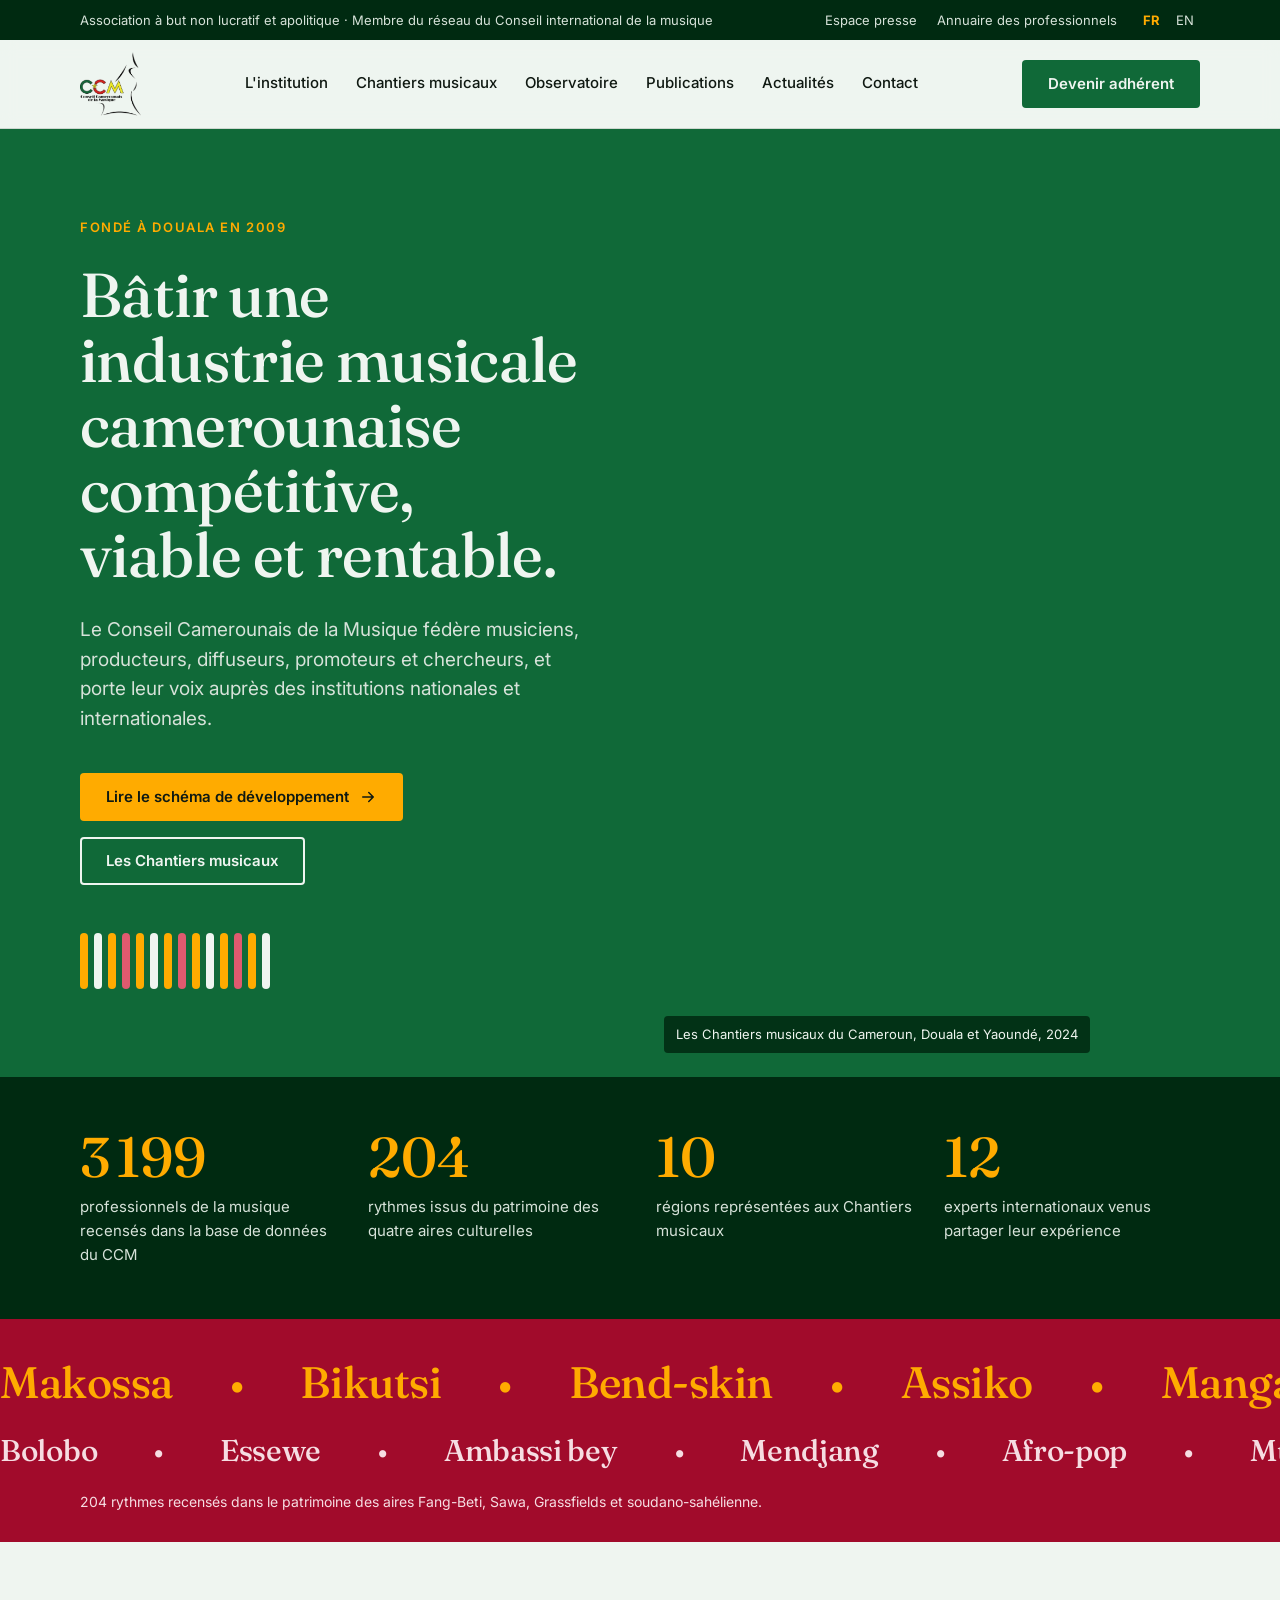
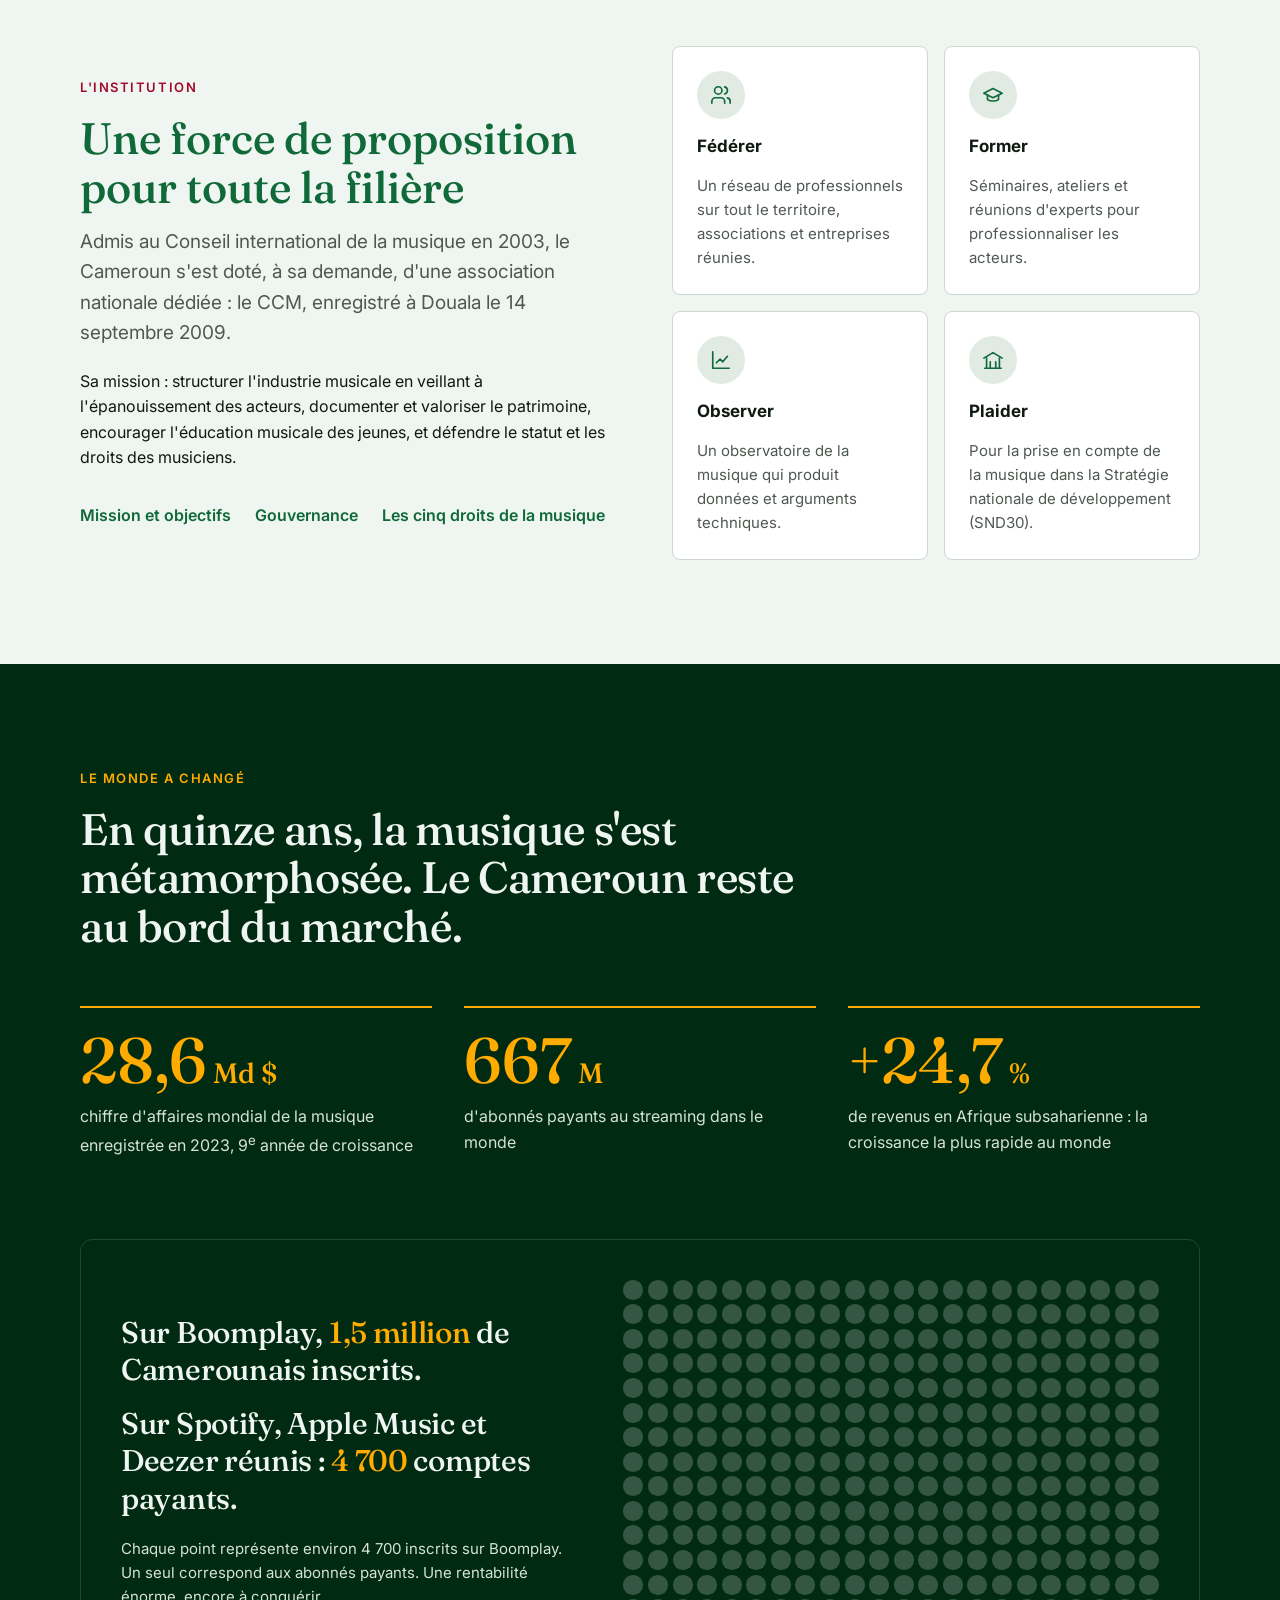
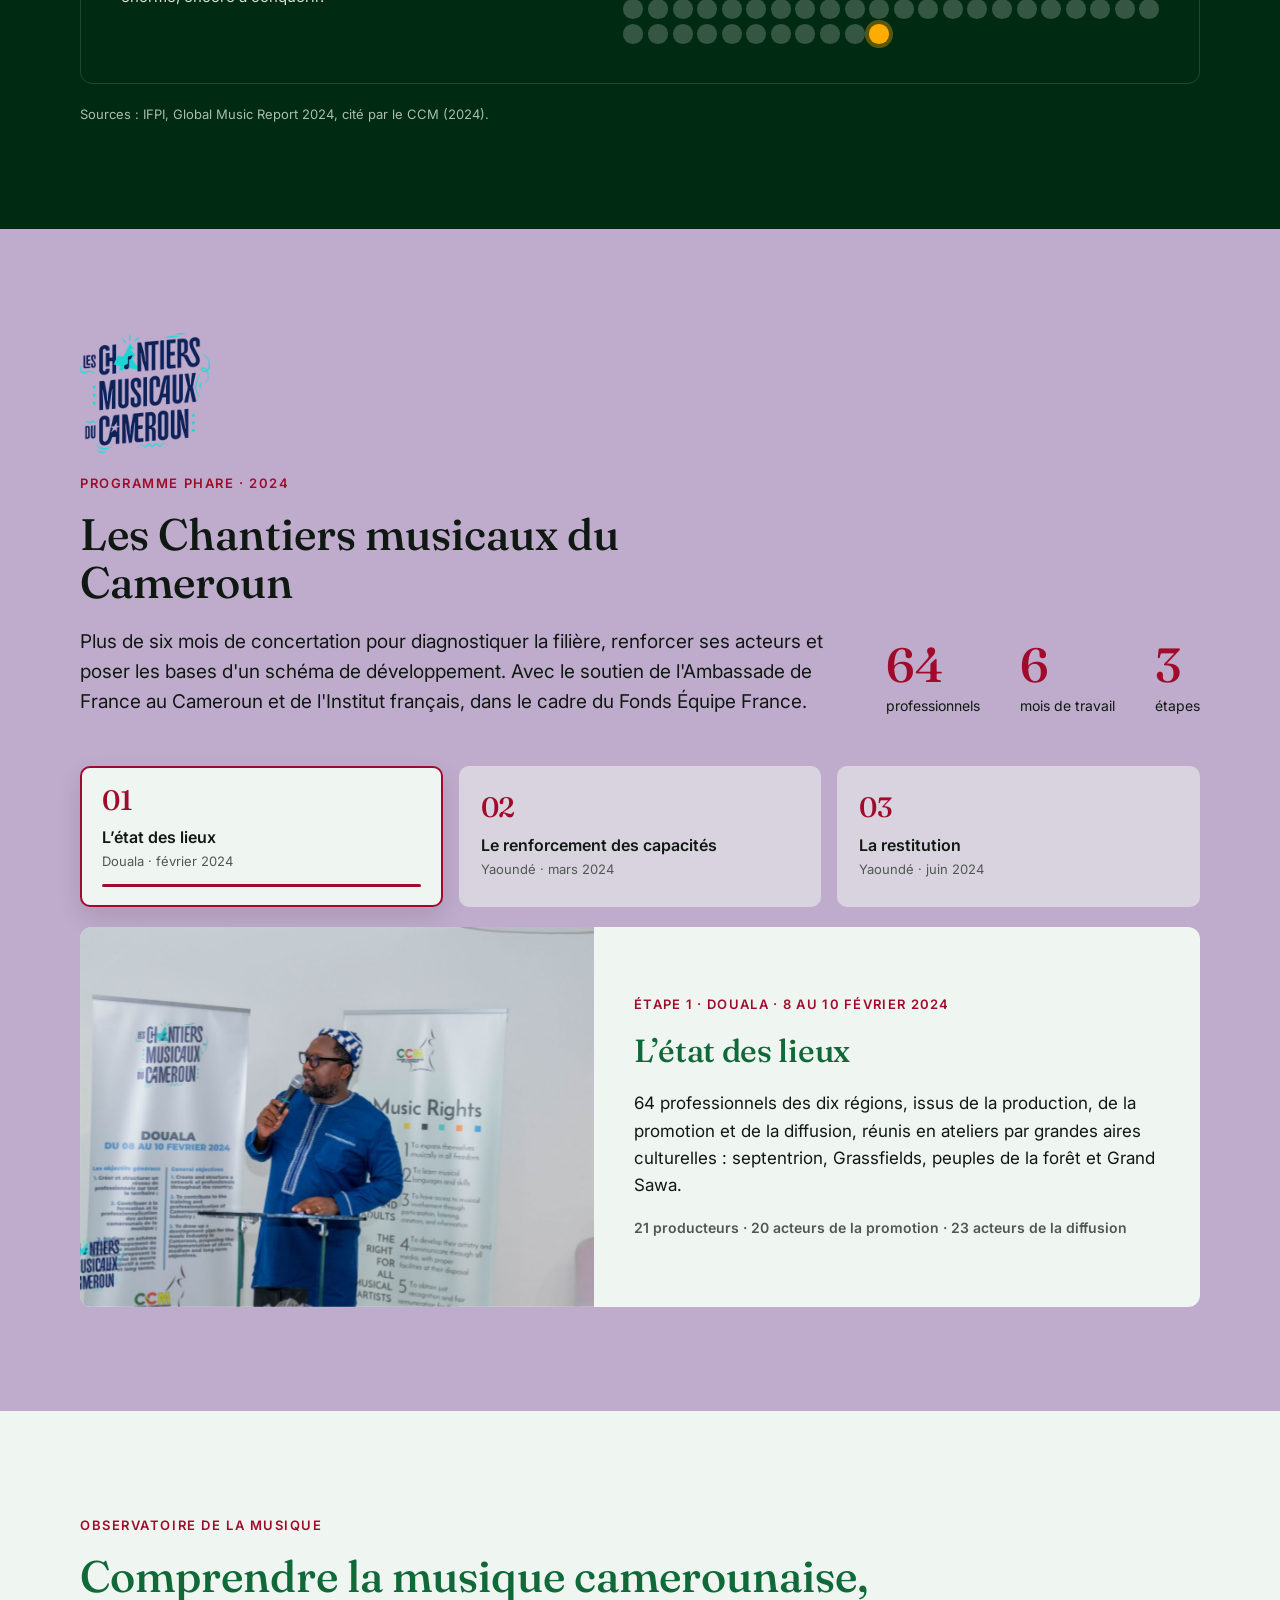
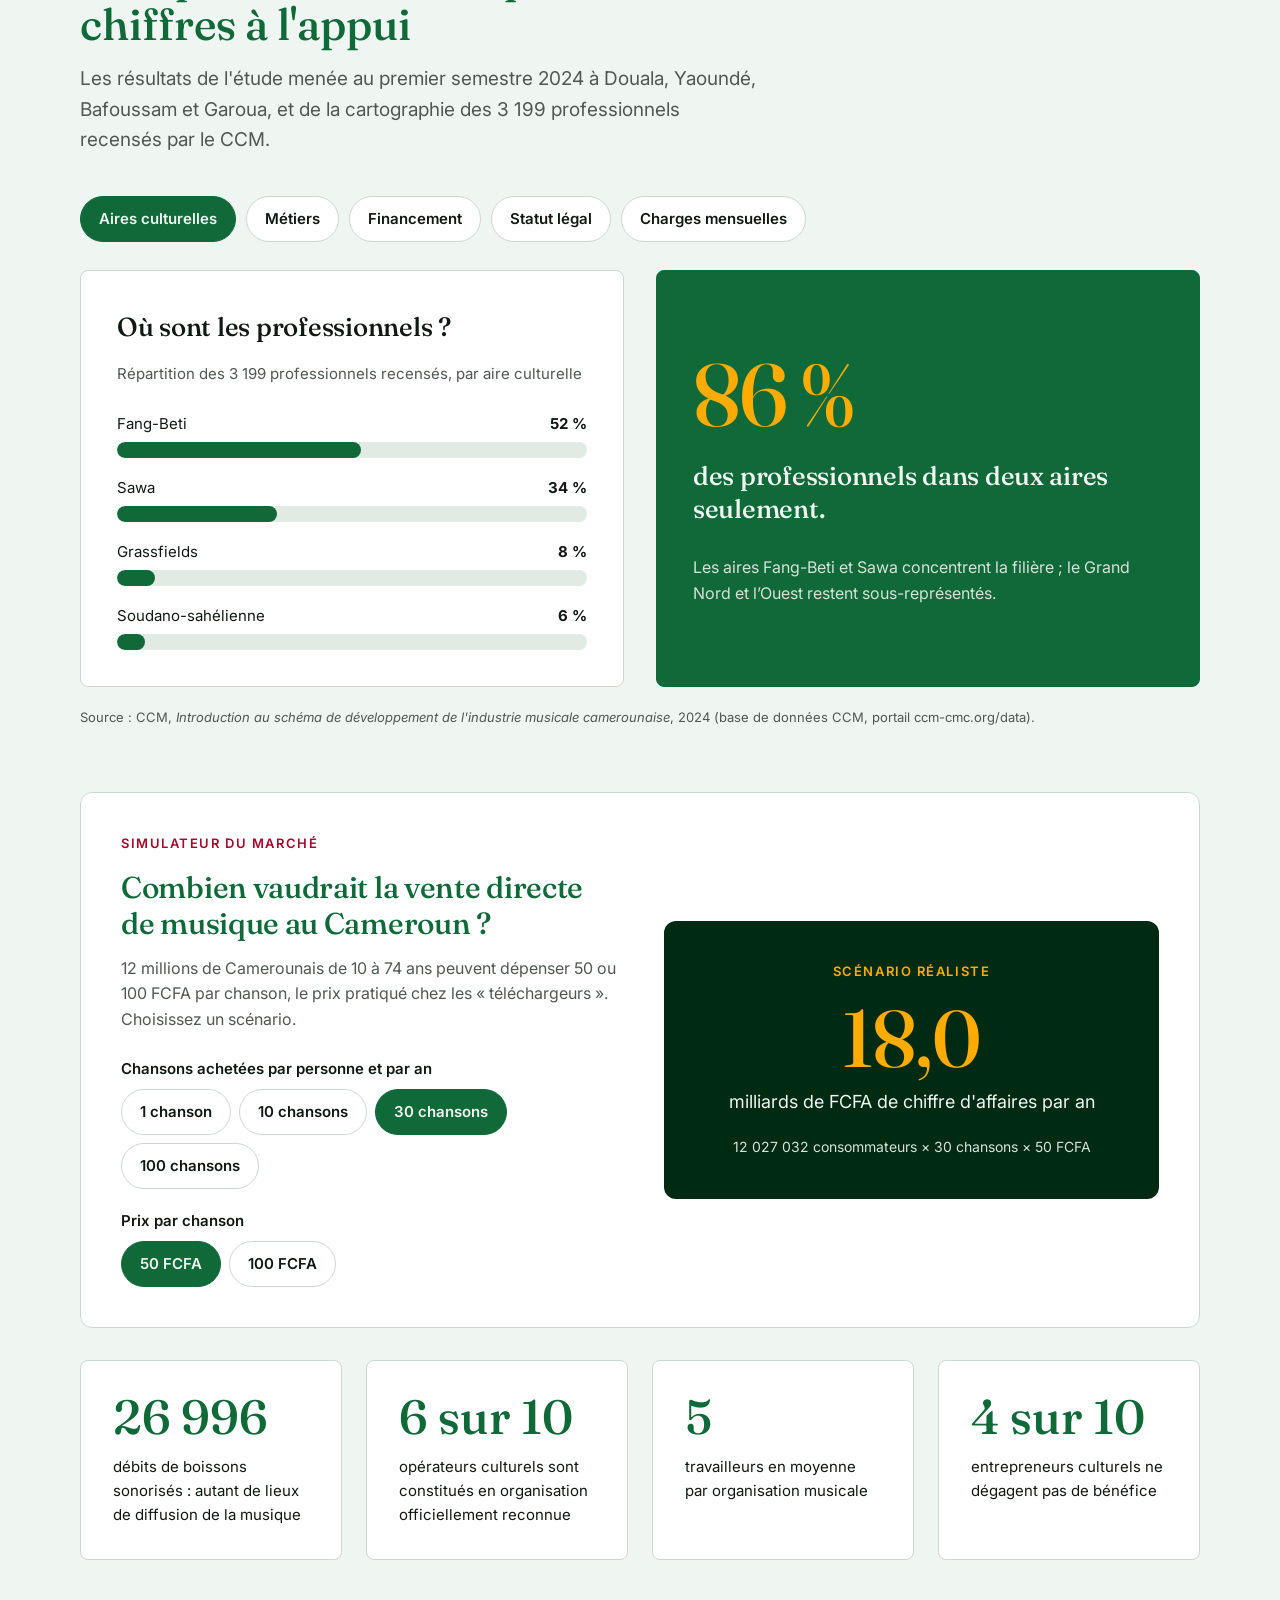
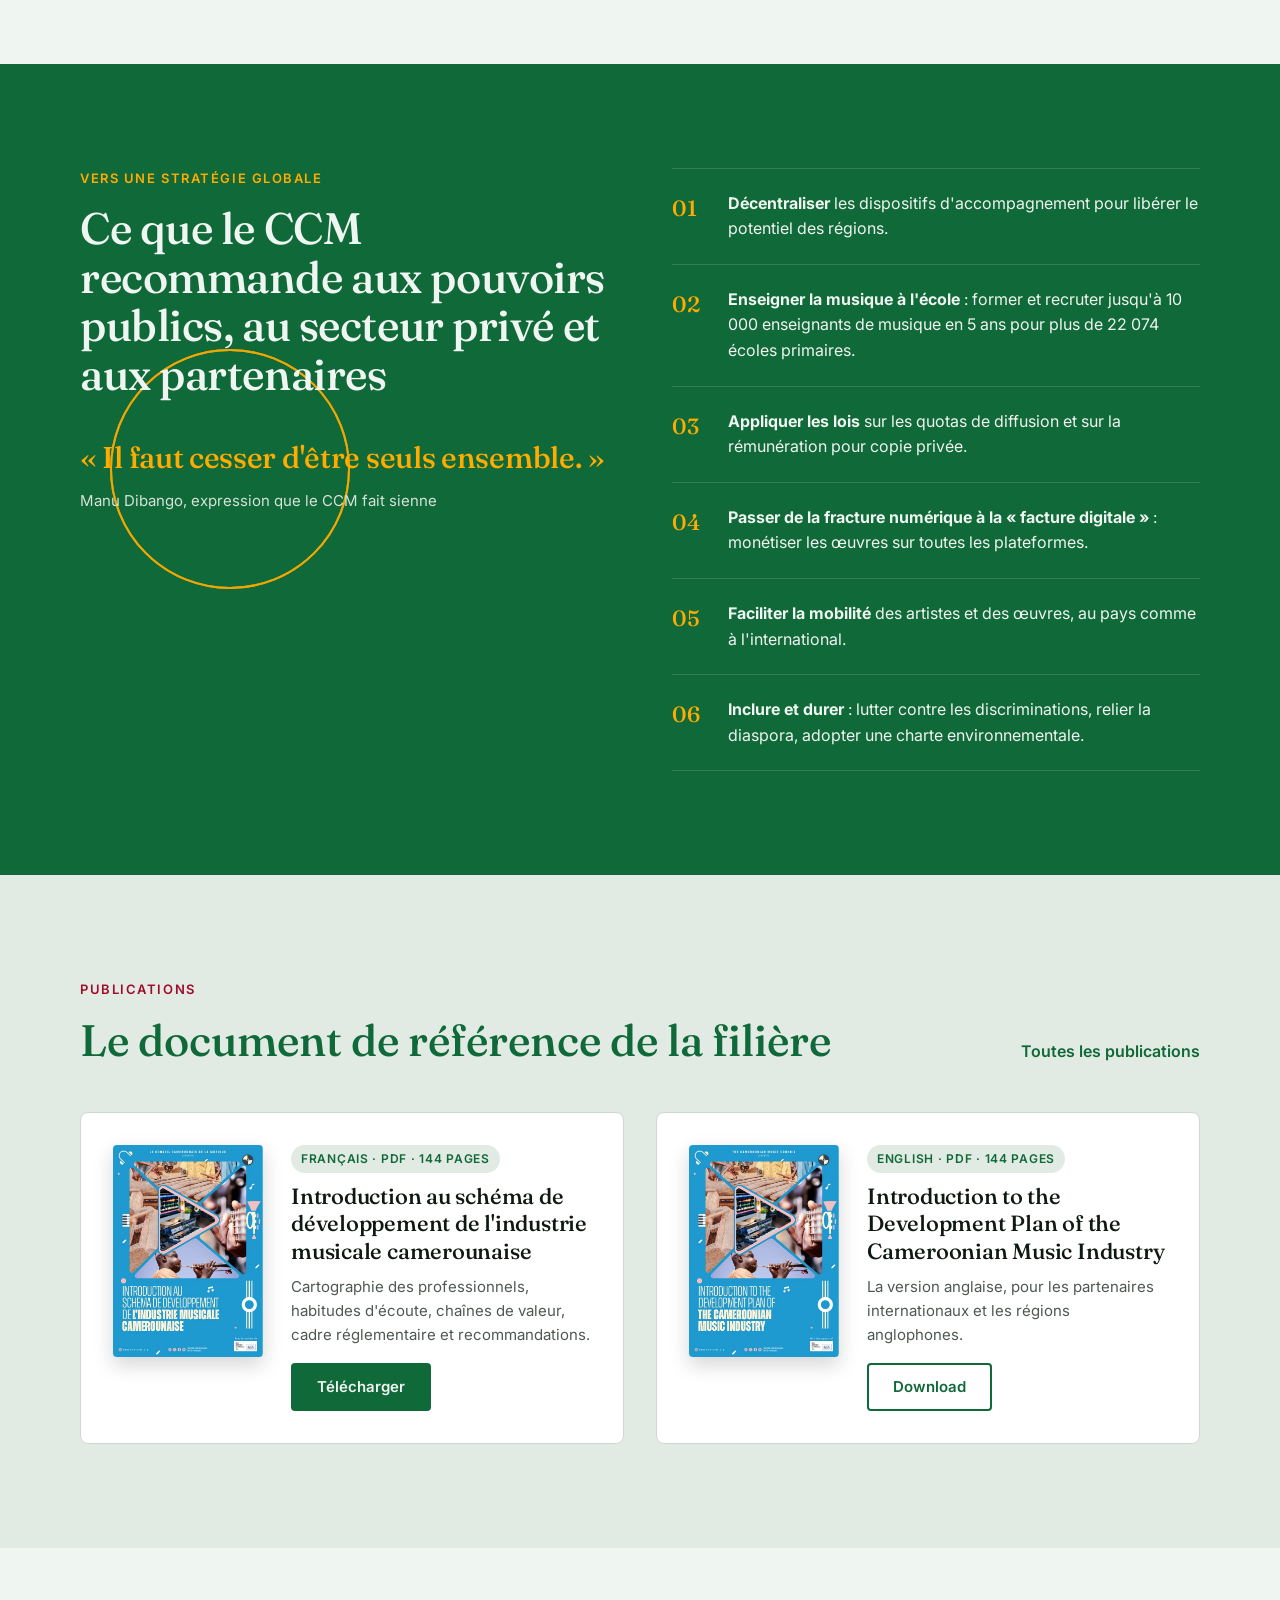
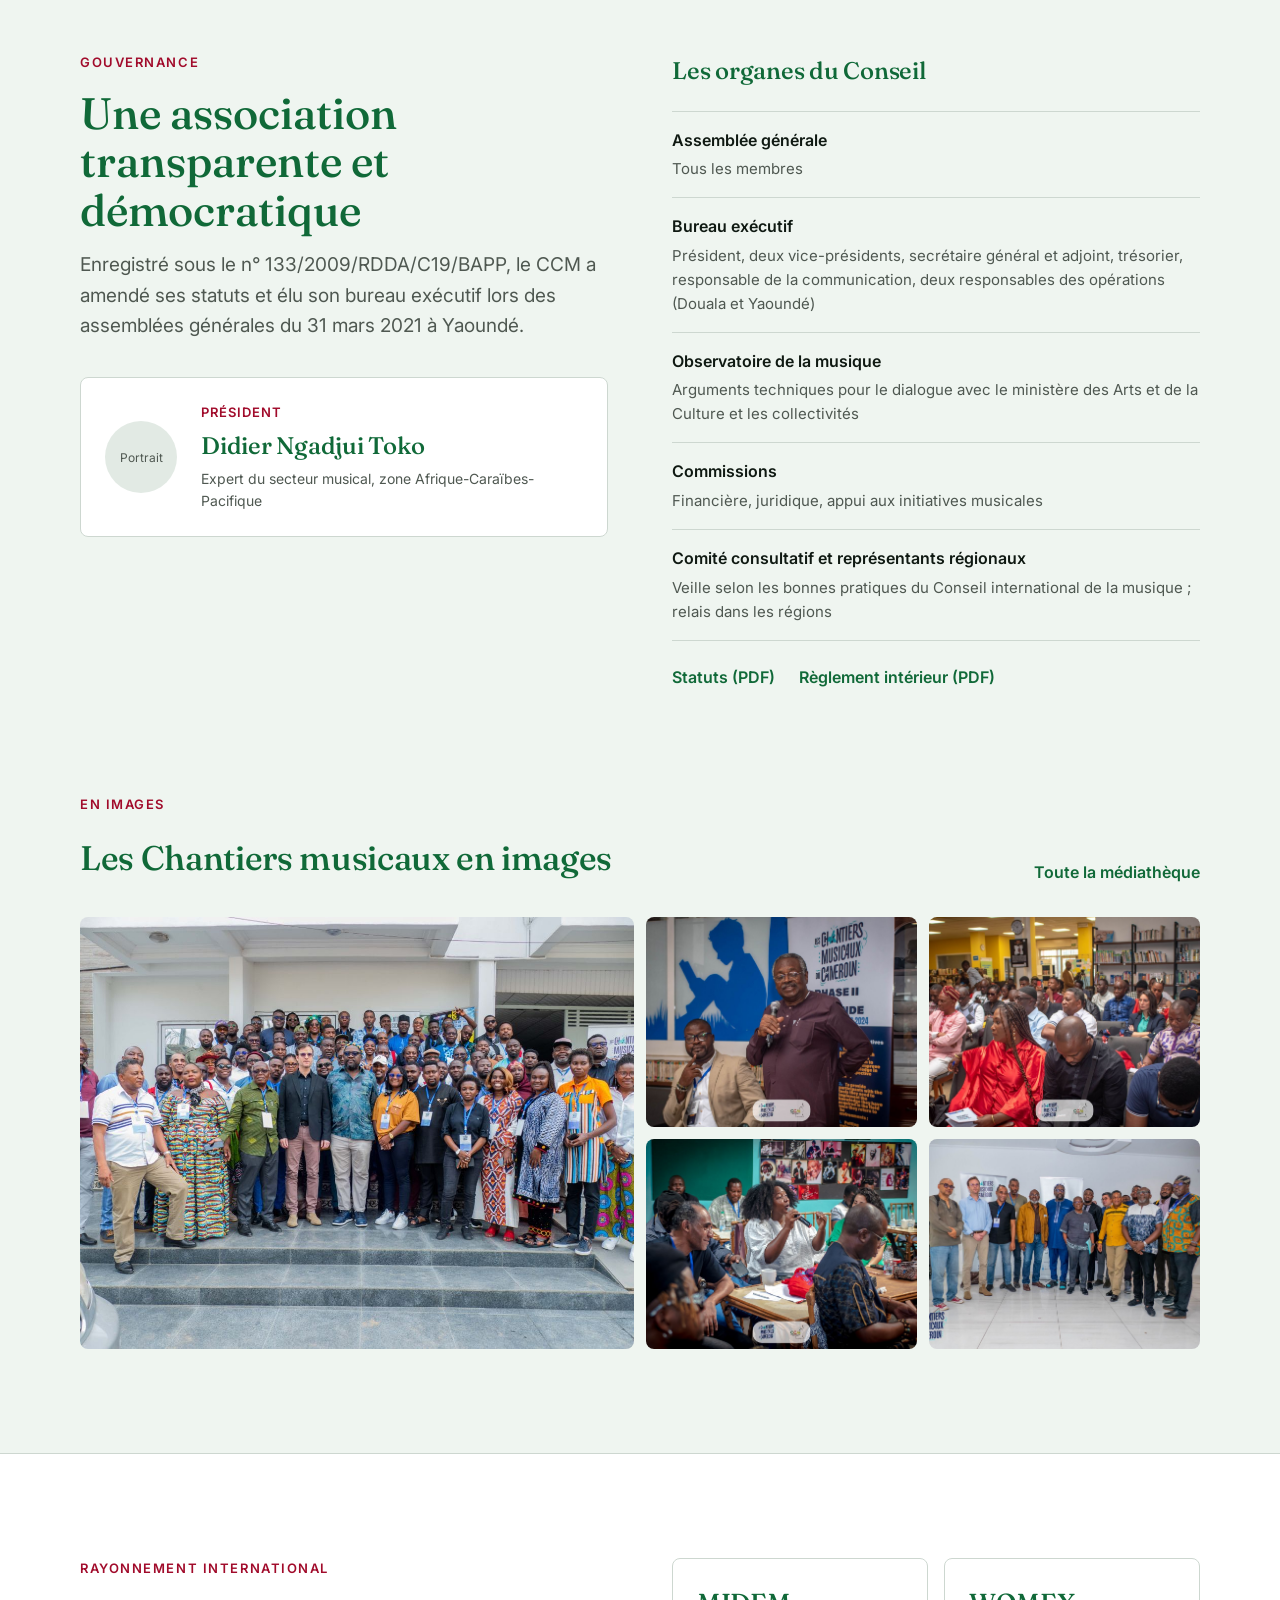
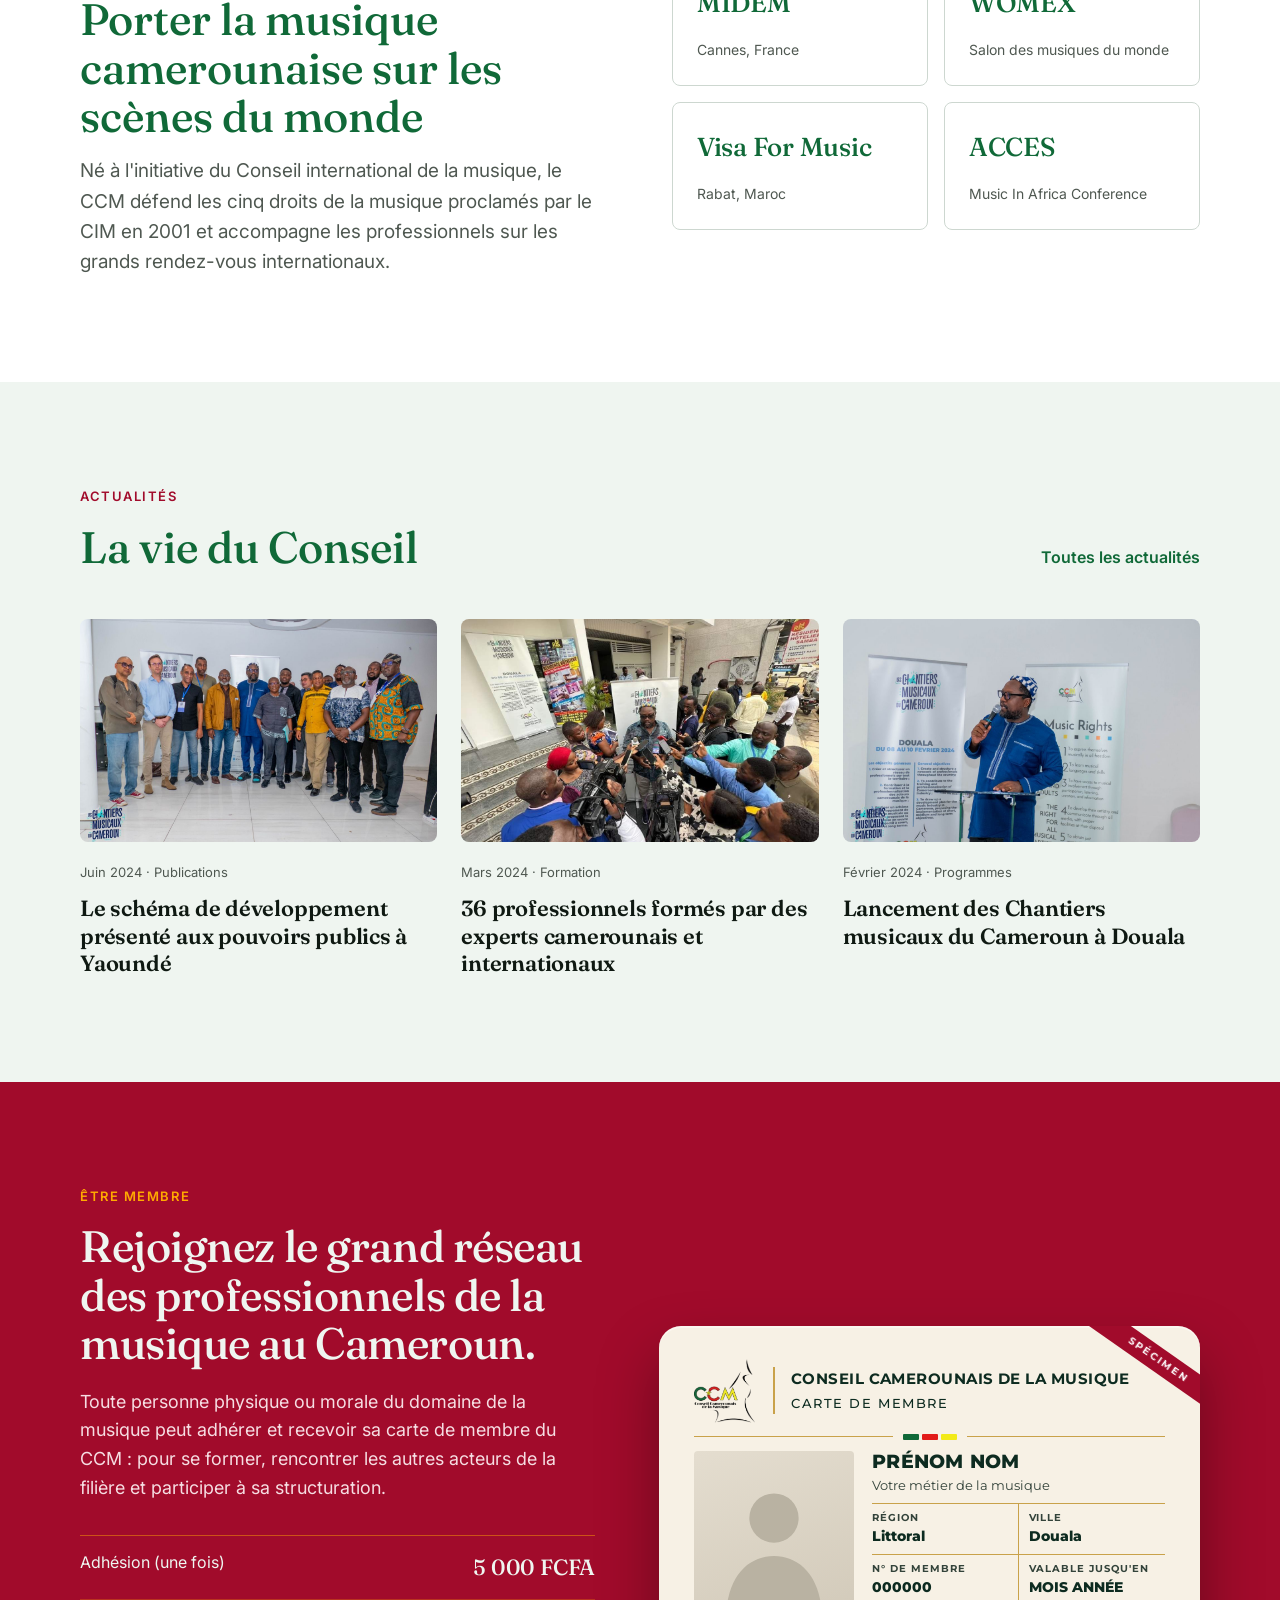
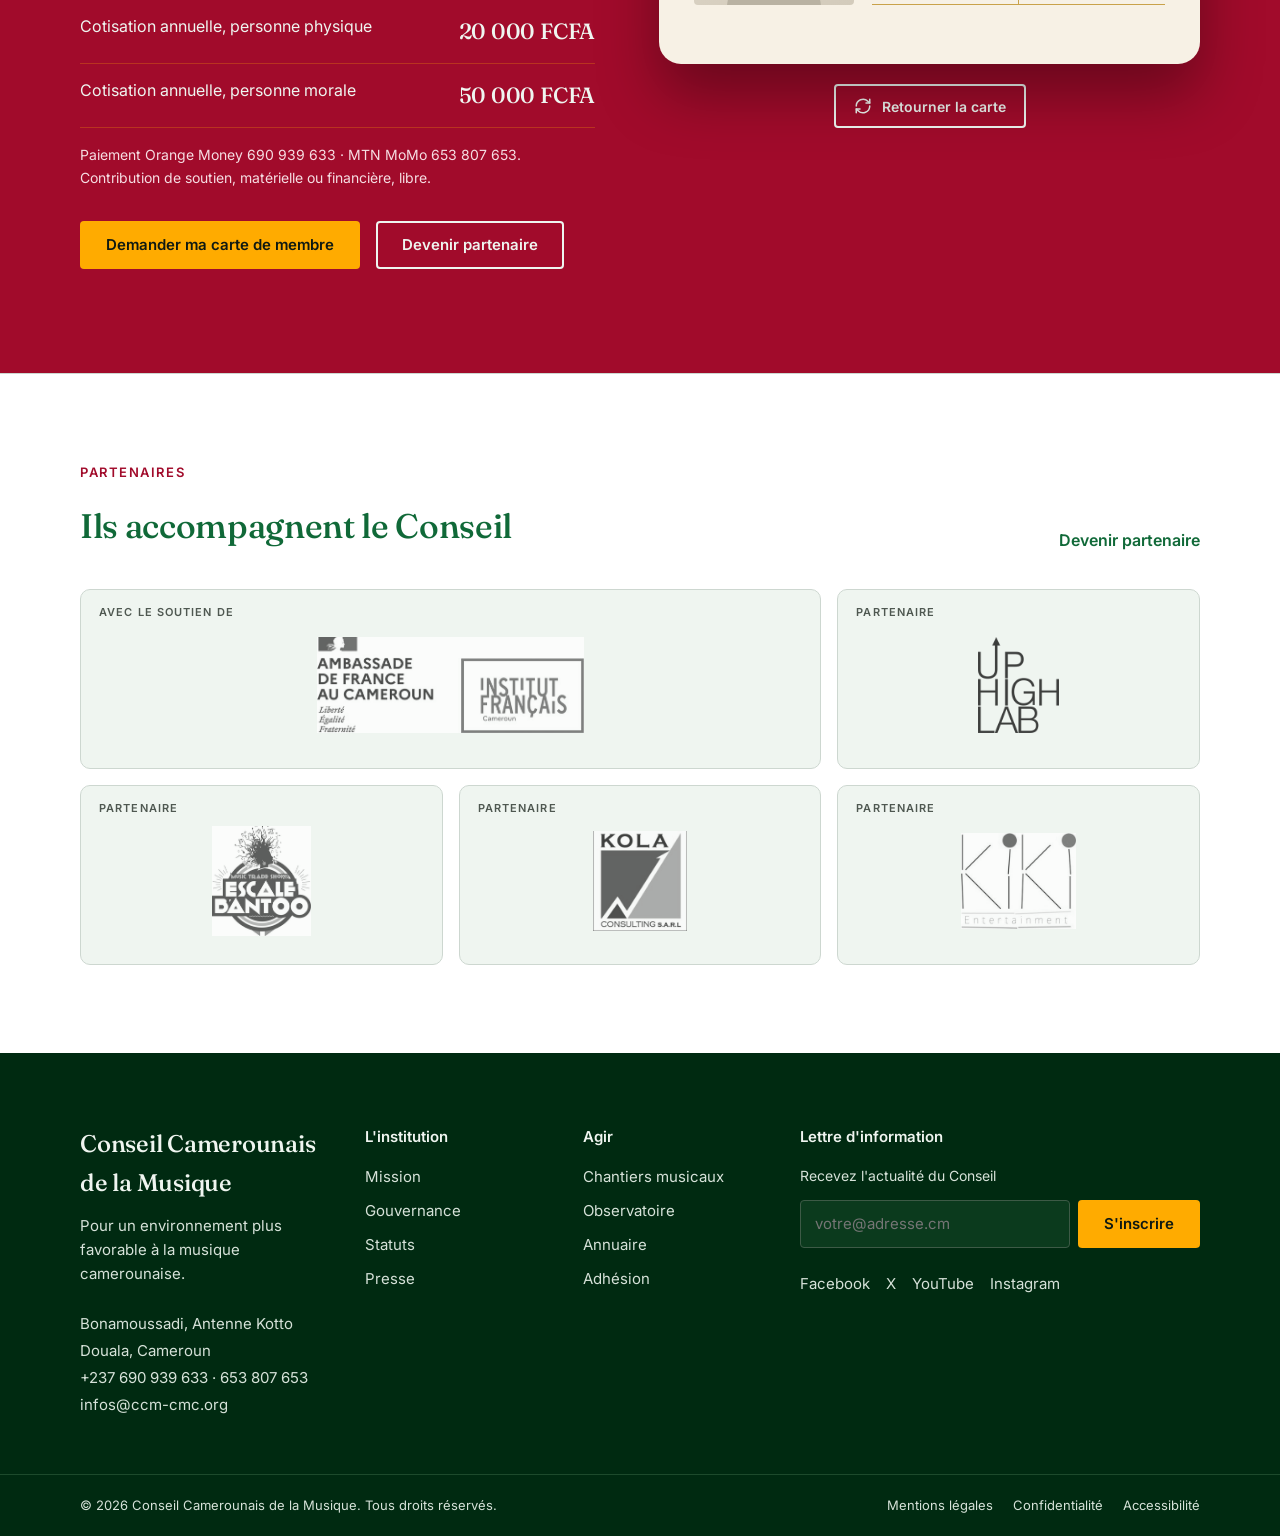
==== index.html @ 8220c744 "Site du Conseil Camerounais de la Musique Page d'accueil animée : Chantiers musicaux, observatoire, " ====
<!doctype html>
<html lang="fr">
<head>
<meta charset="utf-8">
<meta name="viewport" content="width=device-width, initial-scale=1">
<title>Conseil Camerounais de la Musique (CCM) — Structurer la filière musicale camerounaise</title>
<meta name="description" content="Le Conseil Camerounais de la Musique fédère les professionnels de la musique au Cameroun : Chantiers musicaux, observatoire, schéma de développement de l'industrie musicale, adhésion.">
<meta property="og:title" content="Conseil Camerounais de la Musique">
<meta property="og:description" content="Bâtir une industrie musicale camerounaise compétitive, viable et rentable.">
<meta property="og:image" content="assets/groupe-chantiers.jpg">
<meta property="og:type" content="website">
<meta property="og:locale" content="fr_FR">
<meta name="theme-color" content="#106938">
<link rel="icon" href="assets/logo-ccm.webp" type="image/webp">

<link rel="preconnect" href="https://fonts.googleapis.com">
<link href="https://fonts.googleapis.com/css2?family=Fraunces:opsz,wght@9..144,400;9..144,500;9..144,600&amp;family=Inter:wght@400;500;600;700&amp;family=Montserrat:ital,wght@0,500;0,700;0,800;1,500&amp;display=swap" rel="stylesheet">
<style>
body{margin:0;background:#eff5f0}
a{color:#106938}a:hover{color:#a10b2b}
.ccm{--vert:#106938;--vert-nuit:#002a11;--bordeaux:#a10b2b;--ambre:#ffab00;--ambre-texte:#a05f00;--lilas:#bfabcc;--papier:#eff5f0;--surface:#e2eae4;--filet:#cdd7d0;--encre:#0f1912;--gris:#4f5851;font-family:Inter,system-ui,sans-serif;color:var(--encre);background:var(--papier);font-size:16px;line-height:1.6}
.ccm *{box-sizing:border-box}
.wrap{max-width:1200px;margin:0 auto;padding:0 40px}
.serif{font-family:Fraunces,Georgia,serif;font-weight:500;letter-spacing:-0.01em}
.eyebrow{font-size:13px;font-weight:600;letter-spacing:.12em;text-transform:uppercase;color:var(--bordeaux);margin:0 0 16px}
.h2{font-family:Fraunces,Georgia,serif;font-weight:500;font-size:44px;line-height:1.1;margin:0;color:var(--vert)}
.lead{font-size:19px;color:var(--gris);max-width:680px;margin:16px 0 0}
.btn{display:inline-flex;align-items:center;gap:10px;min-height:48px;padding:0 24px;border-radius:4px;font-weight:600;font-size:15px;text-decoration:none;border:2px solid transparent;font-family:inherit;cursor:pointer;transition:transform .2s ease,background .2s ease,color .2s ease}
.btn:hover{transform:translateY(-2px)}
.btn svg{transition:transform .2s ease}.btn:hover svg{transform:translateX(4px)}
.btn-ambre{background:var(--ambre);color:var(--encre)}.btn-ambre:hover{background:#ffbe3d;color:var(--encre)}
.btn-ligne{border-color:var(--papier);color:var(--papier);background:transparent}.btn-ligne:hover{background:var(--papier);color:var(--vert)}
.btn-vert{background:var(--vert);color:var(--papier)}.btn-vert:hover{background:var(--vert-nuit);color:var(--papier)}
.btn-contour{border-color:var(--vert);color:var(--vert);background:transparent}.btn-contour:hover{background:var(--vert);color:var(--papier)}
.lien{font-weight:600;color:var(--vert);text-decoration:none;display:inline-flex;align-items:center;gap:8px;background-image:linear-gradient(var(--ambre),var(--ambre));background-size:0 2px;background-repeat:no-repeat;background-position:0 100%;transition:background-size .3s ease,color .2s}
.lien:hover{color:var(--bordeaux);background-size:100% 2px}
.section{padding:104px 0}
.grid4{display:grid;grid-template-columns:repeat(4,minmax(0,1fr));gap:24px}
.grid3{display:grid;grid-template-columns:repeat(3,minmax(0,1fr));gap:24px}
.grid2{display:grid;grid-template-columns:repeat(2,minmax(0,1fr));gap:64px;align-items:start}
.nav{display:flex;gap:28px;align-items:center}
.nav a{color:var(--encre);text-decoration:none;font-weight:500;font-size:15px;padding:10px 0;border-bottom:2px solid transparent;transition:color .2s,border-color .2s}
.nav a:hover{color:var(--vert);border-bottom-color:var(--ambre)}
.carte{background:#fff;border:1px solid var(--filet);border-radius:8px;padding:32px;display:flex;flex-direction:column;gap:14px;transition:transform .3s ease,box-shadow .3s ease,border-color .3s}
.carte:hover{transform:translateY(-4px);box-shadow:0 18px 40px rgba(0,42,17,.10);border-color:var(--vert)}
.icone{width:48px;height:48px;border-radius:50%;background:var(--surface);display:flex;align-items:center;justify-content:center;color:var(--vert);transition:background .3s,color .3s}
.carte:hover .icone{background:var(--vert);color:var(--papier)}
.chiffre{font-family:Fraunces,Georgia,serif;font-size:56px;line-height:1;color:var(--ambre);font-weight:500;margin:0;font-variant-numeric:tabular-nums}
.chiffre-vert{font-family:Fraunces,Georgia,serif;font-size:48px;line-height:1;color:var(--vert);font-weight:500;margin:0;font-variant-numeric:tabular-nums}
.tag{display:inline-block;font-size:12px;font-weight:600;letter-spacing:.06em;text-transform:uppercase;padding:4px 10px;border-radius:999px;background:var(--surface);color:var(--vert)}
.photo{width:100%;display:block;object-fit:cover;border-radius:8px}
.source{font-size:13px;color:var(--gris);margin:0}
.pied a{color:#d6e2d9;text-decoration:none}.pied a:hover{color:var(--ambre)}
input{font:inherit}

/* Apparition à l'arrivée */
@keyframes monte{from{opacity:0;transform:translateY(28px)}to{opacity:1;transform:none}}
.entree{animation:monte .9s cubic-bezier(.2,.7,.2,1) both}
.d1{animation-delay:.15s}.d2{animation-delay:.3s}.d3{animation-delay:.45s}.d4{animation-delay:.6s}

/* Apparition au défilement */
@supports (animation-timeline: view()){
.rv{animation:monte linear both;animation-timeline:view();animation-range:entry 0% cover 22%}
.rv-g{animation:glisse linear both;animation-timeline:view();animation-range:entry 0% cover 25%}
}
@keyframes glisse{from{opacity:0;transform:translateX(-40px)}to{opacity:1;transform:none}}

/* Diaporama du héros */
.diapo{position:absolute;inset:0;overflow:hidden}
.diapo img{position:absolute;inset:0;width:100%;height:100%;object-fit:cover;opacity:0;animation:fondu 18s infinite}
.diapo img:nth-child(1){animation-delay:0s}.diapo img:nth-child(2){animation-delay:6s}.diapo img:nth-child(3){animation-delay:12s}
@keyframes fondu{0%{opacity:0;transform:scale(1.08)}6%{opacity:1}33%{opacity:1}40%{opacity:0;transform:scale(1)}100%{opacity:0}}

/* Égaliseur */
.eq{display:flex;align-items:flex-end;gap:6px;height:56px}
.eq span{width:8px;height:100%;border-radius:4px;background:var(--ambre);transform-origin:bottom;animation:eq 1.2s ease-in-out infinite alternate}
.eq span:nth-child(2n){animation-duration:.9s;background:var(--papier)}
.eq span:nth-child(3n){animation-duration:1.5s}
.eq span:nth-child(4n){animation-duration:.7s;background:#e05a6f}
.eq span:nth-child(5n){animation-duration:1.1s}
@keyframes eq{0%{transform:scaleY(.15)}50%{transform:scaleY(.8)}100%{transform:scaleY(.35)}}

/* Défilé des rythmes */
.defile{overflow:hidden;white-space:nowrap}
.defile-piste{display:inline-flex;gap:56px;padding-right:56px;animation:defile 40s linear infinite}
.defile-lent .defile-piste{animation-duration:60s;animation-direction:reverse}
.defile:hover .defile-piste{animation-play-state:paused}
@keyframes defile{from{transform:translateX(0)}to{transform:translateX(-50%)}}

/* Barres animées */
.barre{height:16px;border-radius:8px;background:var(--surface);overflow:hidden}
.barre span{display:block;height:100%;border-radius:8px;animation:pousse 1.1s cubic-bezier(.2,.7,.2,1) both;transition:width .8s cubic-bezier(.2,.7,.2,1)}
@keyframes pousse{from{width:0}}

/* Onglets et pastilles */
.onglet{font:inherit;font-size:15px;font-weight:600;padding:10px 18px;min-height:44px;border-radius:999px;border:1px solid var(--filet);background:#fff;color:var(--encre);cursor:pointer;transition:all .2s}
.onglet:hover{border-color:var(--vert);color:var(--vert)}
.onglet-actif{background:var(--vert);border-color:var(--vert);color:var(--papier)}
.onglet-actif:hover{color:var(--papier)}

/* Points Boomplay */
.points{display:grid;grid-template-columns:repeat(22,minmax(0,1fr));gap:5px}
.points i{display:block;aspect-ratio:1;border-radius:50%;background:rgba(239,245,240,.22);animation:point .4s ease both;animation-delay:calc(var(--i) * 6ms)}
.points i.payant{background:var(--ambre);box-shadow:0 0 0 4px rgba(255,171,0,.35);animation:point .4s ease both,pulse 1.6s ease-in-out 2.5s infinite}
@keyframes point{from{transform:scale(0)}}
@keyframes pulse{50%{box-shadow:0 0 0 9px rgba(255,171,0,0)}}

/* Anneaux */
.anneaux{position:absolute;inset:0;overflow:hidden;pointer-events:none}
.anneaux i{position:absolute;left:18%;top:50%;width:240px;height:240px;margin:-120px 0 0 -120px;border-radius:50%;border:2px solid rgba(255,171,0,.5);animation:onde 6s linear infinite}
.anneaux i:nth-child(2){animation-delay:1.5s}.anneaux i:nth-child(3){animation-delay:3s}.anneaux i:nth-child(4){animation-delay:4.5s}
@keyframes onde{from{transform:scale(.3);opacity:.9}to{transform:scale(4.5);opacity:0}}

/* Étapes */
.etape-photo{animation:apparait .7s ease both}
@keyframes apparait{from{opacity:0;transform:scale(1.03)}to{opacity:1;transform:none}}
.progression{height:3px;background:rgba(15,25,18,.15);border-radius:2px;overflow:hidden}
.progression span{display:block;height:100%;background:var(--bordeaux);animation:remplit 7s linear both}
@keyframes remplit{from{width:0}to{width:100%}}

/* Galerie */
.galerie a{display:block;overflow:hidden;border-radius:8px}
.galerie img{transition:transform .6s ease}
.galerie a:hover img{transform:scale(1.06)}


/* Carte de membre */
.carte3d{width:100%;max-width:560px;aspect-ratio:1.6/1;perspective:1600px}
.carte3d-flotte{width:100%;height:100%;animation:flotte 6s ease-in-out infinite}
@keyframes flotte{0%,100%{transform:translateY(0) rotate(-1.5deg)}50%{transform:translateY(-10px) rotate(0.5deg)}}
.carte3d-inner{position:relative;width:100%;height:100%;transform-style:preserve-3d;transition:transform .9s cubic-bezier(.3,.7,.2,1)}
.carte3d.retournee .carte3d-inner{transform:rotateY(180deg)}
.carte-face{position:absolute;inset:0;border-radius:22px;backface-visibility:hidden;-webkit-backface-visibility:hidden;overflow:hidden;box-shadow:0 30px 60px rgba(0,0,0,.35),0 2px 0 rgba(255,255,255,.4) inset;font-family:Montserrat,Inter,sans-serif}
.carte-recto{background:#f7f1e5;color:#0d2b20;padding:6% 6.5%;display:flex;flex-direction:column;gap:4%}
.carte-recto::before{content:"";position:absolute;inset:0;background:linear-gradient(115deg,transparent 35%,rgba(255,255,255,.55) 48%,transparent 60%);transform:translateX(-120%);animation:reflet 7s ease-in-out 1.5s infinite;pointer-events:none}
@keyframes reflet{0%,70%{transform:translateX(-120%)}100%{transform:translateX(120%)}}
.carte-verso{background:#06392b;transform:rotateY(180deg);padding:9% 8% 8%;display:flex;flex-direction:column;align-items:center;gap:5%}
.carte-titre{font-weight:700;text-transform:uppercase;letter-spacing:.03em;color:#0d2b20}
.carte-sous{font-weight:500;text-transform:uppercase;letter-spacing:.12em;color:#0d2b20}
.carte-nom{font-weight:800;text-transform:uppercase;letter-spacing:.01em;color:#0d2b20;line-height:1.15}
.carte-filet{display:flex;align-items:center;gap:10px;width:100%}
.carte-filet i{flex:1;height:1.5px;background:#c9a24a}
.carte-filet .tri{display:flex;gap:3px}
.carte-filet .tri b{display:block;width:16px;height:6px;border-radius:1px}
.carte-photo{background:linear-gradient(160deg,#e4ddcf,#d3cbbb);border-radius:4px;display:flex;align-items:flex-end;justify-content:center;overflow:hidden;min-height:120px}
.carte-champs{display:grid;grid-template-columns:repeat(2,minmax(0,1fr));border-top:1.5px solid #c9a24a}
.carte-champs div{padding:6px 8px 6px 0;border-bottom:1.5px solid #c9a24a;display:flex;flex-direction:column}
.carte-champs div:nth-child(odd){border-right:1.5px solid #c9a24a}
.carte-champs div:nth-child(even){padding-left:10px}
.carte-champs span{font-size:9.5px;font-weight:700;letter-spacing:.1em;text-transform:uppercase;color:#33433a}
.carte-champs strong{font-size:14px;font-weight:800;color:#0d2b20;white-space:nowrap;overflow:hidden;text-overflow:ellipsis}
.carte-specimen{position:absolute;right:-38px;top:22px;transform:rotate(35deg);background:#a10b2b;color:#fff;font-size:10px;font-weight:700;letter-spacing:.2em;text-transform:uppercase;padding:4px 44px}

/* Logos partenaires */
.logo-carte{position:relative;display:flex;align-items:center;justify-content:center;min-height:180px;padding:40px 28px 28px;background:var(--papier);border:1px solid var(--filet);border-radius:10px;text-decoration:none;overflow:hidden;transition:transform .3s ease,box-shadow .3s ease,border-color .3s,background .3s}
.logo-carte img{max-width:100%;width:auto;height:auto;filter:grayscale(1);opacity:.75;transition:filter .4s ease,opacity .4s ease,transform .4s ease}
.logo-carte:hover{transform:translateY(-4px);background:#fff;border-color:var(--vert);box-shadow:0 18px 40px rgba(0,42,17,.10)}
.logo-carte:hover img{filter:none;opacity:1;transform:scale(1.04)}
.logo-carte::after{content:"";position:absolute;left:0;bottom:0;height:3px;width:0;background:var(--ambre);transition:width .4s ease}
.logo-carte:hover::after{width:100%}
.logo-type{position:absolute;top:14px;left:18px;font-size:11px;font-weight:600;letter-spacing:.1em;text-transform:uppercase;color:var(--gris)}
@media (hover: none){.logo-carte img{filter:none;opacity:1}}

@media (prefers-reduced-motion: reduce){
.ccm *,.ccm *::before{animation:none !important;transition:none !important}
.diapo img:first-child{opacity:1}
}
@media (max-width:900px){
.wrap{padding:0 20px}
.grid4{grid-template-columns:repeat(2,minmax(0,1fr))}
.grid3,.grid2{grid-template-columns:minmax(0,1fr);gap:32px}
.nav{display:none}
.hero-titre{font-size:42px !important}
.h2{font-size:34px}
.section{padding:64px 0}
.hero-grille,.phase-ligne,.monde-grille,.adhesion-grille{grid-template-columns:minmax(0,1fr) !important}
.bandeau,.pied-grille,.galerie,.logos{grid-template-columns:repeat(2,minmax(0,1fr)) !important}
.galerie a{grid-column:auto !important;grid-row:auto !important}
.points{grid-template-columns:repeat(16,minmax(0,1fr))}
}
@media (max-width:520px){.grid4,.bandeau,.pied-grille,.galerie,.logos{grid-template-columns:minmax(0,1fr) !important}}
</style>

<style>
html{scroll-behavior:smooth}
@media (prefers-reduced-motion: reduce){html{scroll-behavior:auto}}
[id]{scroll-margin-top:100px}
.etape-onglet{font:inherit;text-align:left;cursor:pointer;padding:18px 20px;border-radius:10px;min-height:44px;transition:all .25s;color:var(--encre);background:rgba(239,245,240,.55);border:2px solid transparent}
.etape-onglet:hover{background:rgba(239,245,240,.85)}
.etape-active{background:var(--papier);border-color:var(--bordeaux);box-shadow:0 10px 24px rgba(15,25,18,.12)}
.menu-btn{display:none;width:48px;height:48px;align-items:center;justify-content:center;border:1px solid var(--filet);border-radius:6px;background:#fff;color:var(--encre);cursor:pointer}
.points i{display:block}
@media (max-width:900px){
.menu-btn{display:inline-flex}
.entete-cta{display:none !important}
.nav.ouvert{display:flex !important;position:absolute;top:100%;left:0;right:0;flex-direction:column;align-items:stretch !important;gap:0 !important;background:var(--papier);border-bottom:1px solid var(--filet);box-shadow:0 18px 30px rgba(0,0,0,.08);padding:8px 20px 16px}
.nav.ouvert a{padding:14px 0;border-bottom:1px solid var(--filet)}
#etapes-onglets{grid-template-columns:minmax(0,1fr) !important}
.phase-ligne > div:last-child{padding:28px !important}
}
</style>
</head>
<body>

<div class="ccm">

<!-- Barre utilitaire -->
<div style="background: var(--vert-nuit); color: #d6e2d9; font-size: 13px">
<div class="wrap" style="display: flex; justify-content: space-between; align-items: center; min-height: 40px; gap: 16px; flex-wrap: wrap">
<span>Association à but non lucratif et apolitique · Membre du réseau du Conseil international de la musique</span>
<div style="display: flex; gap: 20px; align-items: center">
<a href="#presse" style="color: #d6e2d9; text-decoration: none">Espace presse</a>
<a href="#annuaire" style="color: #d6e2d9; text-decoration: none">Annuaire des professionnels</a>
<div role="group" aria-label="Langue" style="display: flex; gap: 4px">
<a href="#fr" aria-current="true" style="color: var(--ambre); font-weight: 700; text-decoration: none; padding: 4px 6px">FR</a>
<a href="#en" style="color: #d6e2d9; text-decoration: none; padding: 4px 6px">EN</a>
</div>
</div>
</div>
</div>

<!-- En-tête collant -->
<header style="position: sticky; top: 0; z-index: 20; background: rgba(239,245,240,.94); backdrop-filter: blur(8px); border-bottom: 1px solid var(--filet)">
<div class="wrap" style="display: flex; align-items: center; justify-content: space-between; min-height: 88px; gap: 32px">
<a href="#accueil" aria-label="Conseil Camerounais de la Musique, accueil" style="display: flex; align-items: center">
<img src="assets/logo-ccm.webp" alt="Logo du Conseil Camerounais de la Musique" style="height: 64px; width: auto; display: block">
</a>
<nav class="nav" id="nav-principale" aria-label="Navigation principale">
<a href="#institution">L'institution</a>
<a href="#programmes">Chantiers musicaux</a>
<a href="#observatoire">Observatoire</a>
<a href="#ressources">Publications</a>
<a href="#actualites">Actualités</a>
<a href="#contact">Contact</a>
</nav>
<div style="display: flex; gap: 12px; align-items: center">
<a class="btn btn-vert entete-cta" href="#adhesion">Devenir adhérent</a>
<button type="button" id="menu-btn" class="menu-btn" aria-expanded="false" aria-controls="nav-principale" aria-label="Ouvrir le menu"><svg aria-hidden="true" width="24" height="24" viewBox="0 0 24 24" fill="none" stroke="currentColor" stroke-width="2" stroke-linecap="round"><path d="M4 7h16M4 12h16M4 17h16"></path></svg></button>
</div>
</div>
</header>

<!-- Héros -->
<section id="accueil" style="background: var(--vert); color: var(--papier)">
<div class="hero-grille" style="display: grid; grid-template-columns: repeat(2, minmax(0, 1fr)); min-height: 660px">
<div style="display: flex; align-items: center; padding: 88px 56px 88px max(40px, calc((100vw - 1200px) / 2 + 40px))">
<div style="max-width: 600px">
<p class="entree" style="margin: 0 0 24px; font-size: 13px; font-weight: 600; letter-spacing: .12em; text-transform: uppercase; color: var(--ambre)">Fondé à Douala en 2009</p>
<h1 class="serif hero-titre entree d1" style="margin: 0; font-size: 62px; line-height: 1.05; font-weight: 500">Bâtir une industrie musicale camerounaise compétitive, viable et rentable.</h1>
<p class="entree d2" style="margin: 28px 0 0; font-size: 19px; line-height: 1.55; color: #d6e2d9">Le Conseil Camerounais de la Musique fédère musiciens, producteurs, diffuseurs, promoteurs et chercheurs, et porte leur voix auprès des institutions nationales et internationales.</p>
<div class="entree d3" style="display: flex; gap: 16px; margin-top: 40px; flex-wrap: wrap">
<a class="btn btn-ambre" href="#ressources">Lire le schéma de développement
<svg aria-hidden="true" width="18" height="18" viewBox="0 0 24 24" fill="none" stroke="currentColor" stroke-width="2" stroke-linecap="round" stroke-linejoin="round"><path d="M5 12h14M13 6l6 6-6 6"></path></svg>
</a>
<a class="btn btn-ligne" href="#programmes">Les Chantiers musicaux</a>
</div>
<div class="eq entree d4" aria-hidden="true" style="margin-top: 48px">
<span></span><span></span><span></span><span></span><span></span><span></span><span></span><span></span><span></span><span></span><span></span><span></span><span></span><span></span>
</div>
</div>
</div>
<div style="position: relative; min-height: 420px">
<div class="diapo">
<img src="assets/groupe-chantiers.jpg" alt="Photo de groupe des professionnels réunis lors des Chantiers musicaux du Cameroun">
<img src="assets/salle-pleniere.jpg" alt="" aria-hidden="true">
<img src="assets/yaounde-panel.jpg" alt="" aria-hidden="true">
</div>
<p style="position: absolute; left: 24px; bottom: 24px; margin: 0; background: rgba(0,42,17,.85); color: var(--papier); font-size: 13px; padding: 8px 12px; border-radius: 4px">Les Chantiers musicaux du Cameroun, Douala et Yaoundé, 2024</p>
</div>
</div>
</section>

<!-- Bandeau chiffres animés -->
<section aria-label="Repères" style="background: var(--vert-nuit); color: var(--papier)">
<div class="wrap bandeau" style="display: grid; grid-template-columns: repeat(4, minmax(0, 1fr)); gap: 32px; padding-top: 52px; padding-bottom: 52px">
<div><p class="chiffre"><span data-compte="3199" data-dec="0">3 199</span></p><p style="margin: 10px 0 0; color: #d6e2d9; font-size: 15px">professionnels de la musique recensés dans la base de données du CCM</p></div>
<div><p class="chiffre"><span data-compte="204" data-dec="0">204</span></p><p style="margin: 10px 0 0; color: #d6e2d9; font-size: 15px">rythmes issus du patrimoine des quatre aires culturelles</p></div>
<div><p class="chiffre"><span data-compte="10" data-dec="0">10</span></p><p style="margin: 10px 0 0; color: #d6e2d9; font-size: 15px">régions représentées aux Chantiers musicaux</p></div>
<div><p class="chiffre"><span data-compte="12" data-dec="0">12</span></p><p style="margin: 10px 0 0; color: #d6e2d9; font-size: 15px">experts internationaux venus partager leur expérience</p></div>
</div>
</section>

<!-- Défilé des rythmes -->
<section aria-label="Rythmes du Cameroun" style="background: var(--bordeaux); color: var(--papier); padding: 28px 0; display: flex; flex-direction: column; gap: 10px">
<div class="defile" aria-hidden="true">
<div class="defile-piste serif" style="font-size: 44px; color: var(--ambre)">
<span>Makossa</span><span>•</span><span>Bikutsi</span><span>•</span><span>Bend-skin</span><span>•</span><span>Assiko</span><span>•</span><span>Mangambeu</span><span>•</span><span>Ganjal</span><span>•</span><span>Mbolé</span><span>•</span>
<span>Makossa</span><span>•</span><span>Bikutsi</span><span>•</span><span>Bend-skin</span><span>•</span><span>Assiko</span><span>•</span><span>Mangambeu</span><span>•</span><span>Ganjal</span><span>•</span><span>Mbolé</span><span>•</span>
</div>
</div>
<div class="defile defile-lent" aria-hidden="true">
<div class="defile-piste serif" style="font-size: 30px; color: #f6dde2">
<span>Bolobo</span><span>•</span><span>Essewe</span><span>•</span><span>Ambassi bey</span><span>•</span><span>Mendjang</span><span>•</span><span>Afro-pop</span><span>•</span><span>Musiques urbaines</span><span>•</span>
<span>Bolobo</span><span>•</span><span>Essewe</span><span>•</span><span>Ambassi bey</span><span>•</span><span>Mendjang</span><span>•</span><span>Afro-pop</span><span>•</span><span>Musiques urbaines</span><span>•</span>
</div>
</div>
<p class="wrap" style="margin: 6px auto 0; width: 100%; font-size: 14px; color: #f6dde2">204 rythmes recensés dans le patrimoine des aires Fang-Beti, Sawa, Grassfields et soudano-sahélienne.</p>
</section>

<!-- L'institution -->
<section id="institution" class="section">
<div class="wrap grid2" style="align-items: center">
<div class="rv">
<p class="eyebrow">L'institution</p>
<h2 class="h2">Une force de proposition pour toute la filière</h2>
<p class="lead">Admis au Conseil international de la musique en 2003, le Cameroun s'est doté, à sa demande, d'une association nationale dédiée : le CCM, enregistré à Douala le 14 septembre 2009.</p>
<p style="margin: 20px 0 0; font-size: 16px; max-width: 560px">Sa mission : structurer l'industrie musicale en veillant à l'épanouissement des acteurs, documenter et valoriser le patrimoine, encourager l'éducation musicale des jeunes, et défendre le statut et les droits des musiciens.</p>
<div style="display: flex; gap: 24px; margin-top: 32px; flex-wrap: wrap">
<a class="lien" href="#mission">Mission et objectifs</a>
<a class="lien" href="#gouvernance">Gouvernance</a>
<a class="lien" href="#cinq-droits">Les cinq droits de la musique</a>
</div>
</div>
<div class="grid2 rv" style="gap: 16px">
<article class="carte" style="padding: 24px">
<div class="icone"><svg aria-hidden="true" width="22" height="22" viewBox="0 0 24 24" fill="none" stroke="currentColor" stroke-width="1.8" stroke-linecap="round" stroke-linejoin="round"><path d="M16 21v-2a4 4 0 0 0-4-4H6a4 4 0 0 0-4 4v2"></path><circle cx="9" cy="7" r="4"></circle><path d="M22 21v-2a4 4 0 0 0-3-3.87M16 3.13a4 4 0 0 1 0 7.75"></path></svg></div>
<h3 style="margin: 0; font-size: 17px">Fédérer</h3>
<p style="margin: 0; font-size: 15px; color: var(--gris)">Un réseau de professionnels sur tout le territoire, associations et entreprises réunies.</p>
</article>
<article class="carte" style="padding: 24px">
<div class="icone"><svg aria-hidden="true" width="22" height="22" viewBox="0 0 24 24" fill="none" stroke="currentColor" stroke-width="1.8" stroke-linecap="round" stroke-linejoin="round"><path d="M22 10 12 5 2 10l10 5 10-5z"></path><path d="M6 12v5c3 2 9 2 12 0v-5"></path></svg></div>
<h3 style="margin: 0; font-size: 17px">Former</h3>
<p style="margin: 0; font-size: 15px; color: var(--gris)">Séminaires, ateliers et réunions d'experts pour professionnaliser les acteurs.</p>
</article>
<article class="carte" style="padding: 24px">
<div class="icone"><svg aria-hidden="true" width="22" height="22" viewBox="0 0 24 24" fill="none" stroke="currentColor" stroke-width="1.8" stroke-linecap="round" stroke-linejoin="round"><path d="M3 3v18h18"></path><path d="M7 15l4-4 3 3 5-6"></path></svg></div>
<h3 style="margin: 0; font-size: 17px">Observer</h3>
<p style="margin: 0; font-size: 15px; color: var(--gris)">Un observatoire de la musique qui produit données et arguments techniques.</p>
</article>
<article class="carte" style="padding: 24px">
<div class="icone"><svg aria-hidden="true" width="22" height="22" viewBox="0 0 24 24" fill="none" stroke="currentColor" stroke-width="1.8" stroke-linecap="round" stroke-linejoin="round"><path d="M3 21h18M5 21V10M19 21V10M9 21v-7M15 21v-7M2 10l10-6 10 6"></path></svg></div>
<h3 style="margin: 0; font-size: 17px">Plaider</h3>
<p style="margin: 0; font-size: 15px; color: var(--gris)">Pour la prise en compte de la musique dans la Stratégie nationale de développement (SND30).</p>
</article>
</div>
</div>
</section>

<!-- Le monde a changé -->
<section aria-labelledby="monde-titre" style="background: var(--vert-nuit); color: var(--papier); padding: 104px 0">
<div class="wrap">
<p class="rv" style="margin: 0 0 16px; font-size: 13px; font-weight: 600; letter-spacing: .12em; text-transform: uppercase; color: var(--ambre)">Le monde a changé</p>
<h2 id="monde-titre" class="serif rv" style="margin: 0; font-size: 44px; line-height: 1.1; max-width: 760px">En quinze ans, la musique s'est métamorphosée. Le Cameroun reste au bord du marché.</h2>
<div class="monde-grille" style="display: grid; grid-template-columns: repeat(3, minmax(0, 1fr)); gap: 32px; margin-top: 56px">
<div class="rv" style="border-top: 2px solid var(--ambre); padding-top: 20px"><p class="chiffre" style="font-size: 64px"><span data-compte="28.6" data-dec="1">28,6</span><span style="font-size: 28px"> Md $</span></p><p style="margin: 12px 0 0; color: #d6e2d9">chiffre d'affaires mondial de la musique enregistrée en 2023, 9<sup>e</sup> année de croissance</p></div>
<div class="rv" style="border-top: 2px solid var(--ambre); padding-top: 20px"><p class="chiffre" style="font-size: 64px"><span data-compte="667" data-dec="0">667</span><span style="font-size: 28px"> M</span></p><p style="margin: 12px 0 0; color: #d6e2d9">d'abonnés payants au streaming dans le monde</p></div>
<div class="rv" style="border-top: 2px solid var(--ambre); padding-top: 20px"><p class="chiffre" style="font-size: 64px">+<span data-compte="24.7" data-dec="1">24,7</span><span style="font-size: 28px"> %</span></p><p style="margin: 12px 0 0; color: #d6e2d9">de revenus en Afrique subsaharienne : la croissance la plus rapide au monde</p></div>
</div>

<div class="monde-grille rv" style="display: grid; grid-template-columns: minmax(0, 1fr) minmax(0, 1.2fr); gap: 56px; align-items: center; margin-top: 80px; padding: 40px; border: 1px solid #1d4a2c; border-radius: 12px">
<div>
<p class="serif" style="margin: 0; font-size: 30px; line-height: 1.25">Sur Boomplay, <span style="color: var(--ambre)">1,5 million</span> de Camerounais inscrits.</p>
<p class="serif" style="margin: 16px 0 0; font-size: 30px; line-height: 1.25">Sur Spotify, Apple Music et Deezer réunis : <span style="color: var(--ambre)">4 700</span> comptes payants.</p>
<p style="margin: 20px 0 0; color: #d6e2d9; font-size: 15px">Chaque point représente environ 4 700 inscrits sur Boomplay. Un seul correspond aux abonnés payants. Une rentabilité énorme, encore à conquérir.</p>
</div>
<div class="points" id="points" role="img" aria-label="319 points, dont un seul en couleur, pour comparer 1,5 million d'inscrits à 4 700 comptes payants">

</div>
</div>
<p class="source" style="margin-top: 20px; color: #a9bdb0">Sources : IFPI, Global Music Report 2024, cité par le CCM (2024).</p>
</div>
</section>

<!-- Chantiers musicaux : étapes interactives -->
<section id="programmes" class="section" style="background: var(--lilas)">
<div class="wrap">
<div class="rv" style="display: flex; justify-content: space-between; align-items: end; gap: 32px; flex-wrap: wrap">
<div style="max-width: 760px">
<img src="assets/chantiers.png" alt="Logo des Chantiers musicaux du Cameroun" style="display: block; height: 120px; width: auto; margin: 0 0 20px">
<p class="eyebrow">Programme phare · 2024</p>
<h2 class="h2" style="color: var(--encre)">Les Chantiers musicaux du Cameroun</h2>
<p style="font-size: 19px; margin: 20px 0 0">Plus de six mois de concertation pour diagnostiquer la filière, renforcer ses acteurs et poser les bases d'un schéma de développement. Avec le soutien de l'Ambassade de France au Cameroun et de l'Institut français, dans le cadre du Fonds Équipe France.</p>
</div>
<div style="display: flex; gap: 40px">
<div><p class="serif" style="margin: 0; font-size: 48px; line-height: 1; color: var(--bordeaux)"><span data-compte="64" data-dec="0">64</span></p><p style="margin: 6px 0 0; font-size: 14px">professionnels</p></div>
<div><p class="serif" style="margin: 0; font-size: 48px; line-height: 1; color: var(--bordeaux)"><span data-compte="6" data-dec="0">6</span></p><p style="margin: 6px 0 0; font-size: 14px">mois de travail</p></div>
<div><p class="serif" style="margin: 0; font-size: 48px; line-height: 1; color: var(--bordeaux)"><span data-compte="3" data-dec="0">3</span></p><p style="margin: 6px 0 0; font-size: 14px">étapes</p></div>
</div>
</div>

<div role="tablist" aria-label="Étapes des Chantiers musicaux" id="etapes-onglets" style="display: grid; grid-template-columns: repeat(3, minmax(0, 1fr)); gap: 16px; margin-top: 48px">

</div>

<article class="phase-ligne" style="display: grid; grid-template-columns: minmax(0, 1fr) minmax(0, 1.1fr); gap: 40px; align-items: stretch; background: var(--papier); border-radius: 12px; overflow: hidden; margin-top: 20px; min-height: 380px">
<div style="position: relative; min-height: 300px; overflow: hidden">
<img id="etape-photo" class="etape-photo" src="assets/douala-phase1.jpg" alt="Prise de parole lors de la première étape à Douala" style="position: absolute; inset: 0; width: 100%; height: 100%; object-fit: cover">
</div>
<div id="etape-texte-bloc" class="etape-photo" style="padding: 40px 40px 40px 0; display: flex; flex-direction: column; justify-content: center">
<p id="etape-date" style="margin: 0; font-size: 13px; font-weight: 600; letter-spacing: .1em; text-transform: uppercase; color: var(--bordeaux)"></p>
<h3 id="etape-titre" class="serif" style="margin: 10px 0 14px; font-size: 32px; color: var(--vert)"></h3>
<p id="etape-texte" style="margin: 0; font-size: 17px"></p>
<p id="etape-chiffres" style="margin: 18px 0 0; font-size: 14px; font-weight: 600; color: var(--gris)"></p>
</div>
</article>
</div>
</section>

<!-- Observatoire interactif -->
<section id="observatoire" class="section">
<div class="wrap">
<div class="rv">
<p class="eyebrow">Observatoire de la musique</p>
<h2 class="h2" style="max-width: 820px">Comprendre la musique camerounaise, chiffres à l'appui</h2>
<p class="lead">Les résultats de l'étude menée au premier semestre 2024 à Douala, Yaoundé, Bafoussam et Garoua, et de la cartographie des 3 199 professionnels recensés par le CCM.</p>
</div>

<div role="tablist" aria-label="Thèmes de l'observatoire" id="themes-onglets" style="display: flex; gap: 10px; flex-wrap: wrap; margin-top: 40px">

</div>

<div class="grid2" style="margin-top: 28px; gap: 32px; align-items: stretch">
<article class="carte" style="padding: 36px">
<h3 id="theme-titre" class="serif" style="margin: 0; font-size: 26px"></h3>
<p id="theme-sous" style="margin: 0; font-size: 15px; color: var(--gris)"></p>
<div id="theme-lignes" style="display: grid; gap: 18px; margin-top: 12px">
</div>
</article>
<article class="carte" style="padding: 36px; background: var(--vert); border-color: var(--vert); color: var(--papier); justify-content: center">
<p class="serif" style="margin: 0; font-size: 88px; line-height: 1; color: var(--ambre)" id="theme-cle"></p>
<p class="serif" style="margin: 8px 0 0; font-size: 26px; line-height: 1.25" id="theme-cletexte"></p>
<p style="margin: 16px 0 0; font-size: 16px; color: #d6e2d9" id="theme-lecture"></p>
</article>
</div>
<p class="source" style="margin-top: 20px">Source : CCM, <em>Introduction au schéma de développement de l'industrie musicale camerounaise</em>, 2024 (base de données CCM, portail ccm-cmc.org/data).</p>

<!-- Simulateur -->
<div class="rv" style="margin-top: 64px; background: #fff; border: 1px solid var(--filet); border-radius: 12px; padding: 40px">
<div class="grid2" style="gap: 48px; align-items: center">
<div>
<p class="eyebrow">Simulateur du marché</p>
<h3 class="serif" style="margin: 0; font-size: 30px; line-height: 1.2; color: var(--vert)">Combien vaudrait la vente directe de musique au Cameroun ?</h3>
<p style="margin: 14px 0 0; color: var(--gris)">12 millions de Camerounais de 10 à 74 ans peuvent dépenser 50 ou 100 FCFA par chanson, le prix pratiqué chez les « téléchargeurs ». Choisissez un scénario.</p>
<p style="margin: 24px 0 8px; font-weight: 600; font-size: 15px">Chansons achetées par personne et par an</p>
<div role="radiogroup" aria-label="Chansons par an" id="scen-onglets" style="display: flex; gap: 8px; flex-wrap: wrap">

</div>
<p style="margin: 20px 0 8px; font-weight: 600; font-size: 15px">Prix par chanson</p>
<div role="radiogroup" aria-label="Prix par chanson" id="prix-onglets" style="display: flex; gap: 8px">

</div>
</div>
<div style="background: var(--vert-nuit); color: var(--papier); border-radius: 12px; padding: 40px; text-align: center">
<p style="margin: 0; font-size: 13px; font-weight: 600; letter-spacing: .12em; text-transform: uppercase; color: var(--ambre)">Scénario <span id="simu-nom"></span></p>
<p class="serif" style="margin: 16px 0 0; font-size: 80px; line-height: 1; color: var(--ambre); font-variant-numeric: tabular-nums" id="simu-montant"></p>
<p style="margin: 10px 0 0; font-size: 18px"><span id="simu-unite"></span> de chiffre d'affaires par an</p>
<p style="margin: 20px 0 0; font-size: 14px; color: #d6e2d9">12 027 032 consommateurs × <span id="simu-chansons"></span> × <span id="simu-prix"></span> FCFA</p>
</div>
</div>
</div>

<div class="grid4" style="margin-top: 32px">
<div class="carte rv"><p class="chiffre-vert">26 996</p><p style="margin: 0; font-size: 15px">débits de boissons sonorisés : autant de lieux de diffusion de la musique</p></div>
<div class="carte rv"><p class="chiffre-vert">6 sur 10</p><p style="margin: 0; font-size: 15px">opérateurs culturels sont constitués en organisation officiellement reconnue</p></div>
<div class="carte rv"><p class="chiffre-vert">5</p><p style="margin: 0; font-size: 15px">travailleurs en moyenne par organisation musicale</p></div>
<div class="carte rv"><p class="chiffre-vert">4 sur 10</p><p style="margin: 0; font-size: 15px">entrepreneurs culturels ne dégagent pas de bénéfice</p></div>
</div>
</div>
</section>

<!-- Recommandations -->
<section aria-labelledby="reco-titre" style="position: relative; overflow: hidden; background: var(--vert); color: var(--papier); padding: 104px 0">
<div class="anneaux" aria-hidden="true"><i></i><i></i><i></i><i></i></div>
<div class="wrap grid2" style="position: relative">
<div class="rv">
<p style="margin: 0 0 16px; font-size: 13px; font-weight: 600; letter-spacing: .12em; text-transform: uppercase; color: var(--ambre)">Vers une stratégie globale</p>
<h2 id="reco-titre" class="serif" style="margin: 0; font-size: 44px; line-height: 1.1">Ce que le CCM recommande aux pouvoirs publics, au secteur privé et aux partenaires</h2>
<blockquote style="margin: 40px 0 0; padding: 0; border: 0">
<p class="serif" style="margin: 0; font-size: 30px; line-height: 1.3; color: var(--ambre)">« Il faut cesser d'être seuls ensemble. »</p>
<footer style="margin-top: 12px; font-size: 15px; color: #d6e2d9">Manu Dibango, expression que le CCM fait sienne</footer>
</blockquote>
</div>
<ol style="list-style: none; margin: 0; padding: 0">
<li class="rv-g" style="display: grid; grid-template-columns: 40px minmax(0, 1fr); gap: 16px; padding: 22px 0; border-top: 1px solid #3d7a52"><span class="serif" style="font-size: 22px; color: var(--ambre)">01</span><div><strong>Décentraliser</strong> les dispositifs d'accompagnement pour libérer le potentiel des régions.</div></li>
<li class="rv-g" style="display: grid; grid-template-columns: 40px minmax(0, 1fr); gap: 16px; padding: 22px 0; border-top: 1px solid #3d7a52"><span class="serif" style="font-size: 22px; color: var(--ambre)">02</span><div><strong>Enseigner la musique à l'école</strong> : former et recruter jusqu'à 10 000 enseignants de musique en 5 ans pour plus de 22 074 écoles primaires.</div></li>
<li class="rv-g" style="display: grid; grid-template-columns: 40px minmax(0, 1fr); gap: 16px; padding: 22px 0; border-top: 1px solid #3d7a52"><span class="serif" style="font-size: 22px; color: var(--ambre)">03</span><div><strong>Appliquer les lois</strong> sur les quotas de diffusion et sur la rémunération pour copie privée.</div></li>
<li class="rv-g" style="display: grid; grid-template-columns: 40px minmax(0, 1fr); gap: 16px; padding: 22px 0; border-top: 1px solid #3d7a52"><span class="serif" style="font-size: 22px; color: var(--ambre)">04</span><div><strong>Passer de la fracture numérique à la « facture digitale »</strong> : monétiser les œuvres sur toutes les plateformes.</div></li>
<li class="rv-g" style="display: grid; grid-template-columns: 40px minmax(0, 1fr); gap: 16px; padding: 22px 0; border-top: 1px solid #3d7a52"><span class="serif" style="font-size: 22px; color: var(--ambre)">05</span><div><strong>Faciliter la mobilité</strong> des artistes et des œuvres, au pays comme à l'international.</div></li>
<li class="rv-g" style="display: grid; grid-template-columns: 40px minmax(0, 1fr); gap: 16px; padding: 22px 0; border-top: 1px solid #3d7a52; border-bottom: 1px solid #3d7a52"><span class="serif" style="font-size: 22px; color: var(--ambre)">06</span><div><strong>Inclure et durer</strong> : lutter contre les discriminations, relier la diaspora, adopter une charte environnementale.</div></li>
</ol>
</div>
</section>

<!-- Publications -->
<section id="ressources" class="section" style="background: var(--surface)">
<div class="wrap">
<div class="rv" style="display: flex; justify-content: space-between; align-items: end; gap: 24px; flex-wrap: wrap">
<div>
<p class="eyebrow">Publications</p>
<h2 class="h2">Le document de référence de la filière</h2>
</div>
<a class="lien" href="#ressources-toutes">Toutes les publications</a>
</div>
<div class="grid2" style="margin-top: 48px; gap: 32px">
<article class="carte rv" style="flex-direction: row; gap: 28px; align-items: flex-start">
<img src="assets/couv-fr.jpg" alt="Couverture du rapport en français" style="width: 150px; height: auto; border-radius: 4px; box-shadow: 0 8px 20px rgba(15,25,18,.18); flex-shrink: 0">
<div style="display: flex; flex-direction: column; gap: 10px">
<span class="tag" style="align-self: flex-start">Français · PDF · 144 pages</span>
<h3 class="serif" style="margin: 0; font-size: 22px; line-height: 1.25">Introduction au schéma de développement de l'industrie musicale camerounaise</h3>
<p style="margin: 0; font-size: 15px; color: var(--gris)">Cartographie des professionnels, habitudes d'écoute, chaînes de valeur, cadre réglementaire et recommandations.</p>
<a class="btn btn-vert" href="docs/introduction-schema-developpement-industrie-musicale-camerounaise.pdf" download style="align-self: flex-start; margin-top: 6px">Télécharger</a>
</div>
</article>
<article class="carte rv" style="flex-direction: row; gap: 28px; align-items: flex-start">
<img src="assets/couv-en.jpg" alt="Couverture du rapport en anglais" style="width: 150px; height: auto; border-radius: 4px; box-shadow: 0 8px 20px rgba(15,25,18,.18); flex-shrink: 0">
<div style="display: flex; flex-direction: column; gap: 10px">
<span class="tag" style="align-self: flex-start">English · PDF · 144 pages</span>
<h3 class="serif" style="margin: 0; font-size: 22px; line-height: 1.25" lang="en">Introduction to the Development Plan of the Cameroonian Music Industry</h3>
<p style="margin: 0; font-size: 15px; color: var(--gris)">La version anglaise, pour les partenaires internationaux et les régions anglophones.</p>
<a class="btn btn-contour" href="docs/introduction-development-plan-cameroonian-music-industry.pdf" download style="align-self: flex-start; margin-top: 6px">Download</a>
</div>
</article>
</div>
</div>
</section>

<!-- Gouvernance -->
<section id="gouvernance" class="section">
<div class="wrap grid2">
<div class="rv">
<p class="eyebrow">Gouvernance</p>
<h2 class="h2">Une association transparente et démocratique</h2>
<p class="lead">Enregistré sous le n° 133/2009/RDDA/C19/BAPP, le CCM a amendé ses statuts et élu son bureau exécutif lors des assemblées générales du 31 mars 2021 à Yaoundé.</p>
<div style="display: flex; gap: 24px; align-items: center; margin-top: 36px; padding: 24px; background: #fff; border: 1px solid var(--filet); border-radius: 8px">
<div aria-hidden="true" style="width: 72px; height: 72px; border-radius: 50%; background: var(--surface); display: flex; align-items: center; justify-content: center; color: var(--gris); font-size: 12px; text-align: center; flex-shrink: 0">Portrait</div>
<div>
<p style="margin: 0; font-size: 13px; font-weight: 600; letter-spacing: .08em; text-transform: uppercase; color: var(--bordeaux)">Président</p>
<p class="serif" style="margin: 4px 0 0; font-size: 24px; color: var(--vert)">Didier Ngadjui Toko</p>
<p style="margin: 2px 0 0; font-size: 14px; color: var(--gris)">Expert du secteur musical, zone Afrique-Caraïbes-Pacifique</p>
</div>
</div>
</div>
<div class="rv">
<h3 class="serif" style="margin: 0 0 20px; font-size: 24px; color: var(--vert)">Les organes du Conseil</h3>
<dl style="margin: 0; border-top: 1px solid var(--filet)">
<div style="padding: 16px 0; border-bottom: 1px solid var(--filet)"><dt style="font-weight: 600">Assemblée générale</dt><dd style="margin: 4px 0 0; font-size: 15px; color: var(--gris)">Tous les membres</dd></div>
<div style="padding: 16px 0; border-bottom: 1px solid var(--filet)"><dt style="font-weight: 600">Bureau exécutif</dt><dd style="margin: 4px 0 0; font-size: 15px; color: var(--gris)">Président, deux vice-présidents, secrétaire général et adjoint, trésorier, responsable de la communication, deux responsables des opérations (Douala et Yaoundé)</dd></div>
<div style="padding: 16px 0; border-bottom: 1px solid var(--filet)"><dt style="font-weight: 600">Observatoire de la musique</dt><dd style="margin: 4px 0 0; font-size: 15px; color: var(--gris)">Arguments techniques pour le dialogue avec le ministère des Arts et de la Culture et les collectivités</dd></div>
<div style="padding: 16px 0; border-bottom: 1px solid var(--filet)"><dt style="font-weight: 600">Commissions</dt><dd style="margin: 4px 0 0; font-size: 15px; color: var(--gris)">Financière, juridique, appui aux initiatives musicales</dd></div>
<div style="padding: 16px 0; border-bottom: 1px solid var(--filet)"><dt style="font-weight: 600">Comité consultatif et représentants régionaux</dt><dd style="margin: 4px 0 0; font-size: 15px; color: var(--gris)">Veille selon les bonnes pratiques du Conseil international de la musique ; relais dans les régions</dd></div>
</dl>
<div style="display: flex; gap: 24px; margin-top: 24px; flex-wrap: wrap">
<a class="lien" href="#statuts">Statuts (PDF)</a>
<a class="lien" href="#reglement">Règlement intérieur (PDF)</a>
</div>
</div>
</div>
</section>

<!-- Galerie -->
<section aria-labelledby="galerie-titre" style="padding: 0 0 104px">
<div class="wrap">
<div class="rv" style="display: flex; justify-content: space-between; align-items: end; gap: 24px; flex-wrap: wrap; margin-bottom: 32px">
<div>
<p class="eyebrow">En images</p>
<h2 id="galerie-titre" class="serif" style="margin: 0; font-size: 34px; color: var(--vert)">Les Chantiers musicaux en images</h2>
</div>
<a class="lien" href="#mediatheque">Toute la médiathèque</a>
</div>
<div class="galerie rv" style="display: grid; grid-template-columns: repeat(4, minmax(0, 1fr)); grid-auto-rows: 210px; gap: 12px">
<a href="#photo-1" style="grid-column: span 2; grid-row: span 2"><img class="photo" src="assets/groupe-chantiers.jpg" alt="Photo de groupe des participants" style="height: 100%; border-radius: 0"></a>
<a href="#photo-2"><img class="photo" src="assets/yaounde-intervention.jpg" alt="Intervention devant les participants à Yaoundé" style="height: 100%; border-radius: 0"></a>
<a href="#photo-3"><img class="photo" src="assets/yaounde-public.jpg" alt="Participants attentifs lors d'un atelier" style="height: 100%; border-radius: 0"></a>
<a href="#photo-4"><img class="photo" src="assets/atelier-echanges.jpg" alt="Échanges entre professionnels pendant un atelier" style="height: 100%; border-radius: 0"></a>
<a href="#photo-5"><img class="photo" src="assets/experts.jpg" alt="Experts et formateurs réunis" style="height: 100%; border-radius: 0"></a>
</div>
</div>
</section>

<!-- International -->
<section id="international" class="section" style="background: #fff; border-top: 1px solid var(--filet)">
<div class="wrap grid2">
<div class="rv">
<p class="eyebrow">Rayonnement international</p>
<h2 class="h2">Porter la musique camerounaise sur les scènes du monde</h2>
<p class="lead">Né à l'initiative du Conseil international de la musique, le CCM défend les cinq droits de la musique proclamés par le CIM en 2001 et accompagne les professionnels sur les grands rendez-vous internationaux.</p>
</div>
<div class="rv" style="display: grid; grid-template-columns: repeat(2, minmax(0, 1fr)); gap: 16px">
<div class="carte" style="padding: 24px"><p class="serif" style="margin: 0; font-size: 26px; color: var(--vert)">MIDEM</p><p style="margin: 0; font-size: 14px; color: var(--gris)">Cannes, France</p></div>
<div class="carte" style="padding: 24px"><p class="serif" style="margin: 0; font-size: 26px; color: var(--vert)">WOMEX</p><p style="margin: 0; font-size: 14px; color: var(--gris)">Salon des musiques du monde</p></div>
<div class="carte" style="padding: 24px"><p class="serif" style="margin: 0; font-size: 26px; color: var(--vert)">Visa For Music</p><p style="margin: 0; font-size: 14px; color: var(--gris)">Rabat, Maroc</p></div>
<div class="carte" style="padding: 24px"><p class="serif" style="margin: 0; font-size: 26px; color: var(--vert)">ACCES</p><p style="margin: 0; font-size: 14px; color: var(--gris)">Music In Africa Conference</p></div>
</div>
</div>
</section>

<!-- Actualités -->
<section id="actualites" class="section">
<div class="wrap">
<div class="rv" style="display: flex; justify-content: space-between; align-items: end; gap: 24px; flex-wrap: wrap">
<div>
<p class="eyebrow">Actualités</p>
<h2 class="h2">La vie du Conseil</h2>
</div>
<a class="lien" href="#actualites-toutes">Toutes les actualités</a>
</div>
<div class="grid3 galerie" style="margin-top: 48px">
<article class="rv" style="display: flex; flex-direction: column; gap: 12px">
<a href="#actu-1"><img class="photo" src="assets/experts.jpg" alt="Experts réunis pour la restitution" style="aspect-ratio: 16 / 10; border-radius: 0"></a>
<p style="margin: 8px 0 0; font-size: 13px; color: var(--gris)">Juin 2024 · Publications</p>
<h3 class="serif" style="margin: 0; font-size: 22px; line-height: 1.25"><a class="lien" href="#actu-1" style="color: var(--encre); display: inline">Le schéma de développement présenté aux pouvoirs publics à Yaoundé</a></h3>
</article>
<article class="rv" style="display: flex; flex-direction: column; gap: 12px">
<a href="#actu-2"><img class="photo" src="assets/presse.jpg" alt="Interview presse lors des Chantiers musicaux" style="aspect-ratio: 16 / 10; border-radius: 0"></a>
<p style="margin: 8px 0 0; font-size: 13px; color: var(--gris)">Mars 2024 · Formation</p>
<h3 class="serif" style="margin: 0; font-size: 22px; line-height: 1.25"><a class="lien" href="#actu-2" style="color: var(--encre); display: inline">36 professionnels formés par des experts camerounais et internationaux</a></h3>
</article>
<article class="rv" style="display: flex; flex-direction: column; gap: 12px">
<a href="#actu-3"><img class="photo" src="assets/douala-phase1.jpg" alt="Ouverture des Chantiers musicaux à Douala" style="aspect-ratio: 16 / 10; border-radius: 0"></a>
<p style="margin: 8px 0 0; font-size: 13px; color: var(--gris)">Février 2024 · Programmes</p>
<h3 class="serif" style="margin: 0; font-size: 22px; line-height: 1.25"><a class="lien" href="#actu-3" style="color: var(--encre); display: inline">Lancement des Chantiers musicaux du Cameroun à Douala</a></h3>
</article>
</div>
</div>
</section>

<!-- Adhésion : carte de membre -->
<section id="adhesion" style="position: relative; overflow: hidden; background: var(--bordeaux); color: var(--papier)">
<div class="wrap adhesion-grille" style="display: grid; grid-template-columns: minmax(0, 1fr) minmax(0, 1.05fr); gap: 64px; align-items: center; padding-top: 104px; padding-bottom: 104px">
<div class="rv">
<p style="margin: 0 0 16px; font-size: 13px; font-weight: 600; letter-spacing: .12em; text-transform: uppercase; color: var(--ambre)">Être membre</p>
<h2 class="serif" style="margin: 0; font-size: 44px; line-height: 1.1">Rejoignez le grand réseau des professionnels de la musique au Cameroun.</h2>
<p style="margin: 20px 0 0; font-size: 18px; color: #f6dde2; max-width: 520px">Toute personne physique ou morale du domaine de la musique peut adhérer et recevoir sa carte de membre du CCM : pour se former, rencontrer les autres acteurs de la filière et participer à sa structuration.</p>
<dl style="margin: 32px 0 0; display: grid; grid-template-columns: minmax(0, 1fr) auto; gap: 0; font-size: 16px; border-top: 1px solid rgba(255,171,0,.45)">
<dt style="padding: 14px 0; border-bottom: 1px solid rgba(255,171,0,.25)">Adhésion (une fois)</dt><dd class="serif" style="margin: 0; padding: 14px 0; border-bottom: 1px solid rgba(255,171,0,.25); font-size: 22px; text-align: right">5 000 FCFA</dd>
<dt style="padding: 14px 0; border-bottom: 1px solid rgba(255,171,0,.25)">Cotisation annuelle, personne physique</dt><dd class="serif" style="margin: 0; padding: 14px 0; border-bottom: 1px solid rgba(255,171,0,.25); font-size: 22px; text-align: right">20 000 FCFA</dd>
<dt style="padding: 14px 0; border-bottom: 1px solid rgba(255,171,0,.25)">Cotisation annuelle, personne morale</dt><dd class="serif" style="margin: 0; padding: 14px 0; border-bottom: 1px solid rgba(255,171,0,.25); font-size: 22px; text-align: right">50 000 FCFA</dd>
</dl>
<p style="margin: 16px 0 0; font-size: 14px; color: #f6dde2">Paiement Orange Money 690 939 633 · MTN MoMo 653 807 653. Contribution de soutien, matérielle ou financière, libre.</p>
<div style="display: flex; gap: 16px; margin-top: 32px; flex-wrap: wrap">
<a class="btn btn-ambre" href="#formulaire-adhesion">Demander ma carte de membre</a>
<a class="btn btn-ligne" href="#partenariat">Devenir partenaire</a>
</div>
</div>

<div class="rv" style="display: flex; flex-direction: column; align-items: center; gap: 20px">
<div class="carte3d" id="carte" role="img" aria-label="Modèle de la carte de membre du CCM, recto">
<div class="carte3d-flotte">
<div class="carte3d-inner">

<!-- Recto -->
<div class="carte-face carte-recto">
<div style="display: flex; align-items: center; gap: 18px">
<img src="assets/logo-ccm.webp" alt="" aria-hidden="true" style="height: 64px; width: auto">
<div style="border-left: 2px solid #c9a24a; padding-left: 16px">
<p class="carte-titre" style="margin: 0; font-size: 15px">Conseil Camerounais de la Musique</p>
<p class="carte-sous" style="margin: 2px 0 0; font-size: 13px">Carte de membre</p>
</div>
</div>
<div class="carte-filet" aria-hidden="true"><i></i><span class="tri"><b style="background: #106938"></b><b style="background: #e21b19"></b><b style="background: #f2ea18"></b></span><i></i></div>
<div style="display: grid; grid-template-columns: 34% minmax(0, 1fr); gap: 18px; align-items: stretch">
<div class="carte-photo" aria-hidden="true">
<svg viewBox="0 0 100 120" width="70%" fill="#b9b2a2"><circle cx="50" cy="42" r="22"></circle><path d="M8 120c4-30 22-44 42-44s38 14 42 44z"></path></svg>
</div>
<div style="min-width: 0">
<p class="carte-nom" style="margin: 0; font-size: 19px">Prénom NOM</p>
<p style="margin: 2px 0 8px; font-size: 13px; color: #33433a">Votre métier de la musique</p>
<div class="carte-champs">
<div><span>Région</span><strong>Littoral</strong></div>
<div><span>Ville</span><strong>Douala</strong></div>
<div><span>N° de membre</span><strong>000000</strong></div>
<div><span>Valable jusqu'en</span><strong>MOIS ANNÉE</strong></div>
</div>
</div>
</div>
<span class="carte-specimen" aria-hidden="true">Spécimen</span>
</div>

<!-- Verso -->
<div class="carte-face carte-verso">
<svg aria-hidden="true" viewBox="0 0 600 340" preserveAspectRatio="none" style="position: absolute; inset: 0; width: 100%; height: 100%">
<g fill="none" stroke="rgba(239,245,240,.16)" stroke-width="1.2">
<path d="M0 300 C 150 250, 300 230, 600 150"></path>
<path d="M0 312 C 160 262, 320 240, 600 166"></path>
<path d="M0 324 C 170 274, 340 252, 600 182"></path>
<path d="M0 336 C 180 286, 360 264, 600 198"></path>
</g>
</svg>
<p class="carte-titre" style="position: relative; margin: 0; font-size: 24px; color: var(--papier); text-align: center; line-height: 1.25">Conseil Camerounais<br>de la Musique</p>
<div class="carte-filet" aria-hidden="true" style="position: relative; width: 78%"><i></i><span class="tri"><b style="background: #106938"></b><b style="background: #e21b19"></b><b style="background: #f2ea18"></b></span><i></i></div>
<p style="position: relative; margin: 0; font-style: italic; font-size: 18px; letter-spacing: .04em; color: var(--papier)">www.ccm-cmc.org</p>
<div style="position: relative; margin-top: auto; text-align: center; width: 60%">
<p style="margin: 0 0 22px; font-size: 13px; color: #d6e2d9">Signature du président du CCM</p>
<div style="border-top: 1.5px solid rgba(239,245,240,.8)"></div>
</div>
</div>

</div>
</div>
</div>
<button type="button" class="btn btn-ligne" id="carte-btn" aria-pressed="false" style="min-height: 44px; padding: 0 18px; font-size: 14px">
<svg aria-hidden="true" width="18" height="18" viewBox="0 0 24 24" fill="none" stroke="currentColor" stroke-width="2" stroke-linecap="round" stroke-linejoin="round"><path d="M3 12a9 9 0 0 1 15.5-6.2L21 8"></path><path d="M21 3v5h-5"></path><path d="M21 12a9 9 0 0 1-15.5 6.2L3 16"></path><path d="M3 21v-5h5"></path></svg>
<span id="carte-libelle">Retourner la carte</span>
</button>
</div>
</div>
</section>

<!-- Partenaires -->
<section aria-labelledby="partenaires-titre" style="padding: 88px 0; background: #fff; border-top: 1px solid var(--filet)">
<div class="wrap">
<div class="rv" style="display: flex; justify-content: space-between; align-items: end; gap: 24px; flex-wrap: wrap; margin-bottom: 36px">
<div>
<p class="eyebrow">Partenaires</p>
<h2 id="partenaires-titre" class="serif" style="margin: 0; font-size: 34px; color: var(--vert)">Ils accompagnent le Conseil</h2>
</div>
<a class="lien" href="#partenariat">Devenir partenaire</a>
</div>
<div class="logos" style="display: grid; grid-template-columns: repeat(3, minmax(0, 1fr)); gap: 16px">
<a class="logo-carte rv" href="#partenaire-france" style="grid-column: span 2">
<span class="logo-type">Avec le soutien de</span>
<img src="assets/france.png" alt="Ambassade de France au Cameroun et Institut français du Cameroun" style="max-height: 96px">
</a>
<a class="logo-carte rv" href="#partenaire-uphighlab">
<span class="logo-type">Partenaire</span>
<img src="assets/uphighlab.png" alt="Up High Lab" style="max-height: 96px">
</a>
<a class="logo-carte rv" href="#partenaire-escale-bantoo">
<span class="logo-type">Partenaire</span>
<img src="assets/escale-bantoo.png" alt="Escale Bantoo, Music Trade Shows" style="max-height: 110px">
</a>
<a class="logo-carte rv" href="#partenaire-kola">
<span class="logo-type">Partenaire</span>
<img src="assets/kola.png" alt="Kola Consulting SARL" style="max-height: 100px">
</a>
<a class="logo-carte rv" href="#partenaire-kiki">
<span class="logo-type">Partenaire</span>
<img src="assets/kiki.png" alt="KiKi Entertainment" style="max-height: 96px">
</a>
</div>
</div>
</section>

<!-- Pied de page -->
<footer id="contact" class="pied" style="background: var(--vert-nuit); color: #d6e2d9; font-size: 15px">
<div class="wrap pied-grille" style="display: grid; grid-template-columns: 1.4fr 1fr 1fr 1.4fr; gap: 48px; padding-top: 72px; padding-bottom: 56px">
<div>
<p class="serif" style="margin: 0 0 12px; font-size: 24px; color: var(--papier)">Conseil Camerounais de la Musique</p>
<p style="margin: 0">Pour un environnement plus favorable à la musique camerounaise.</p>
<address style="font-style: normal; margin-top: 24px; line-height: 1.8">
Bonamoussadi, Antenne Kotto<br>Douala, Cameroun<br>
<a href="tel:+237690939633">+237 690 939 633</a> · <a href="tel:+237653807653">653 807 653</a><br>
<a href="mailto:infos@ccm-cmc.org">infos@ccm-cmc.org</a>
</address>
</div>
<nav aria-label="L'institution">
<p style="margin: 0 0 16px; color: var(--papier); font-weight: 600">L'institution</p>
<ul style="list-style: none; margin: 0; padding: 0; display: grid; gap: 10px">
<li><a href="#mission">Mission</a></li><li><a href="#gouvernance">Gouvernance</a></li><li><a href="#statuts">Statuts</a></li><li><a href="#presse">Presse</a></li>
</ul>
</nav>
<nav aria-label="Agir">
<p style="margin: 0 0 16px; color: var(--papier); font-weight: 600">Agir</p>
<ul style="list-style: none; margin: 0; padding: 0; display: grid; gap: 10px">
<li><a href="#programmes">Chantiers musicaux</a></li><li><a href="#observatoire">Observatoire</a></li><li><a href="#annuaire">Annuaire</a></li><li><a href="#adhesion">Adhésion</a></li>
</ul>
</nav>
<form aria-label="Lettre d'information" style="display: flex; flex-direction: column; gap: 12px">
<p style="margin: 0 0 4px; color: var(--papier); font-weight: 600">Lettre d'information</p>
<label for="courriel" style="font-size: 14px">Recevez l'actualité du Conseil</label>
<div style="display: flex; gap: 8px">
<input id="courriel" type="email" placeholder="votre@adresse.cm" style="flex: 1; min-width: 0; min-height: 48px; padding: 0 14px; border-radius: 4px; border: 1px solid #3d5a46; background: #0b3a1d; color: var(--papier)">
<button type="submit" class="btn btn-ambre">S'inscrire</button>
</div>
<div style="display: flex; gap: 16px; margin-top: 12px; flex-wrap: wrap">
<a href="#facebook">Facebook</a><a href="#x">X</a><a href="#youtube">YouTube</a><a href="#instagram">Instagram</a>
</div>
</form>
</div>
<div style="border-top: 1px solid #1d4a2c">
<div class="wrap" style="display: flex; justify-content: space-between; gap: 16px; flex-wrap: wrap; padding-top: 20px; padding-bottom: 20px; font-size: 13px">
<span>© 2026 Conseil Camerounais de la Musique. Tous droits réservés.</span>
<span style="display: flex; gap: 20px"><a href="#mentions">Mentions légales</a><a href="#confidentialite">Confidentialité</a><a href="#accessibilite">Accessibilité</a></span>
</div>
</div>
</footer>

</div>

<script>

var CCM_GROUPES = {
  bandeau: { pros: [3199, 0], rythmes: [204, 0], regions: [10, 0], experts: [12, 0] },
  monde: { mondial: [28.6, 1], abonnes: [667, 0], afrique: [24.7, 1] },
  chantiers: { c64: [64, 0], c6: [6, 0], c3: [3, 0] }
};
var CCM_THEMES = [
  { id: 'aires', label: 'Aires culturelles', titre: 'Où sont les professionnels ?', sous: 'Répartition des 3 199 professionnels recensés, par aire culturelle',
    couleur: '#106938', lignes: [['Fang-Beti', 52], ['Sawa', 34], ['Grassfields', 8], ['Soudano-sahélienne', 6]],
    cle: '86 %', cleTexte: 'des professionnels dans deux aires seulement.', lecture: 'Les aires Fang-Beti et Sawa concentrent la filière ; le Grand Nord et l’Ouest restent sous-représentés.' },
  { id: 'domaines', label: 'Métiers', titre: 'Un marché de « faiseurs » de musique', sous: 'Répartition des professionnels par domaine d’activité',
    couleur: '#a10b2b', lignes: [['Production', 89], ['Diffusion', 6], ['Promotion', 5]],
    cle: '89 %', cleTexte: 'des professionnels concentrés dans la production.', lecture: 'Un tissu de promotion très faible et des plateformes de diffusion réduites au strict minimum.' },
  { id: 'financement', label: 'Financement', titre: 'Comment se lancent les entrepreneurs ?', sous: 'Principales sources de financement au démarrage',
    couleur: '#a05f00', lignes: [['Économies personnelles', 59], ['Gains tirés de la musique', 19], ['Apports des membres', 7], ['Aides familiales et amicales', 5], ['Tontine', 2], ['Prêt bancaire', 2]],
    cle: '80 %', cleTexte: 'des entrepreneurs culturels s’autofinancent pour se lancer.', lecture: 'Le crédit bancaire ne pèse que 2 % : la filière se construit sur l’épargne de ses acteurs.' },
  { id: 'statut', label: 'Statut légal', titre: 'Quelles formes prennent les organisations ?', sous: 'Répartition des organisations légalement constituées',
    couleur: '#106938', lignes: [['Associations', 57], ['SARL', 26], ['Établissements', 11], ['Coopératives', 2]],
    cle: '57 %', cleTexte: 'des structures légales sont des associations.', lecture: 'Un environnement dominé par le mouvement associatif, encore peu tourné vers la logique d’entreprise.' },
  { id: 'charges', label: 'Charges mensuelles', titre: 'Combien coûte une structure musicale ?', sous: 'Charges mensuelles des organisations et indépendants',
    couleur: '#a10b2b', lignes: [['Moins de 100 000 FCFA', 23], ['100 000 à 300 000 FCFA', 44], ['300 000 à 500 000 FCFA', 21], ['Plus de 500 000 FCFA', 12]],
    cle: '44 %', cleTexte: 'dépensent entre 100 000 et 300 000 FCFA par mois.', lecture: 'Loyer, transport, personnel permanent : des charges incompressibles pour faire vivre l’activité.' }
];
var CCM_SCENARIOS = [
  { n: 1, label: '1 chanson', nom: 'ultra pessimiste' },
  { n: 10, label: '10 chansons', nom: 'pessimiste' },
  { n: 30, label: '30 chansons', nom: 'réaliste' },
  { n: 100, label: '100 chansons', nom: 'optimiste' }
];
var CCM_ETAPES = [
  { num: '01', titre: 'L’état des lieux', lieu: 'Douala · février 2024', date: 'Étape 1 · Douala · 8 au 10 février 2024',
    photo: 'assets/douala-phase1.jpg', alt: 'Prise de parole lors de la première étape à Douala',
    texte: '64 professionnels des dix régions, issus de la production, de la promotion et de la diffusion, réunis en ateliers par grandes aires culturelles : septentrion, Grassfields, peuples de la forêt et Grand Sawa.',
    chiffres: '21 producteurs · 20 acteurs de la promotion · 23 acteurs de la diffusion' },
  { num: '02', titre: 'Le renforcement des capacités', lieu: 'Yaoundé · mars 2024', date: 'Étape 2 · Yaoundé · mars 2024',
    photo: 'assets/yaounde-phase2.jpg', alt: 'Atelier de renforcement de capacités à Yaoundé',
    texte: 'Plus de 16 ateliers : gestion de projets musicaux, marketing digital, distribution, droits d’auteur et droits voisins, stratégies de diffusion. Des experts venus du Nigéria, du Ghana, de Côte d’Ivoire, du Sénégal, de France et de Martinique.',
    chiffres: '36 bénéficiaires · 12 experts internationaux · 25 formateurs camerounais' },
  { num: '03', titre: 'La restitution', lieu: 'Yaoundé · juin 2024', date: 'Étape 3 · Yaoundé · juin 2024',
    photo: 'assets/yaounde-panel.jpg', alt: 'Table ronde de restitution réunissant professionnels et institutions',
    texte: 'L’Introduction au schéma de développement présentée aux pouvoirs publics, aux institutions et aux organisations professionnelles, en marge de la Zone by DOMAF, pour contribuer à une politique culturelle nationale.',
    chiffres: 'Prochaine étape : un schéma de développement stratégique complet' }
];


</script>
<script>
(function () {
  'use strict';
  var reduit = window.matchMedia && window.matchMedia('(prefers-reduced-motion: reduce)').matches;
  function $(id) { return document.getElementById(id); }
  function fmt(v, d) { return d ? v.toFixed(d).replace('.', ',') : Math.round(v).toLocaleString('fr-FR'); }

  /* Compteurs animés */
  var compteurs = Array.prototype.slice.call(document.querySelectorAll('[data-compte]'));
  function animer(el) {
    var cible = parseFloat(el.dataset.compte), dec = parseInt(el.dataset.dec, 10) || 0, t0 = null;
    function pas(t) {
      if (t0 === null) t0 = t;
      var x = Math.min(1, (t - t0) / 1700), e = 1 - Math.pow(1 - x, 3);
      el.textContent = fmt(cible * e, dec);
      if (x < 1) requestAnimationFrame(pas);
    }
    requestAnimationFrame(pas);
  }
  if (!reduit && 'IntersectionObserver' in window) {
    compteurs.forEach(function (el) { el.textContent = fmt(0, parseInt(el.dataset.dec, 10) || 0); });
    var io = new IntersectionObserver(function (entrees) {
      entrees.forEach(function (en) { if (en.isIntersecting) { animer(en.target); io.unobserve(en.target); } });
    }, { threshold: 0.4 });
    compteurs.forEach(function (el) { io.observe(el); });
  }

  /* Points Boomplay */
  var points = $('points');
  if (points) {
    var html = '';
    for (var i = 0; i < 319; i++) html += '<i class="' + (i === 318 ? 'payant' : '') + '" style="--i:' + i + '"></i>';
    points.innerHTML = html;
  }

  /* Étapes des Chantiers */
  var etape = 0, auto = true;
  function rendreEtapes() {
    var o = $('etapes-onglets'); if (!o) return;
    o.innerHTML = CCM_ETAPES.map(function (e, i) {
      var actif = i === etape;
      return '<button type="button" role="tab" aria-selected="' + actif + '" data-i="' + i + '" class="etape-onglet' + (actif ? ' etape-active' : '') + '">' +
        '<span class="serif" style="font-size:28px;line-height:1;color:var(--bordeaux)">' + e.num + '</span>' +
        '<span style="display:block;font-weight:600;margin-top:8px">' + e.titre + '</span>' +
        '<span style="display:block;font-size:13px;color:var(--gris)">' + e.lieu + '</span>' +
        (actif && auto ? '<span class="progression" style="display:block;margin-top:12px"><span></span></span>' : '') + '</button>';
    }).join('');
    var a = CCM_ETAPES[etape], ph = $('etape-photo'), tx = $('etape-texte-bloc');
    ph.src = a.photo; ph.alt = a.alt;
    $('etape-date').textContent = a.date; $('etape-titre').textContent = a.titre;
    $('etape-texte').textContent = a.texte; $('etape-chiffres').textContent = a.chiffres;
    [ph, tx].forEach(function (el) { el.style.animation = 'none'; void el.offsetWidth; el.style.animation = ''; });
  }
  $('etapes-onglets').addEventListener('click', function (ev) {
    var b = ev.target.closest('button'); if (!b) return;
    etape = +b.dataset.i; auto = false; rendreEtapes();
  });
  rendreEtapes();
  if (!reduit) setInterval(function () { if (auto) { etape = (etape + 1) % CCM_ETAPES.length; rendreEtapes(); } }, 7000);

  /* Observatoire */
  var theme = 0;
  function rendreTheme() {
    $('themes-onglets').innerHTML = CCM_THEMES.map(function (t, i) {
      return '<button type="button" role="tab" aria-selected="' + (i === theme) + '" data-i="' + i + '" class="onglet' + (i === theme ? ' onglet-actif' : '') + '">' + t.label + '</button>';
    }).join('');
    var t = CCM_THEMES[theme];
    $('theme-titre').textContent = t.titre; $('theme-sous').textContent = t.sous;
    $('theme-cle').textContent = t.cle; $('theme-cletexte').textContent = t.cleTexte; $('theme-lecture').textContent = t.lecture;
    $('theme-lignes').innerHTML = t.lignes.map(function (l) {
      return '<div><div style="display:flex;justify-content:space-between;font-size:15px;margin-bottom:6px"><span>' + l[0] + '</span><strong>' + l[1] + ' %</strong></div>' +
        '<div class="barre"><span style="width:' + l[1] + '%;background:' + t.couleur + '"></span></div></div>';
    }).join('');
  }
  $('themes-onglets').addEventListener('click', function (ev) {
    var b = ev.target.closest('button'); if (!b) return; theme = +b.dataset.i; rendreTheme();
  });
  rendreTheme();

  /* Simulateur */
  var scen = 2, prix = 0, PRIX = [50, 100];
  function pastilles(liste, actif) {
    return liste.map(function (lab, i) {
      return '<button type="button" role="radio" aria-checked="' + (i === actif) + '" data-i="' + i + '" class="onglet' + (i === actif ? ' onglet-actif' : '') + '">' + lab + '</button>';
    }).join('');
  }
  function rendreSimu() {
    $('scen-onglets').innerHTML = pastilles(CCM_SCENARIOS.map(function (s) { return s.label; }), scen);
    $('prix-onglets').innerHTML = pastilles(PRIX.map(function (p) { return p + ' FCFA'; }), prix);
    var sc = CCM_SCENARIOS[scen], total = 12027032 * sc.n * PRIX[prix];
    $('simu-nom').textContent = sc.nom; $('simu-chansons').textContent = sc.label; $('simu-prix').textContent = PRIX[prix];
    if (total >= 1e9) { $('simu-montant').textContent = (total / 1e9).toFixed(1).replace('.', ','); $('simu-unite').textContent = 'milliards de FCFA'; }
    else { $('simu-montant').textContent = Math.round(total / 1e6).toLocaleString('fr-FR'); $('simu-unite').textContent = 'millions de FCFA'; }
  }
  $('scen-onglets').addEventListener('click', function (ev) { var b = ev.target.closest('button'); if (b) { scen = +b.dataset.i; rendreSimu(); } });
  $('prix-onglets').addEventListener('click', function (ev) { var b = ev.target.closest('button'); if (b) { prix = +b.dataset.i; rendreSimu(); } });
  rendreSimu();

  /* Carte de membre */
  var verso = false;
  $('carte-btn').addEventListener('click', function () {
    verso = !verso;
    $('carte').classList.toggle('retournee', verso);
    $('carte').setAttribute('aria-label', 'Modèle de la carte de membre du CCM, ' + (verso ? 'verso' : 'recto'));
    this.setAttribute('aria-pressed', String(verso));
    $('carte-libelle').textContent = verso ? 'Voir le recto' : 'Retourner la carte';
  });

  /* Menu mobile */
  var mb = $('menu-btn'), nav = $('nav-principale');
  mb.addEventListener('click', function () {
    var ouvert = nav.classList.toggle('ouvert');
    mb.setAttribute('aria-expanded', String(ouvert));
    mb.setAttribute('aria-label', ouvert ? 'Fermer le menu' : 'Ouvrir le menu');
  });
  nav.addEventListener('click', function (ev) { if (ev.target.closest('a')) { nav.classList.remove('ouvert'); mb.setAttribute('aria-expanded', 'false'); } });

  /* Lettre d'information (pas encore reliée à un service) */
  var form = document.querySelector('form[aria-label="Lettre d\'information"]');
  if (form) form.addEventListener('submit', function (ev) {
    ev.preventDefault();
    window.location.href = 'mailto:infos@ccm-cmc.org?subject=' + encodeURIComponent("Inscription à la lettre d'information") + '&body=' + encodeURIComponent('Adresse : ' + ($('courriel').value || ''));
  });
})();

</script>
</body>
</html>
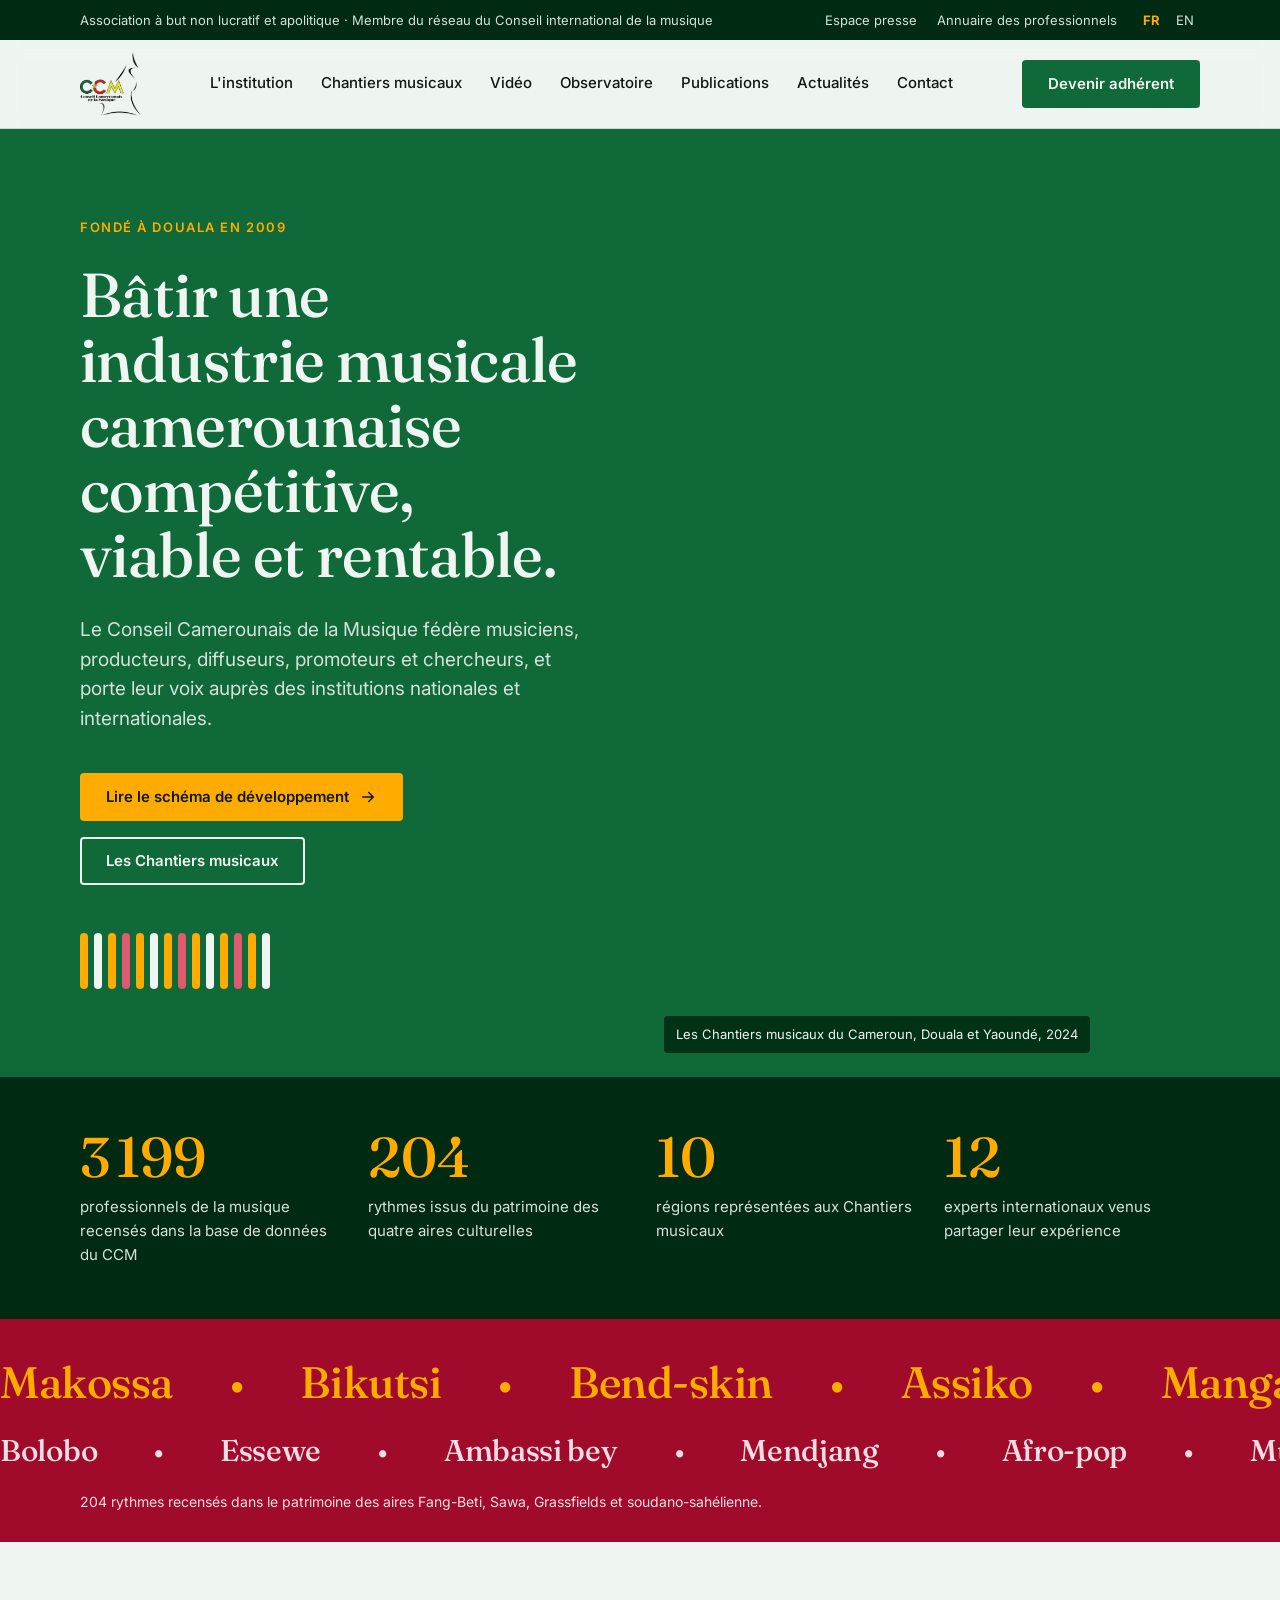
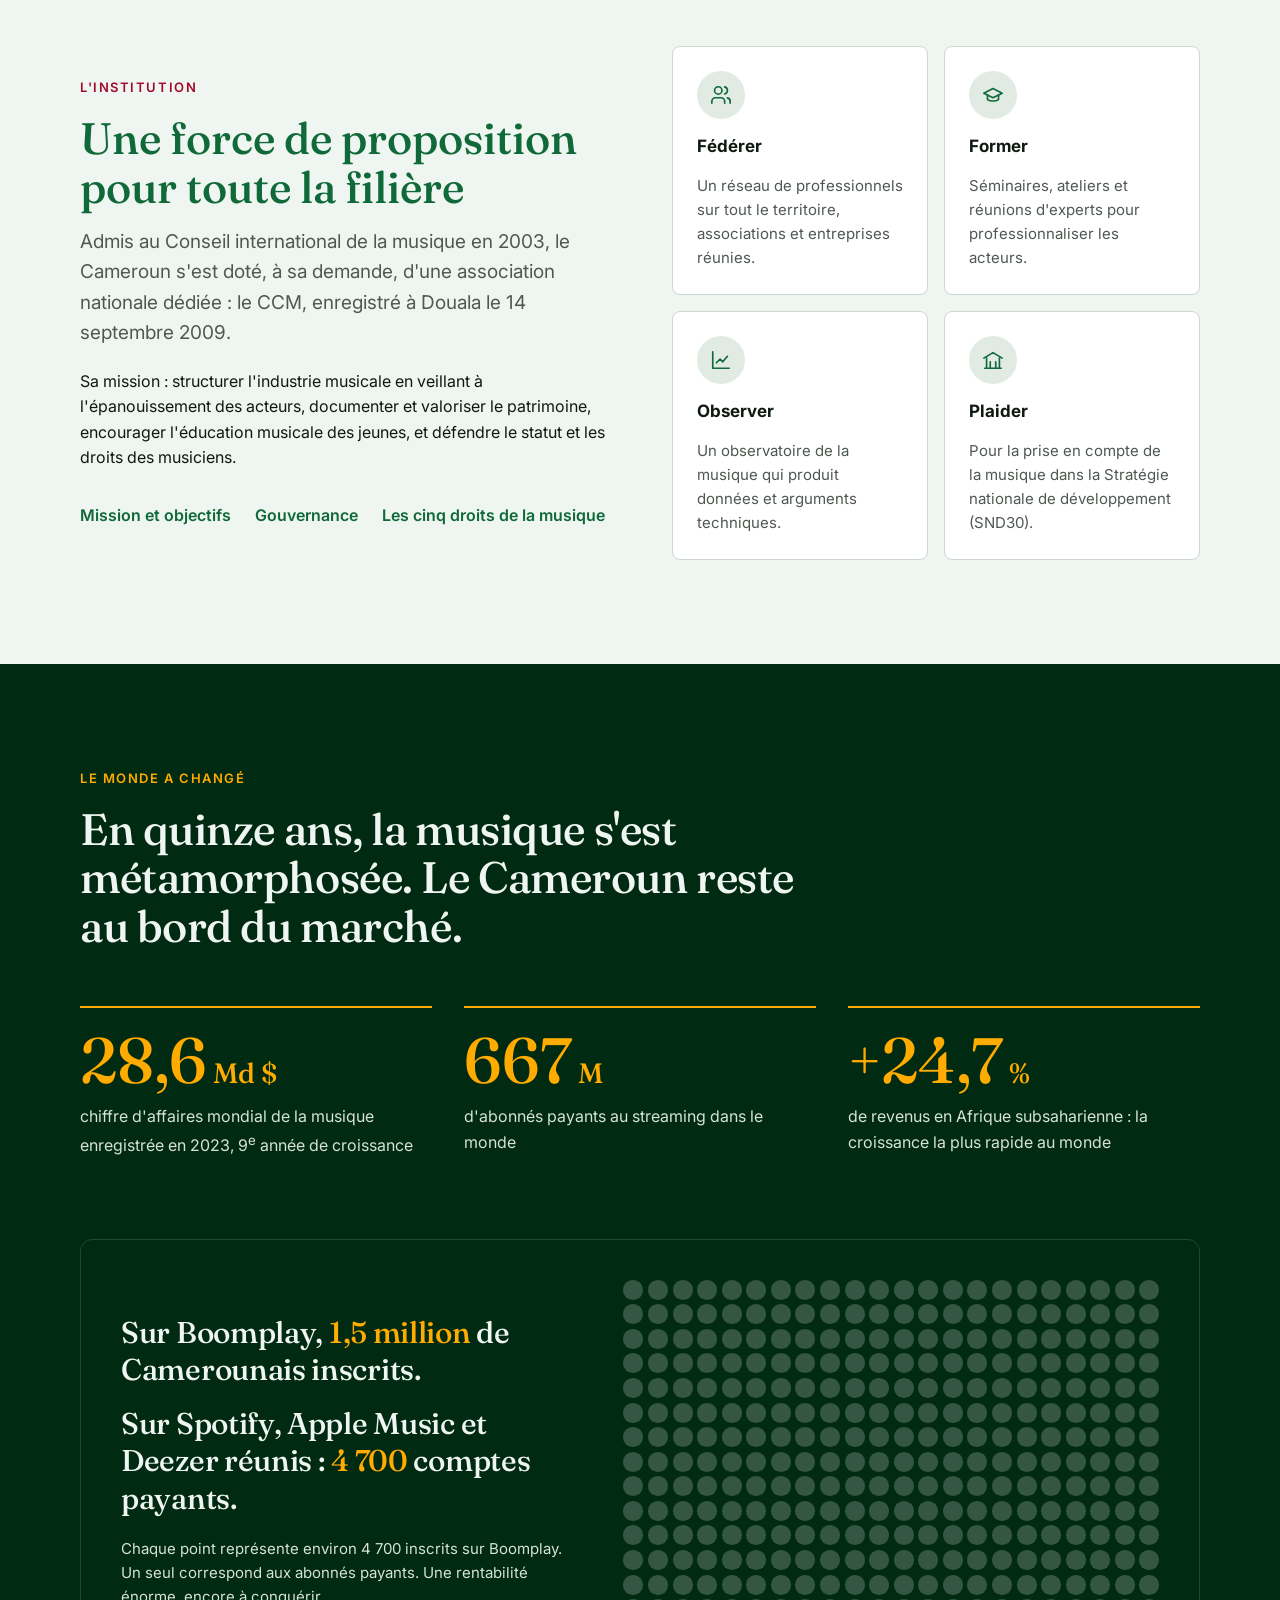
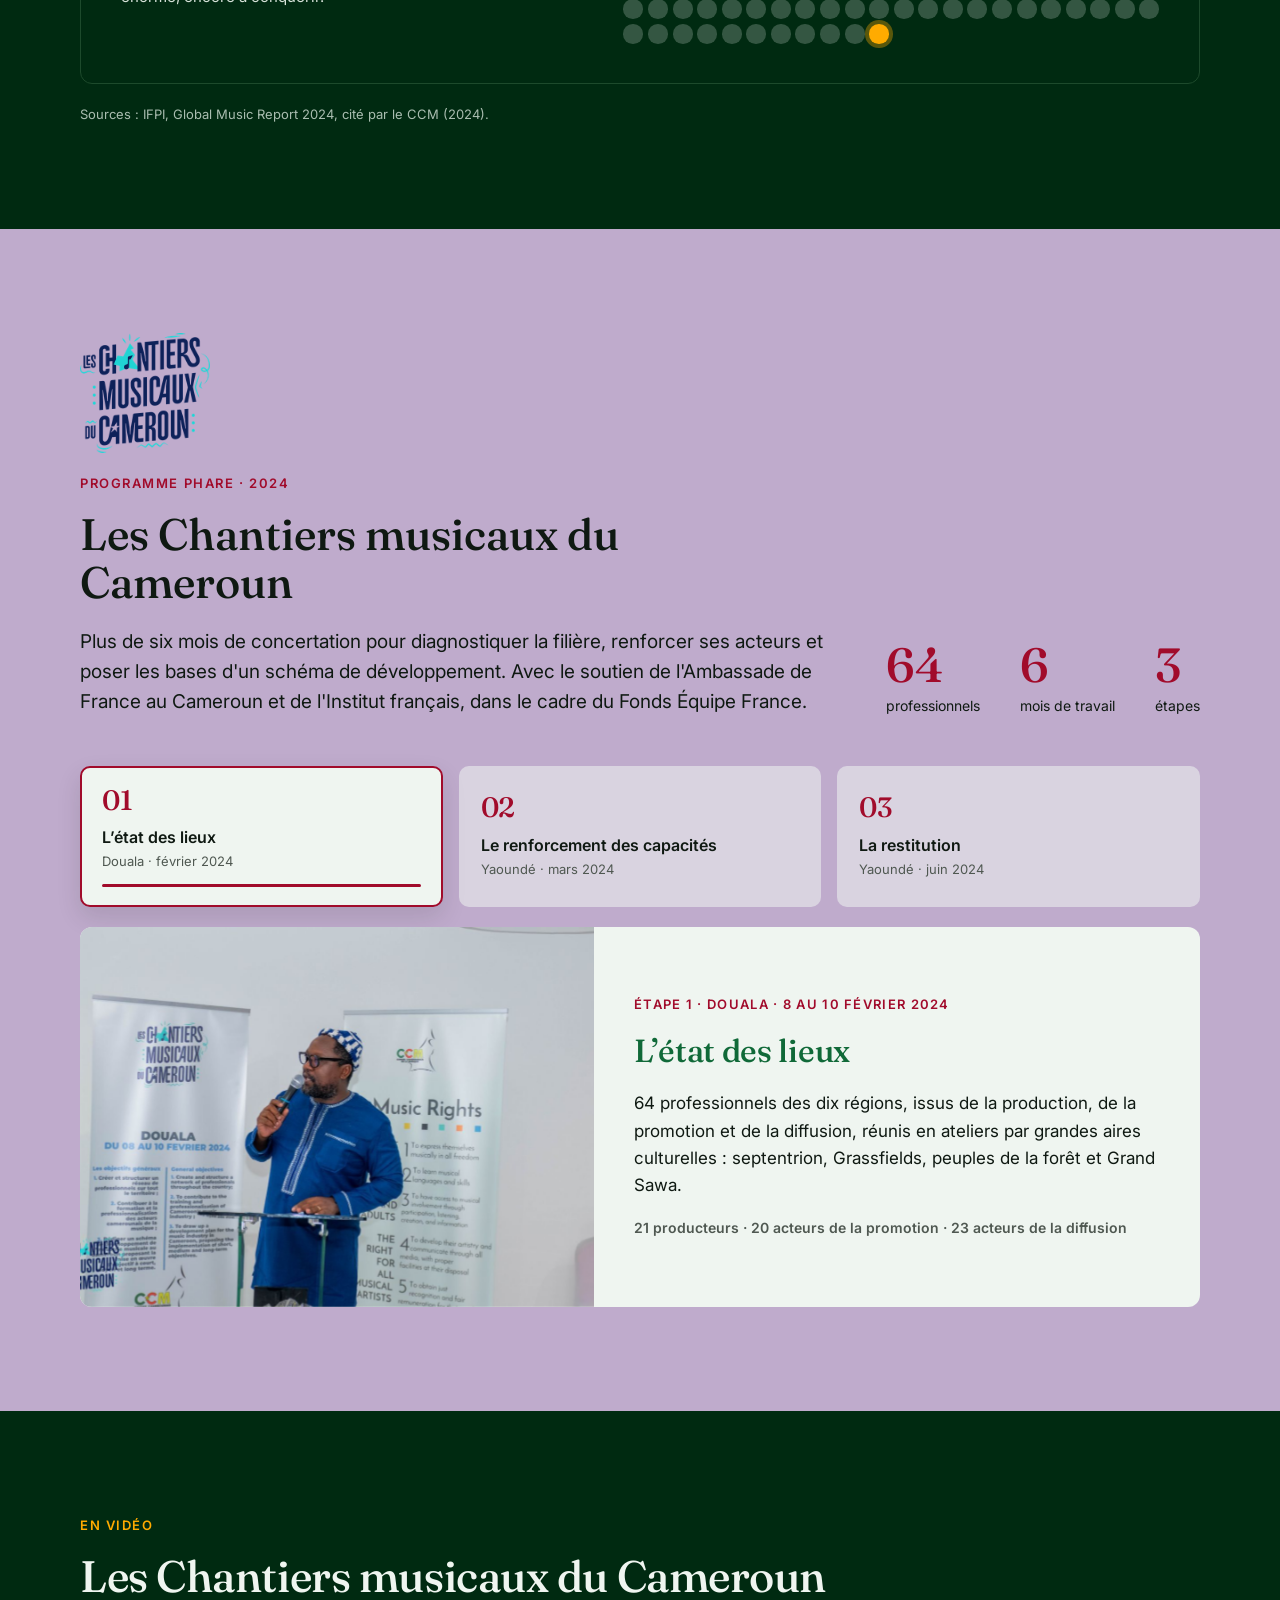
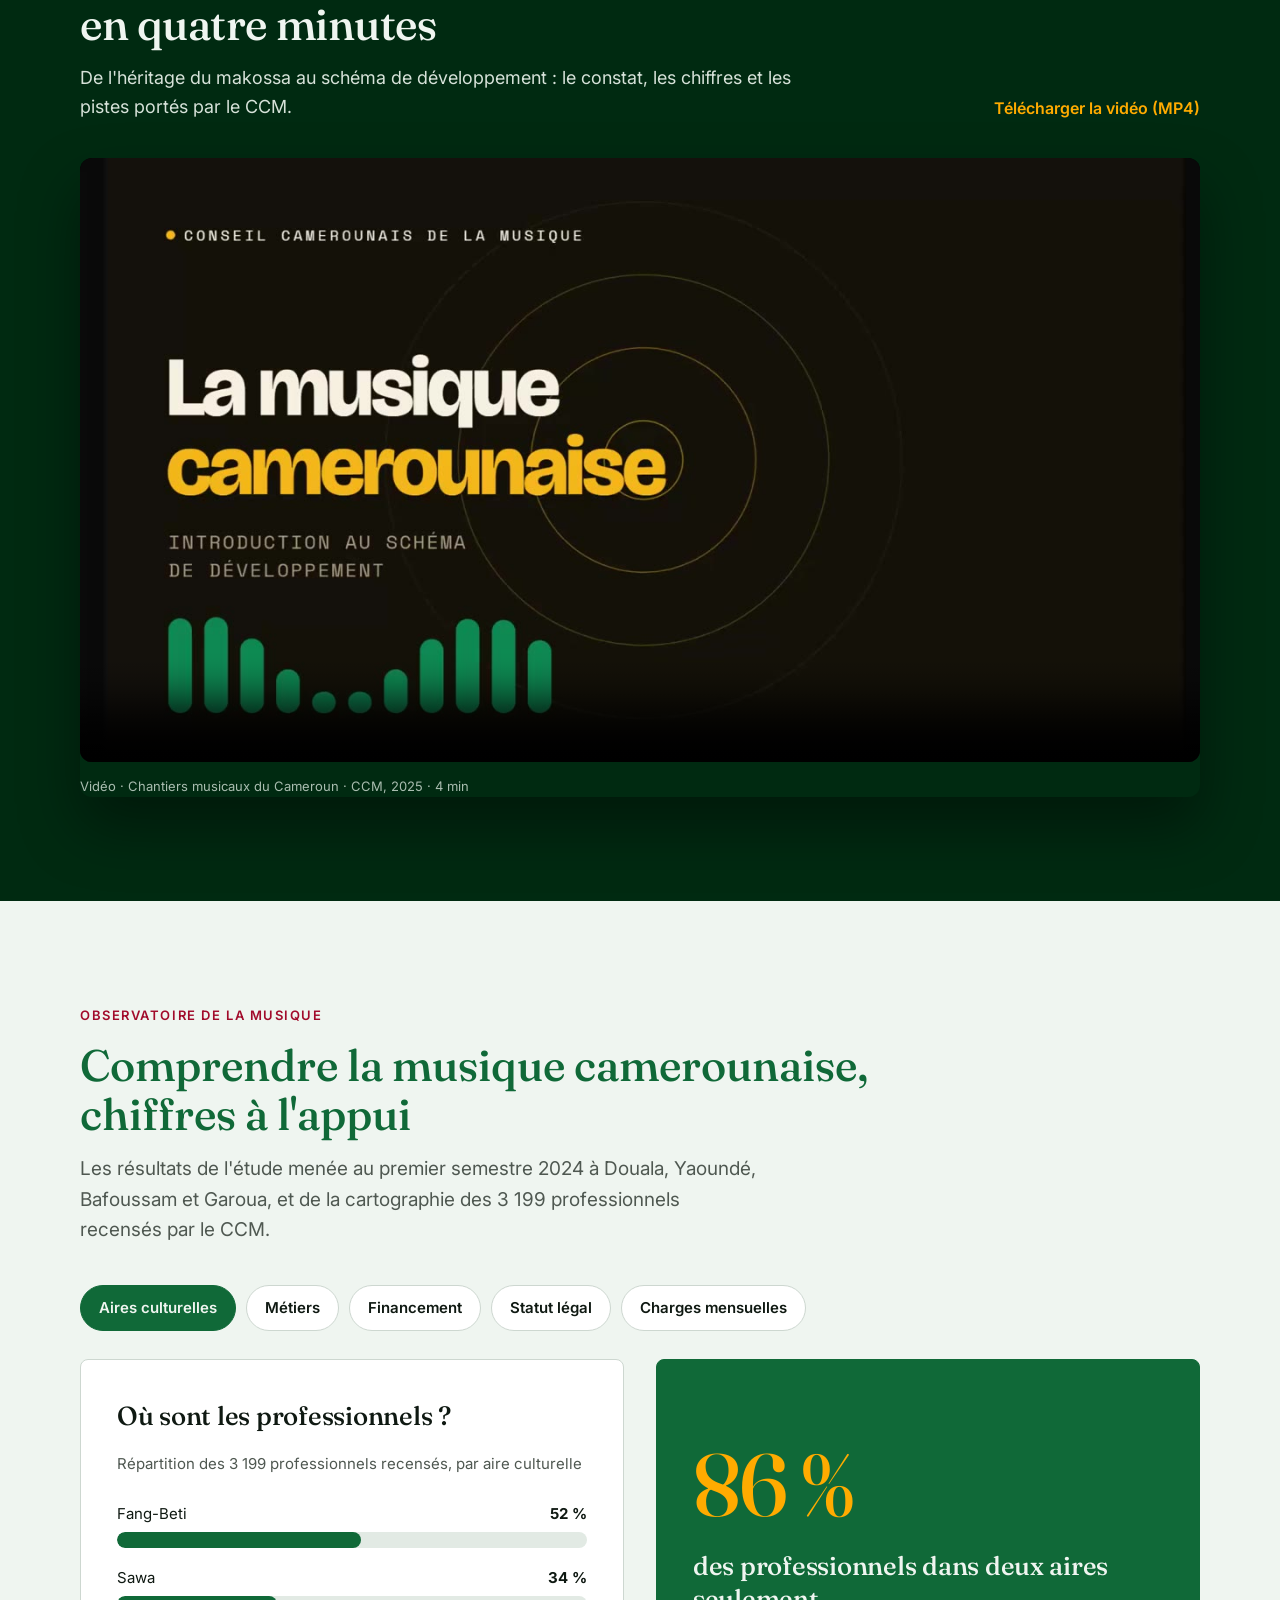
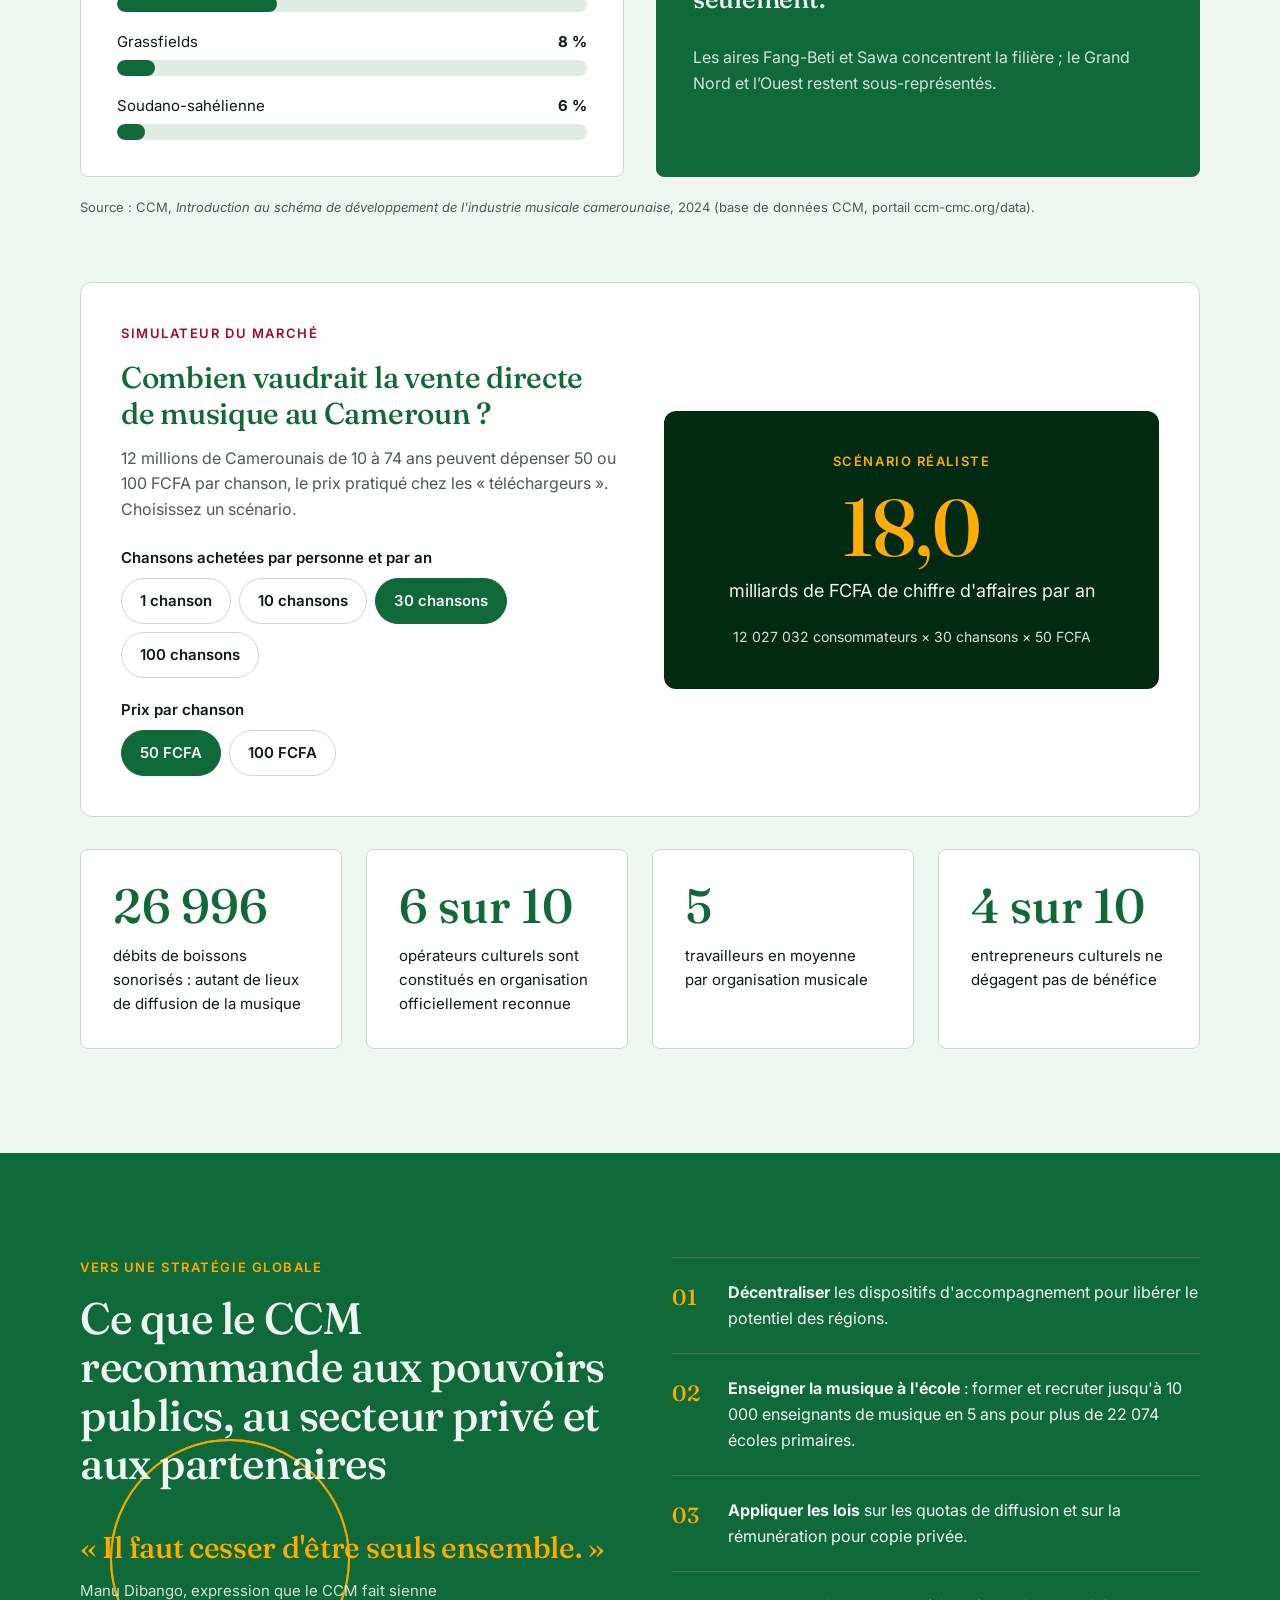
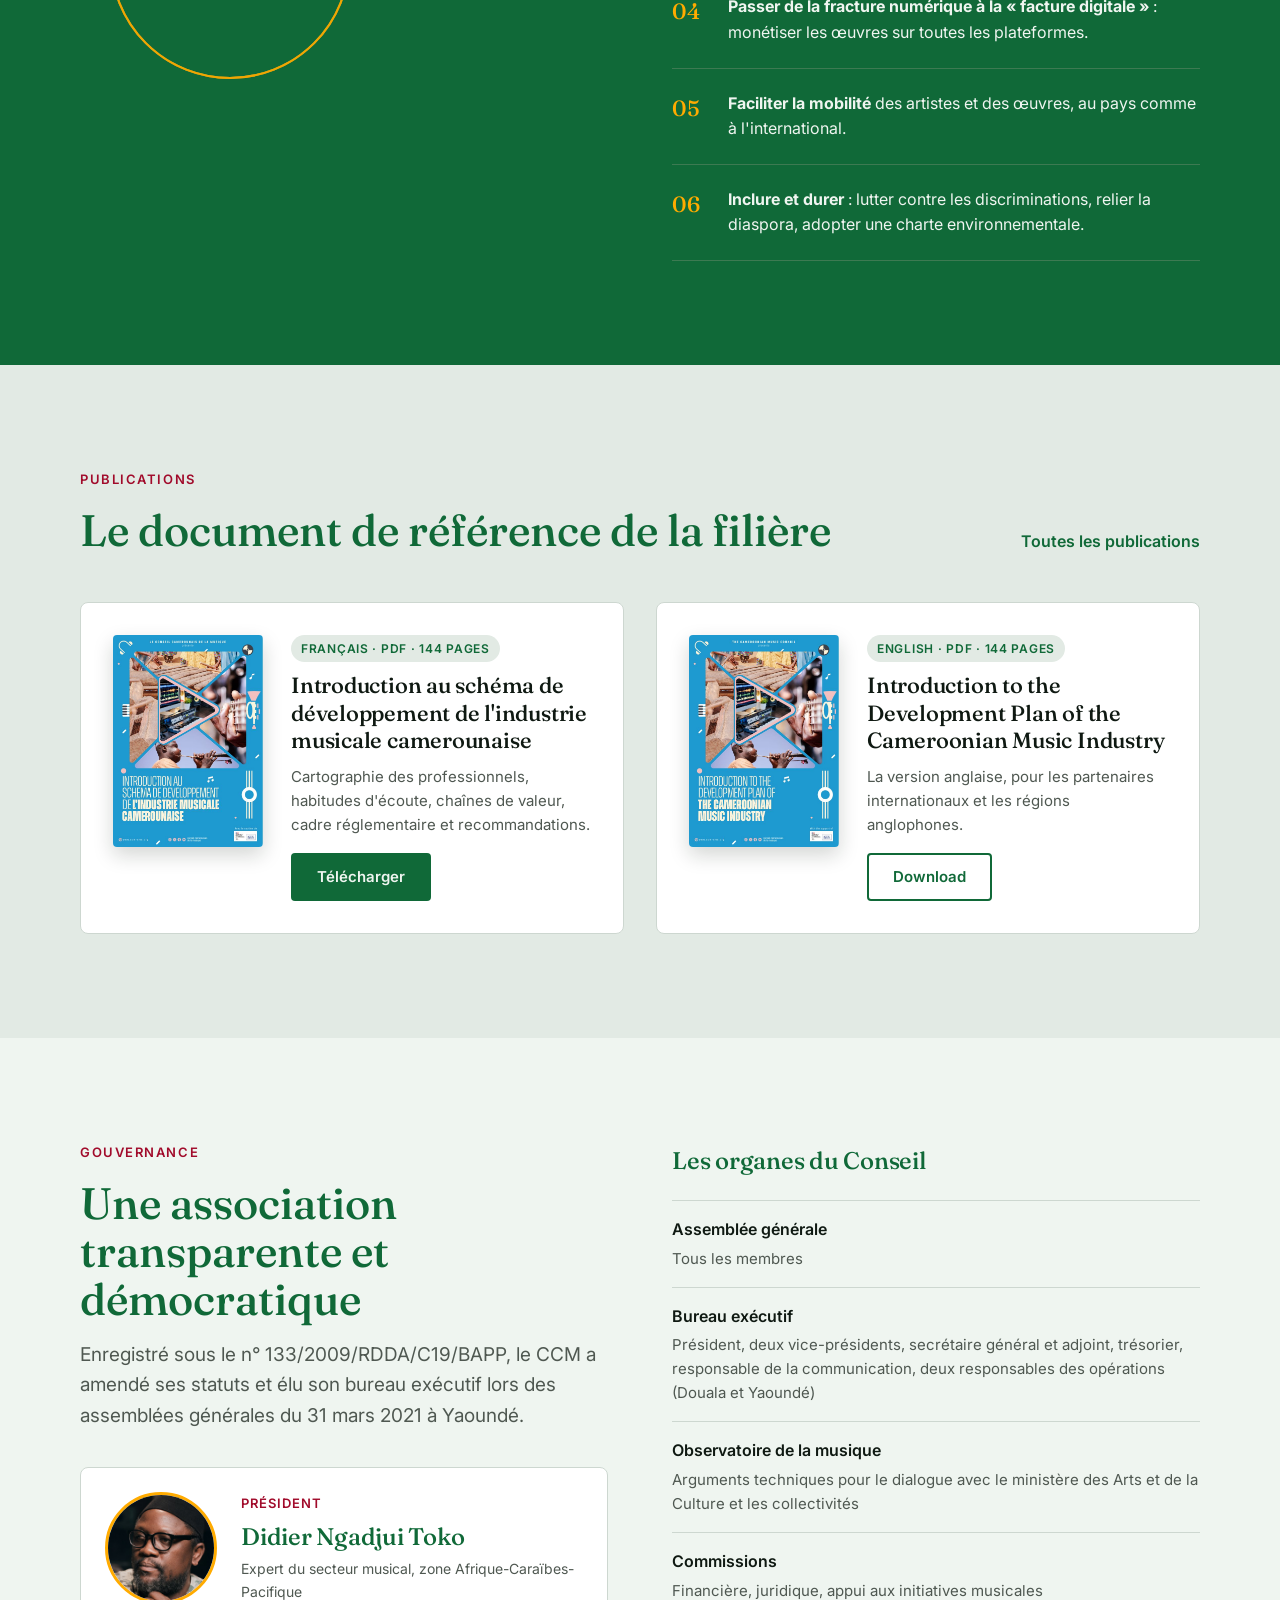
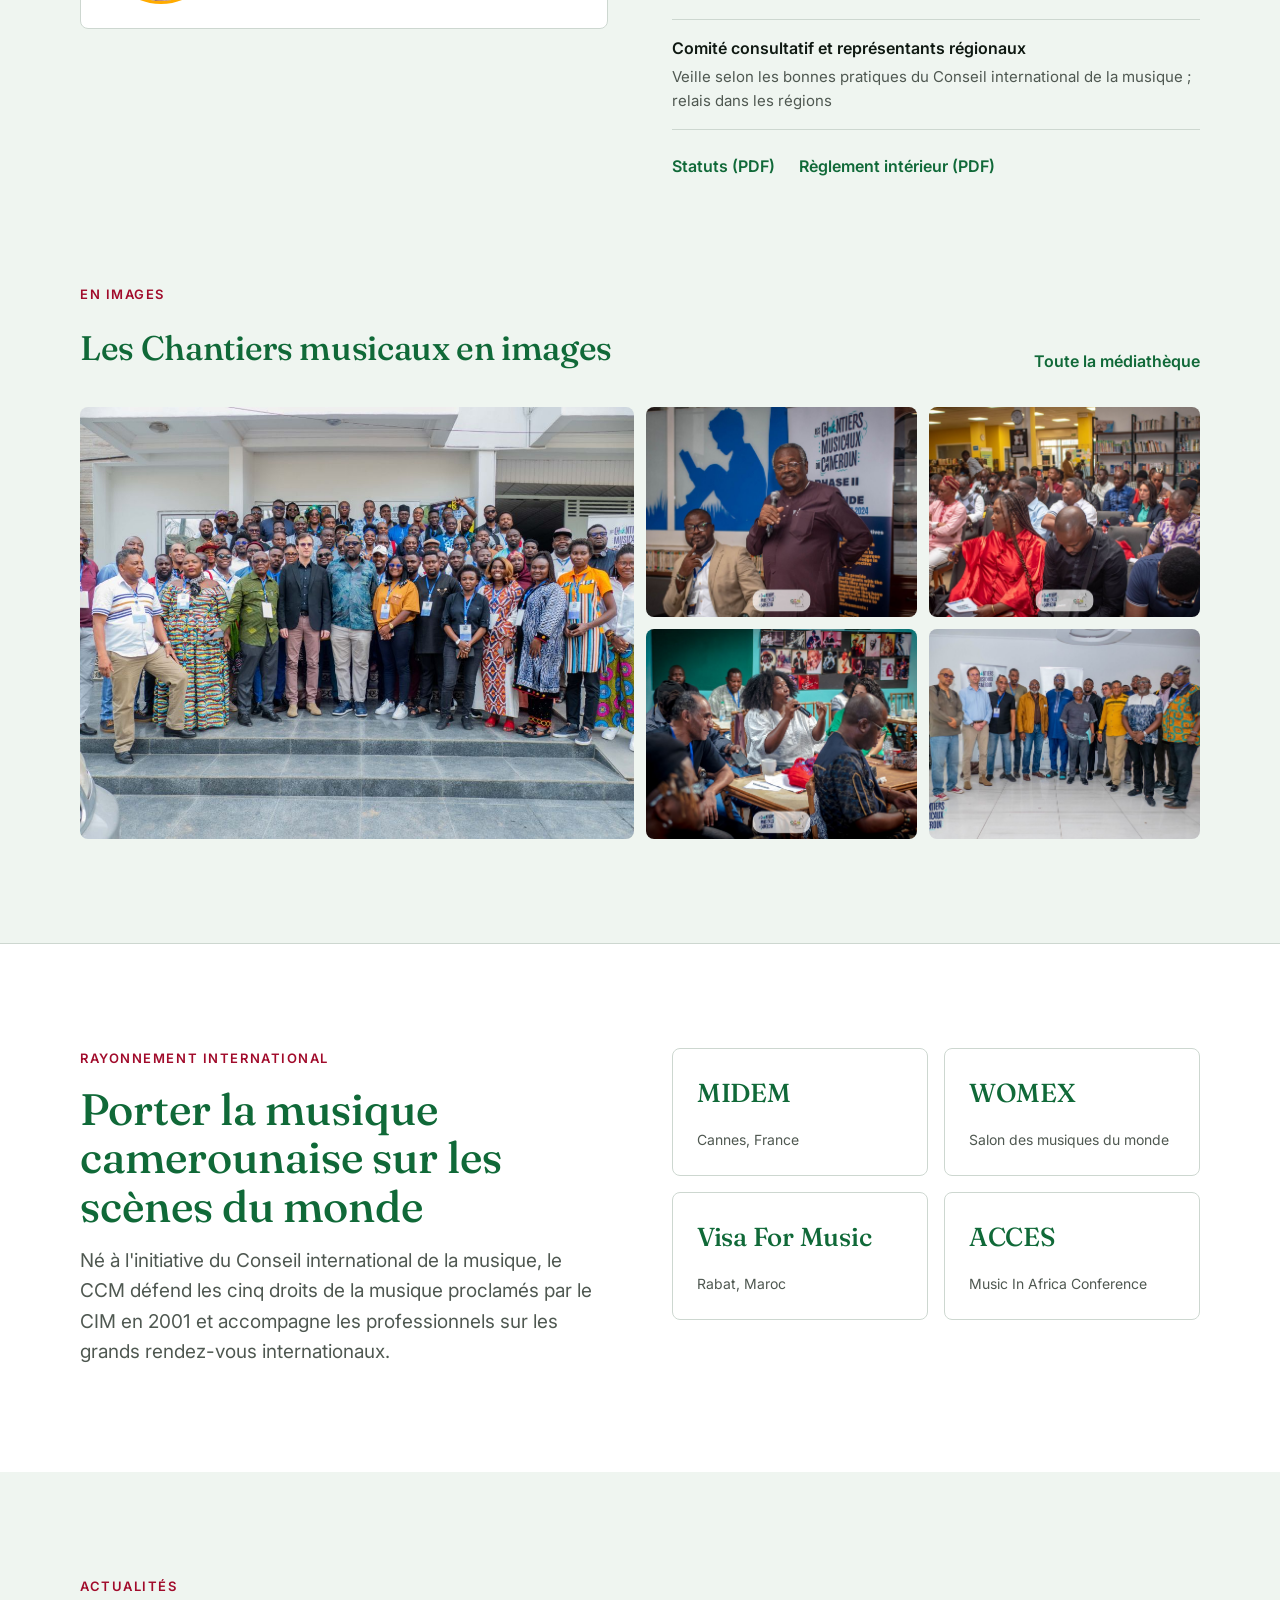
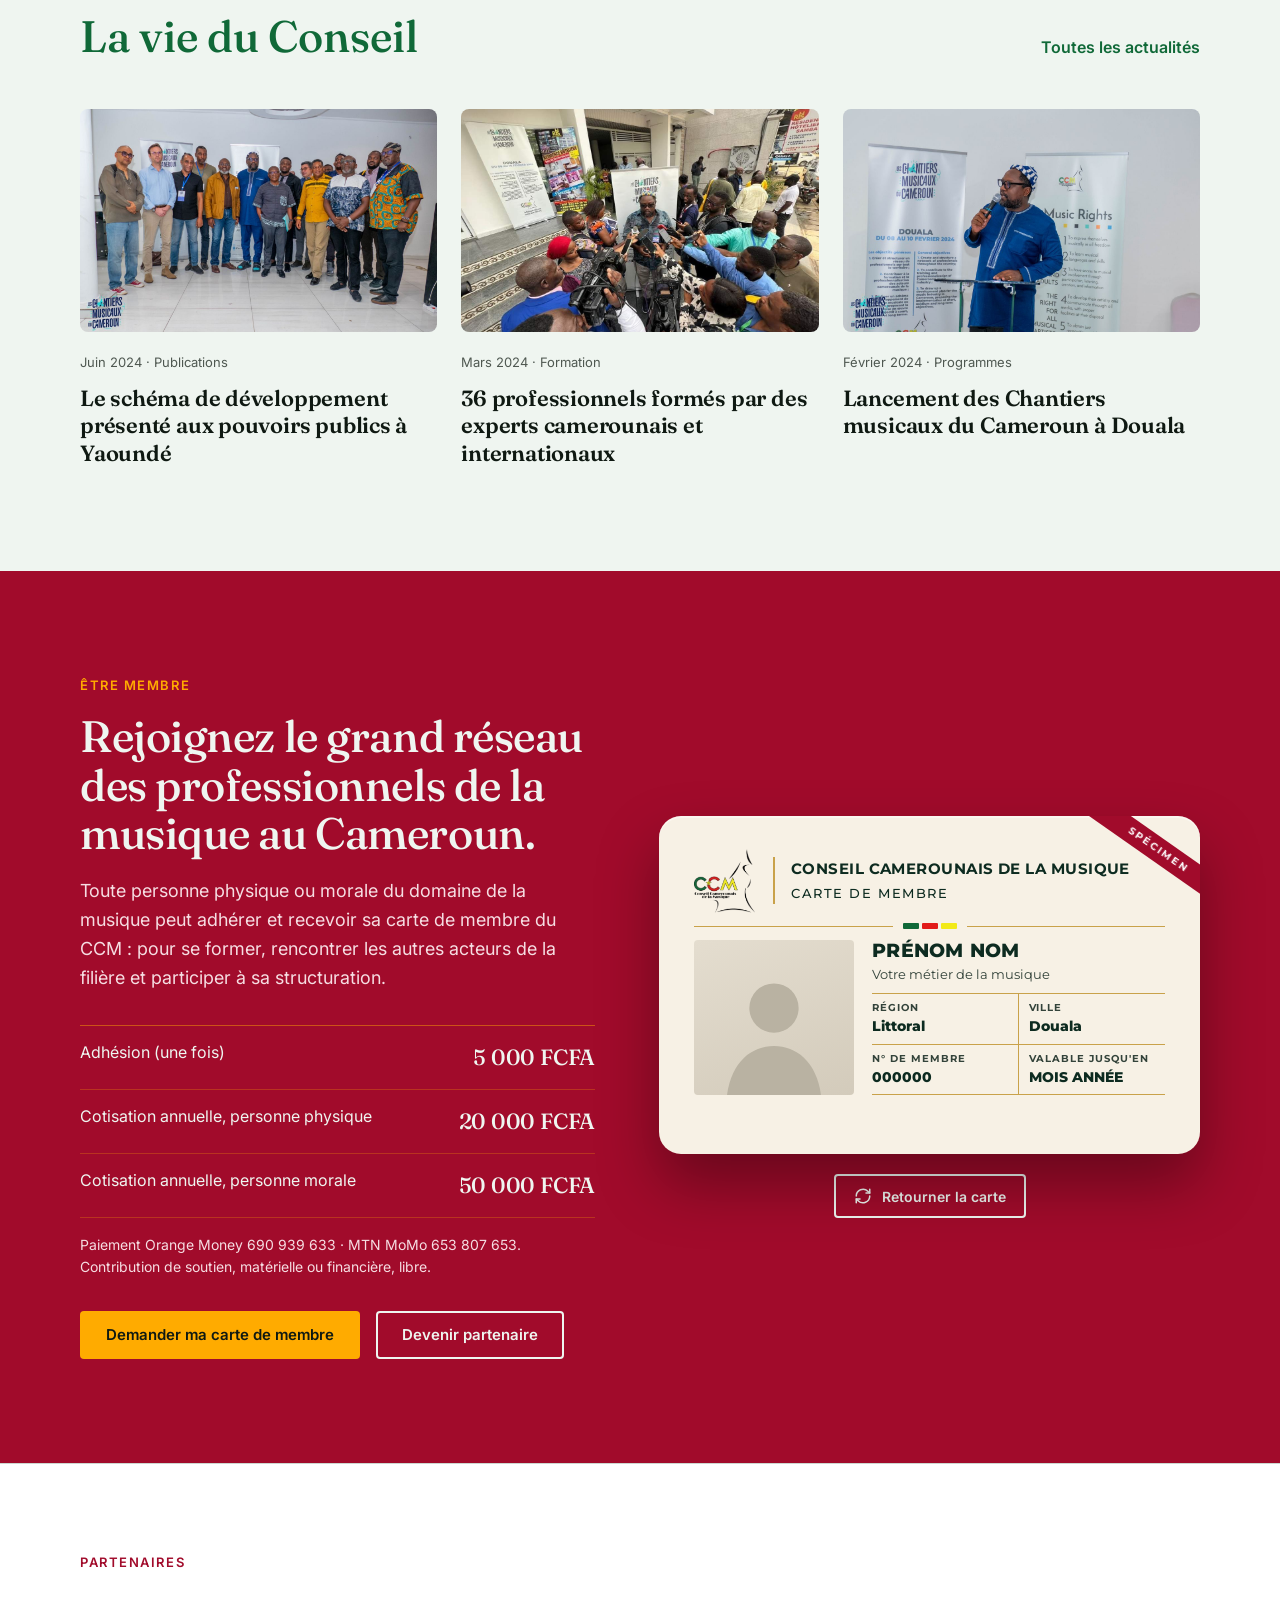
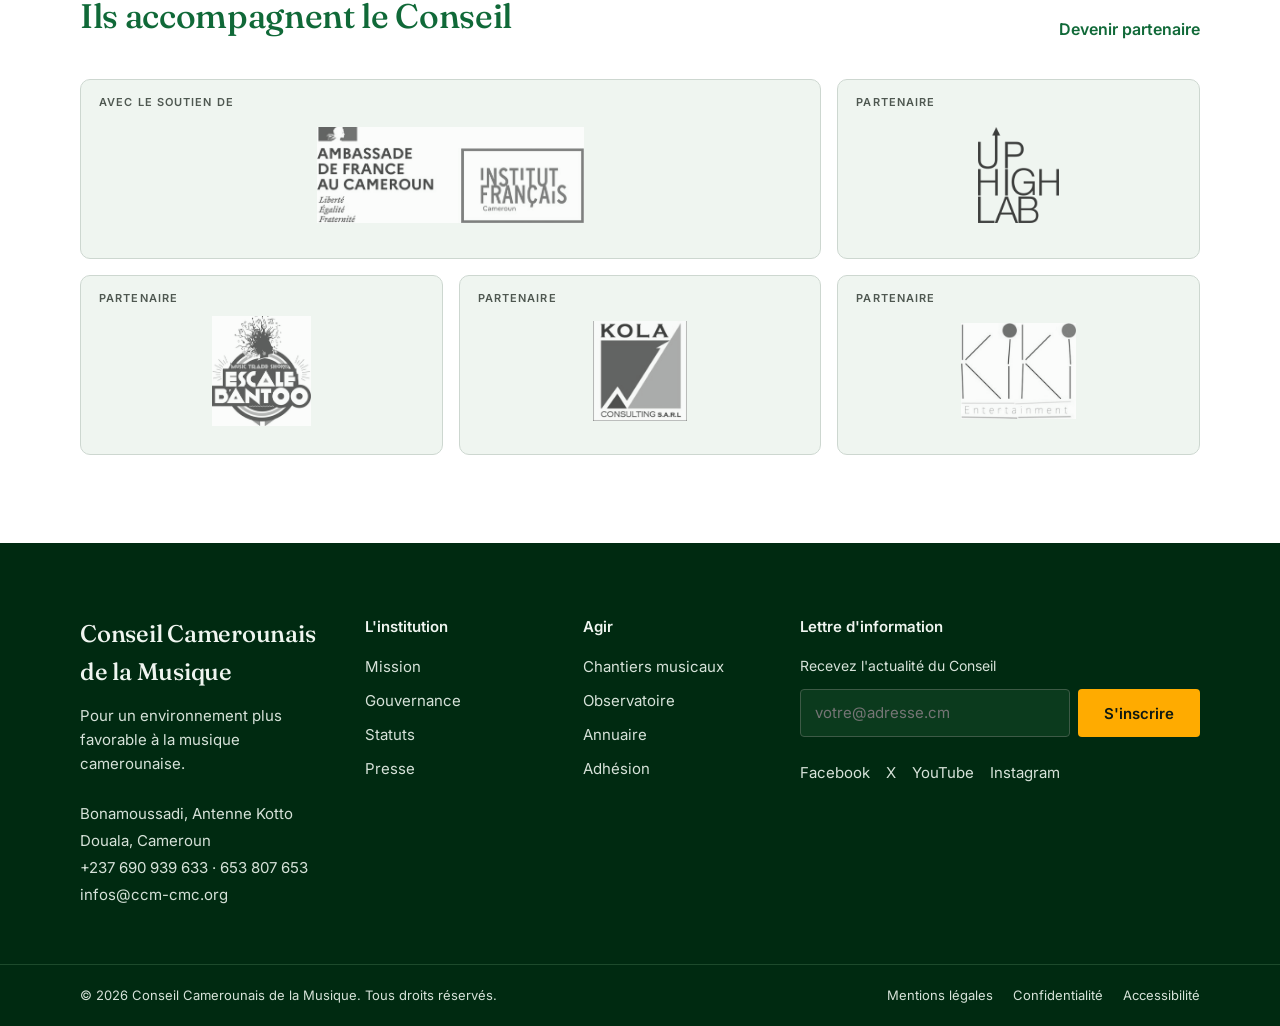
==== commit 66bba65c: "Vidéo des Chantiers musicaux et portrait du président Section vidéo (FR/EN) avec image d'attente et " ====
--- a/index.html
+++ b/index.html
@@ -10,6 +10,8 @@
 <meta property="og:image" content="assets/groupe-chantiers.jpg">
 <meta property="og:type" content="website">
 <meta property="og:locale" content="fr_FR">
+<link rel="alternate" hreflang="fr" href="https://manmbailikol.github.io/ccm-site/">
+<link rel="alternate" hreflang="en" href="https://manmbailikol.github.io/ccm-site/en/">
 <meta name="theme-color" content="#106938">
 <link rel="icon" href="assets/logo-ccm.webp" type="image/webp">
 
@@ -151,6 +153,7 @@
 .carte-champs strong{font-size:14px;font-weight:800;color:#0d2b20;white-space:nowrap;overflow:hidden;text-overflow:ellipsis}
 .carte-specimen{position:absolute;right:-38px;top:22px;transform:rotate(35deg);background:#a10b2b;color:#fff;font-size:10px;font-weight:700;letter-spacing:.2em;text-transform:uppercase;padding:4px 44px}
 
+.video-cadre{position:relative;box-shadow:0 30px 60px rgba(0,0,0,.4);border-radius:12px}
 /* Logos partenaires */
 .logo-carte{position:relative;display:flex;align-items:center;justify-content:center;min-height:180px;padding:40px 28px 28px;background:var(--papier);border:1px solid var(--filet);border-radius:10px;text-decoration:none;overflow:hidden;transition:transform .3s ease,box-shadow .3s ease,border-color .3s,background .3s}
 .logo-carte img{max-width:100%;width:auto;height:auto;filter:grayscale(1);opacity:.75;transition:filter .4s ease,opacity .4s ease,transform .4s ease}
@@ -212,8 +215,8 @@
 <a href="#presse" style="color: #d6e2d9; text-decoration: none">Espace presse</a>
 <a href="#annuaire" style="color: #d6e2d9; text-decoration: none">Annuaire des professionnels</a>
 <div role="group" aria-label="Langue" style="display: flex; gap: 4px">
-<a href="#fr" aria-current="true" style="color: var(--ambre); font-weight: 700; text-decoration: none; padding: 4px 6px">FR</a>
-<a href="#en" style="color: #d6e2d9; text-decoration: none; padding: 4px 6px">EN</a>
+<a href="./" aria-current="true" style="color: var(--ambre); font-weight: 700; text-decoration: none; padding: 4px 6px">FR</a>
+<a href="en/" hreflang="en" lang="en" style="color: #d6e2d9; text-decoration: none; padding: 4px 6px">EN</a>
 </div>
 </div>
 </div>
@@ -228,6 +231,7 @@
 <nav class="nav" id="nav-principale" aria-label="Navigation principale">
 <a href="#institution">L'institution</a>
 <a href="#programmes">Chantiers musicaux</a>
+<a href="#video">Vidéo</a>
 <a href="#observatoire">Observatoire</a>
 <a href="#ressources">Publications</a>
 <a href="#actualites">Actualités</a>
@@ -396,6 +400,27 @@
 </div>
 </section>
 
+<!-- Vidéo -->
+<section id="video" aria-labelledby="video-titre" style="background: var(--vert-nuit); color: var(--papier); padding: 104px 0">
+<div class="wrap">
+<div class="rv" style="display: flex; justify-content: space-between; align-items: end; gap: 24px; flex-wrap: wrap; margin-bottom: 36px">
+<div style="max-width: 760px">
+<p style="margin: 0 0 16px; font-size: 13px; font-weight: 600; letter-spacing: .12em; text-transform: uppercase; color: var(--ambre)">En vidéo</p>
+<h2 id="video-titre" class="serif" style="margin: 0; font-size: 44px; line-height: 1.1">Les Chantiers musicaux du Cameroun en quatre minutes</h2>
+<p style="margin: 16px 0 0; font-size: 18px; color: #d6e2d9">De l'héritage du makossa au schéma de développement : le constat, les chiffres et les pistes portés par le CCM.</p>
+</div>
+<a class="lien" href="media/chantiers-ccm-2025.mp4" download style="color: var(--ambre)">Télécharger la vidéo (MP4)</a>
+</div>
+<figure class="rv video-cadre" style="margin: 0">
+<video controls preload="none" playsinline poster="assets/video-chantiers-poster.jpg" style="display: block; width: 100%; aspect-ratio: 1280 / 690; background: #000; border-radius: 12px">
+<source src="media/chantiers-ccm-2025.mp4" type="video/mp4">
+Votre navigateur ne lit pas cette vidéo.
+</video>
+<figcaption style="margin-top: 14px; font-size: 13px; color: #a9bdb0">Vidéo · Chantiers musicaux du Cameroun · CCM, 2025 · 4 min</figcaption>
+</figure>
+</div>
+</section>
+
 <!-- Observatoire interactif -->
 <section id="observatoire" class="section">
 <div class="wrap">
@@ -522,7 +547,7 @@
 <h2 class="h2">Une association transparente et démocratique</h2>
 <p class="lead">Enregistré sous le n° 133/2009/RDDA/C19/BAPP, le CCM a amendé ses statuts et élu son bureau exécutif lors des assemblées générales du 31 mars 2021 à Yaoundé.</p>
 <div style="display: flex; gap: 24px; align-items: center; margin-top: 36px; padding: 24px; background: #fff; border: 1px solid var(--filet); border-radius: 8px">
-<div aria-hidden="true" style="width: 72px; height: 72px; border-radius: 50%; background: var(--surface); display: flex; align-items: center; justify-content: center; color: var(--gris); font-size: 12px; text-align: center; flex-shrink: 0">Portrait</div>
+<img src="assets/president-didier-ngadjui-toko.jpg" alt="Didier Ngadjui Toko, président du Conseil Camerounais de la Musique" width="112" height="112" style="width: 112px; height: 112px; border-radius: 50%; object-fit: cover; flex-shrink: 0; border: 3px solid var(--ambre)">
 <div>
 <p style="margin: 0; font-size: 13px; font-weight: 600; letter-spacing: .08em; text-transform: uppercase; color: var(--bordeaux)">Président</p>
 <p class="serif" style="margin: 4px 0 0; font-size: 24px; color: var(--vert)">Didier Ngadjui Toko</p>
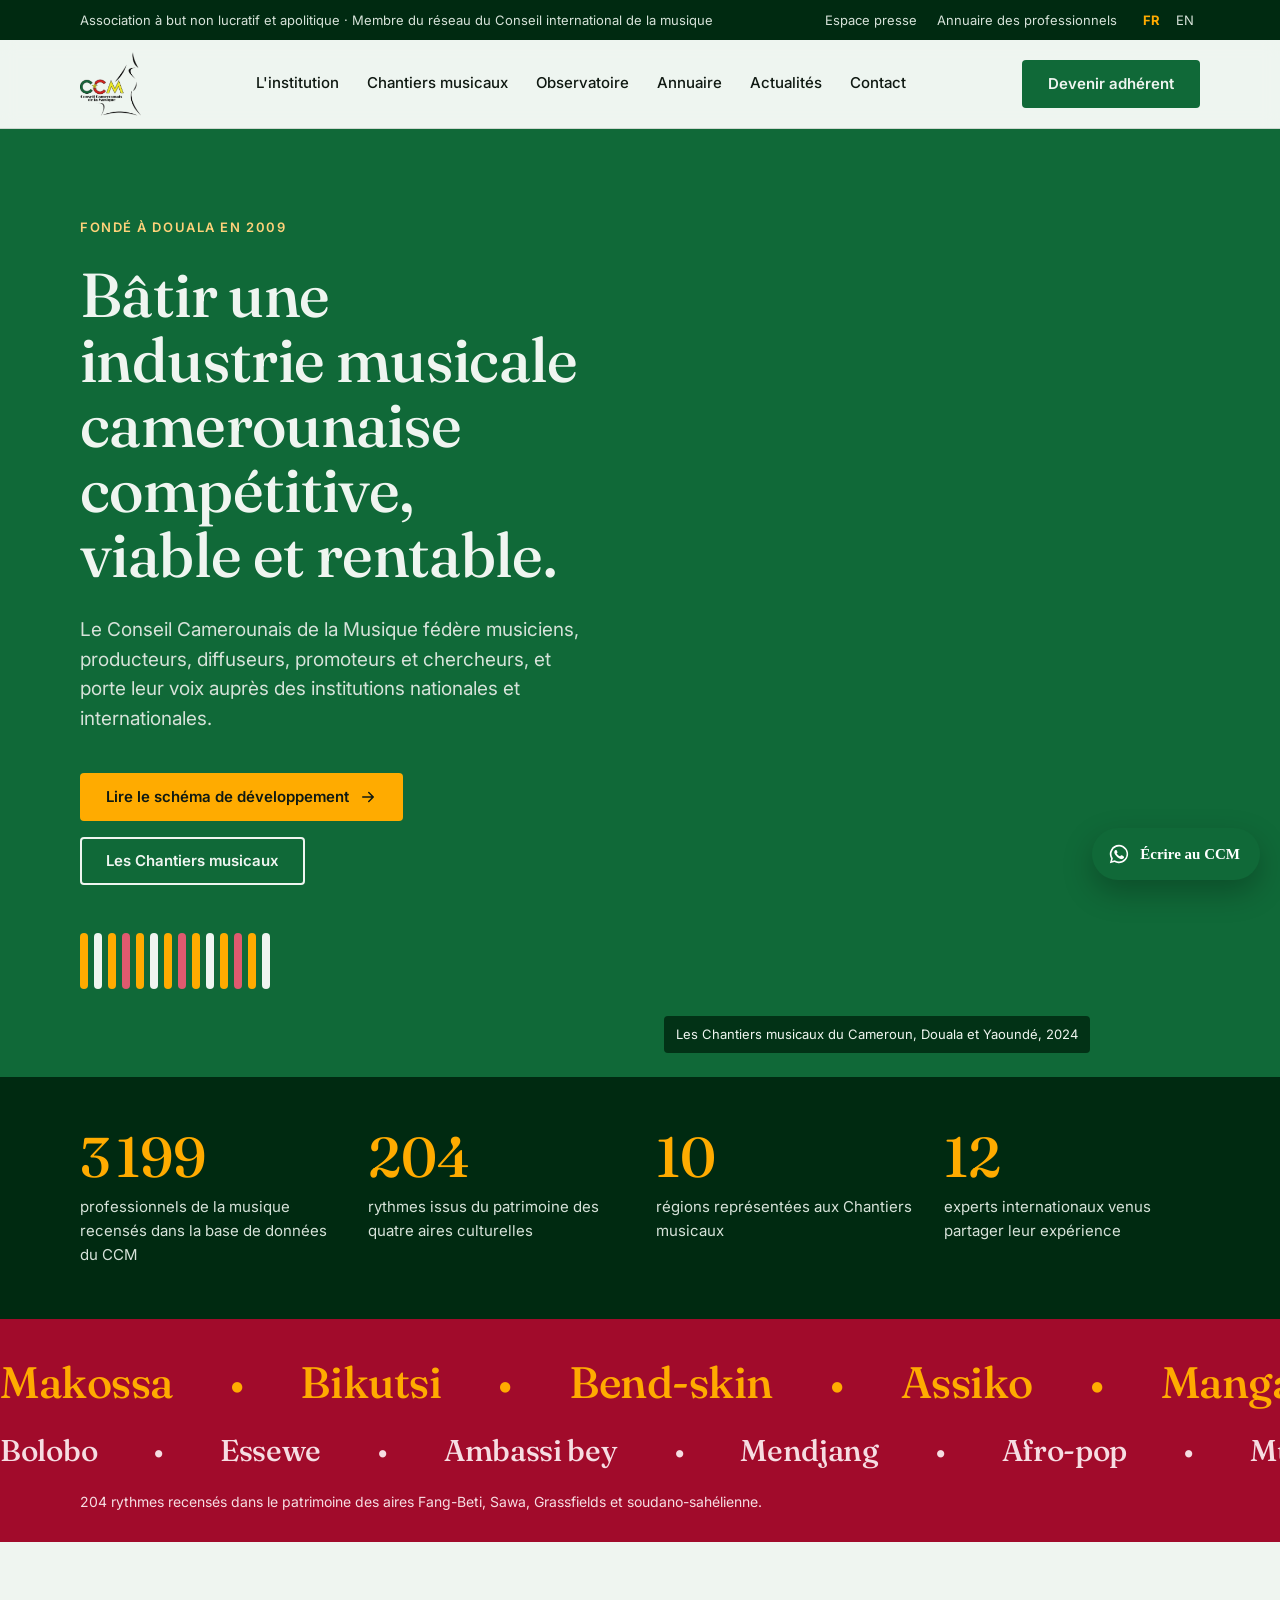
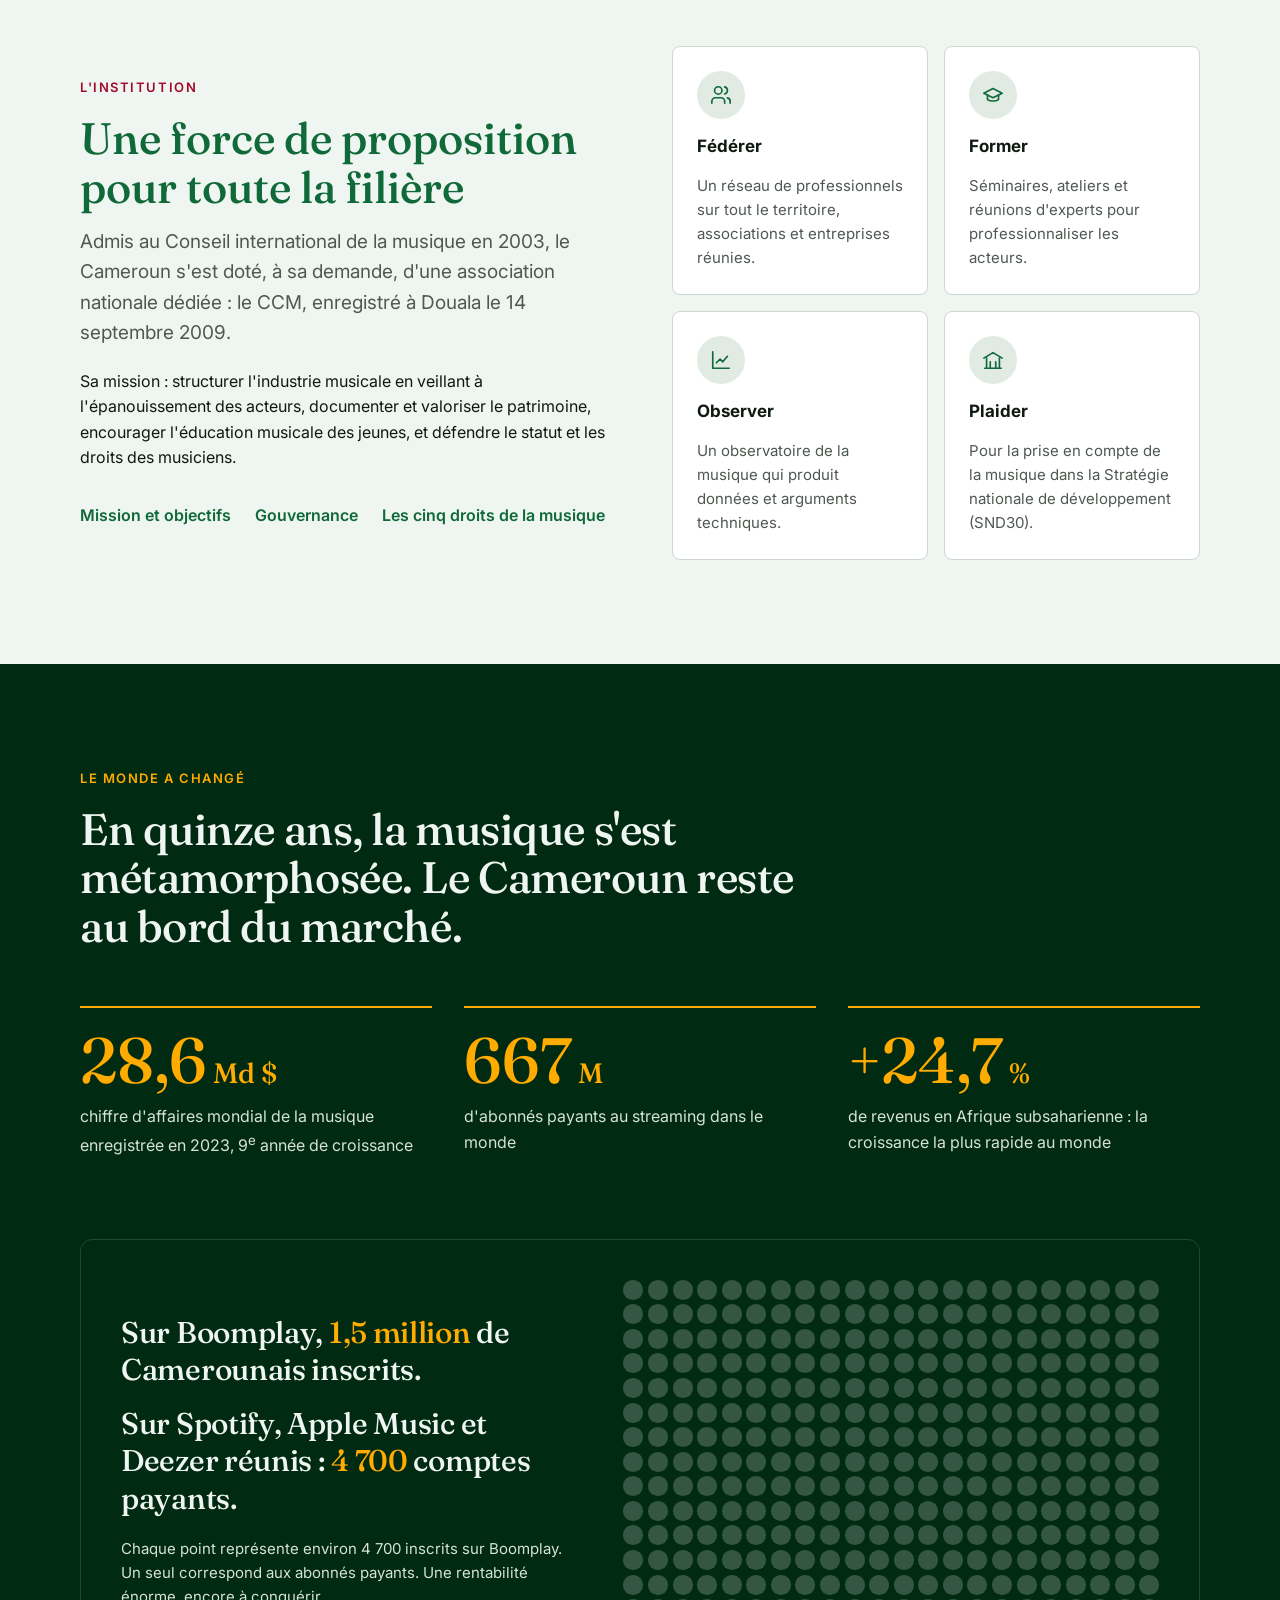
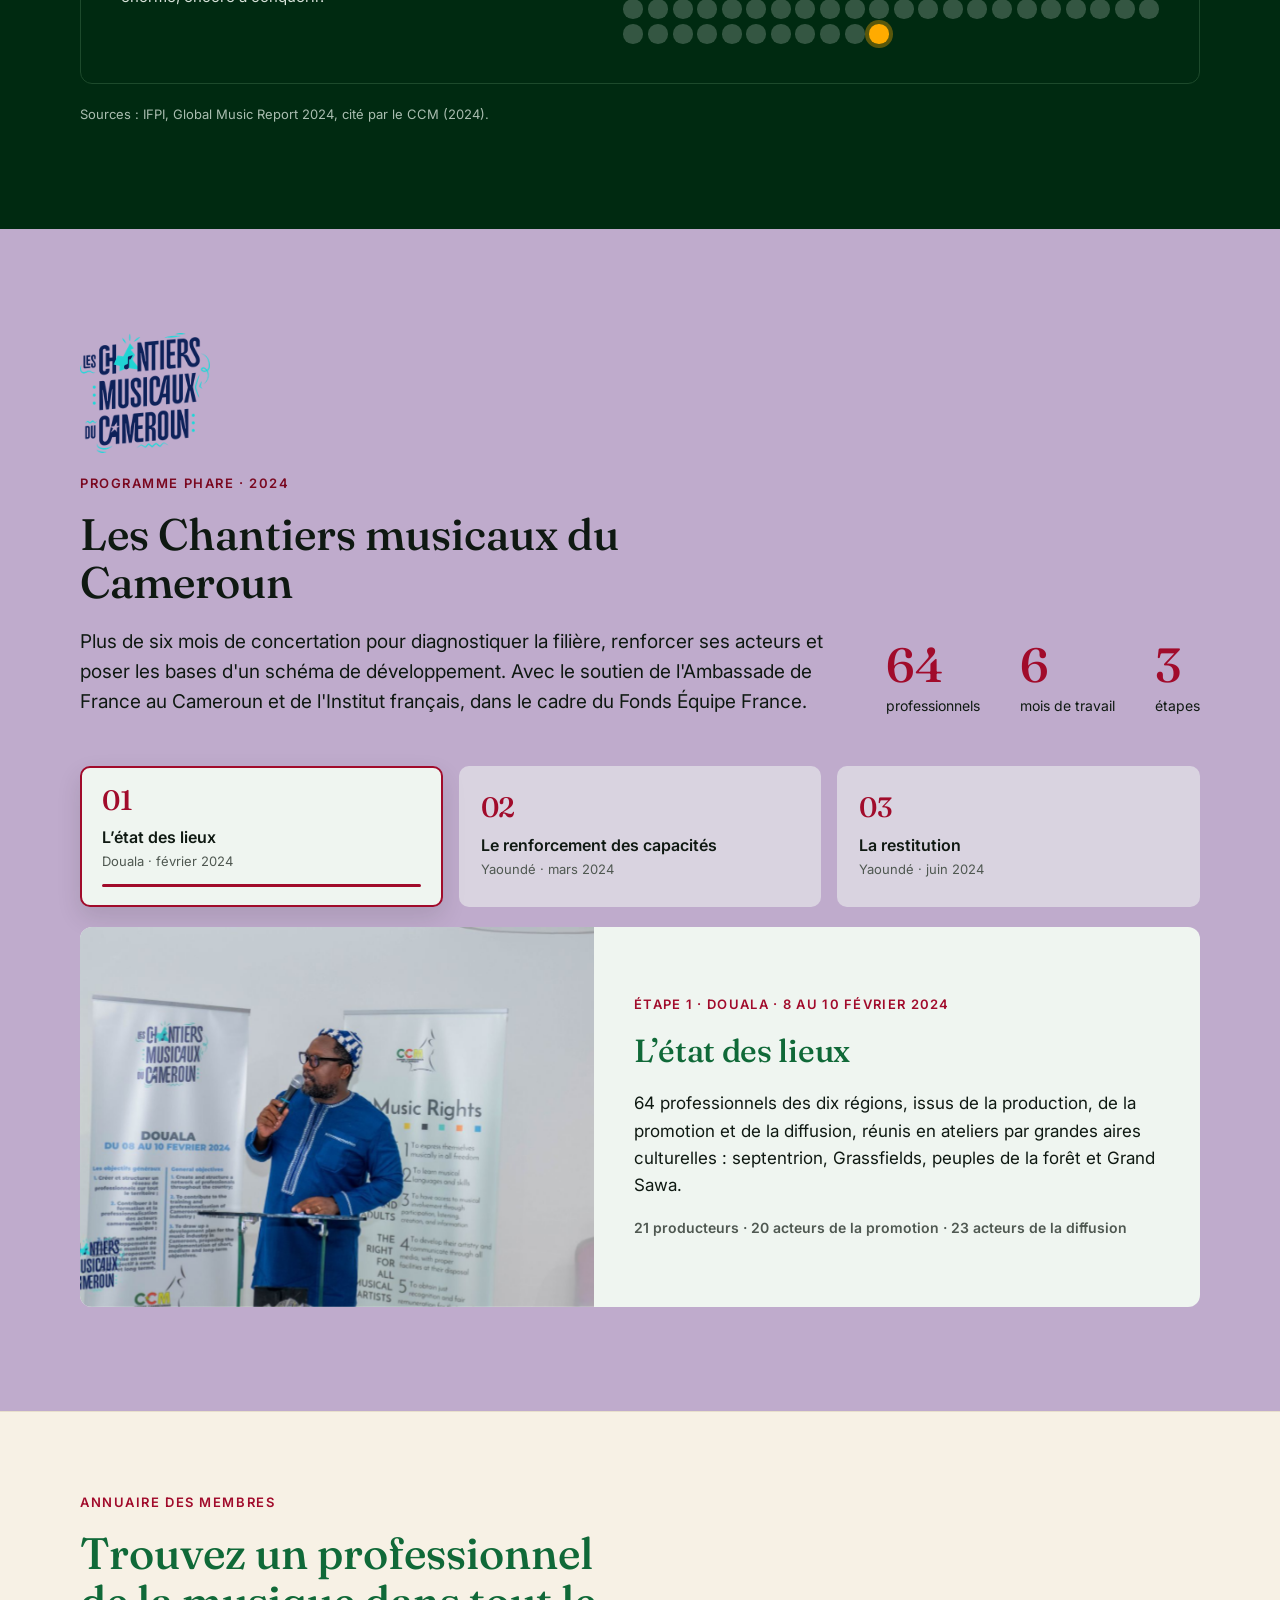
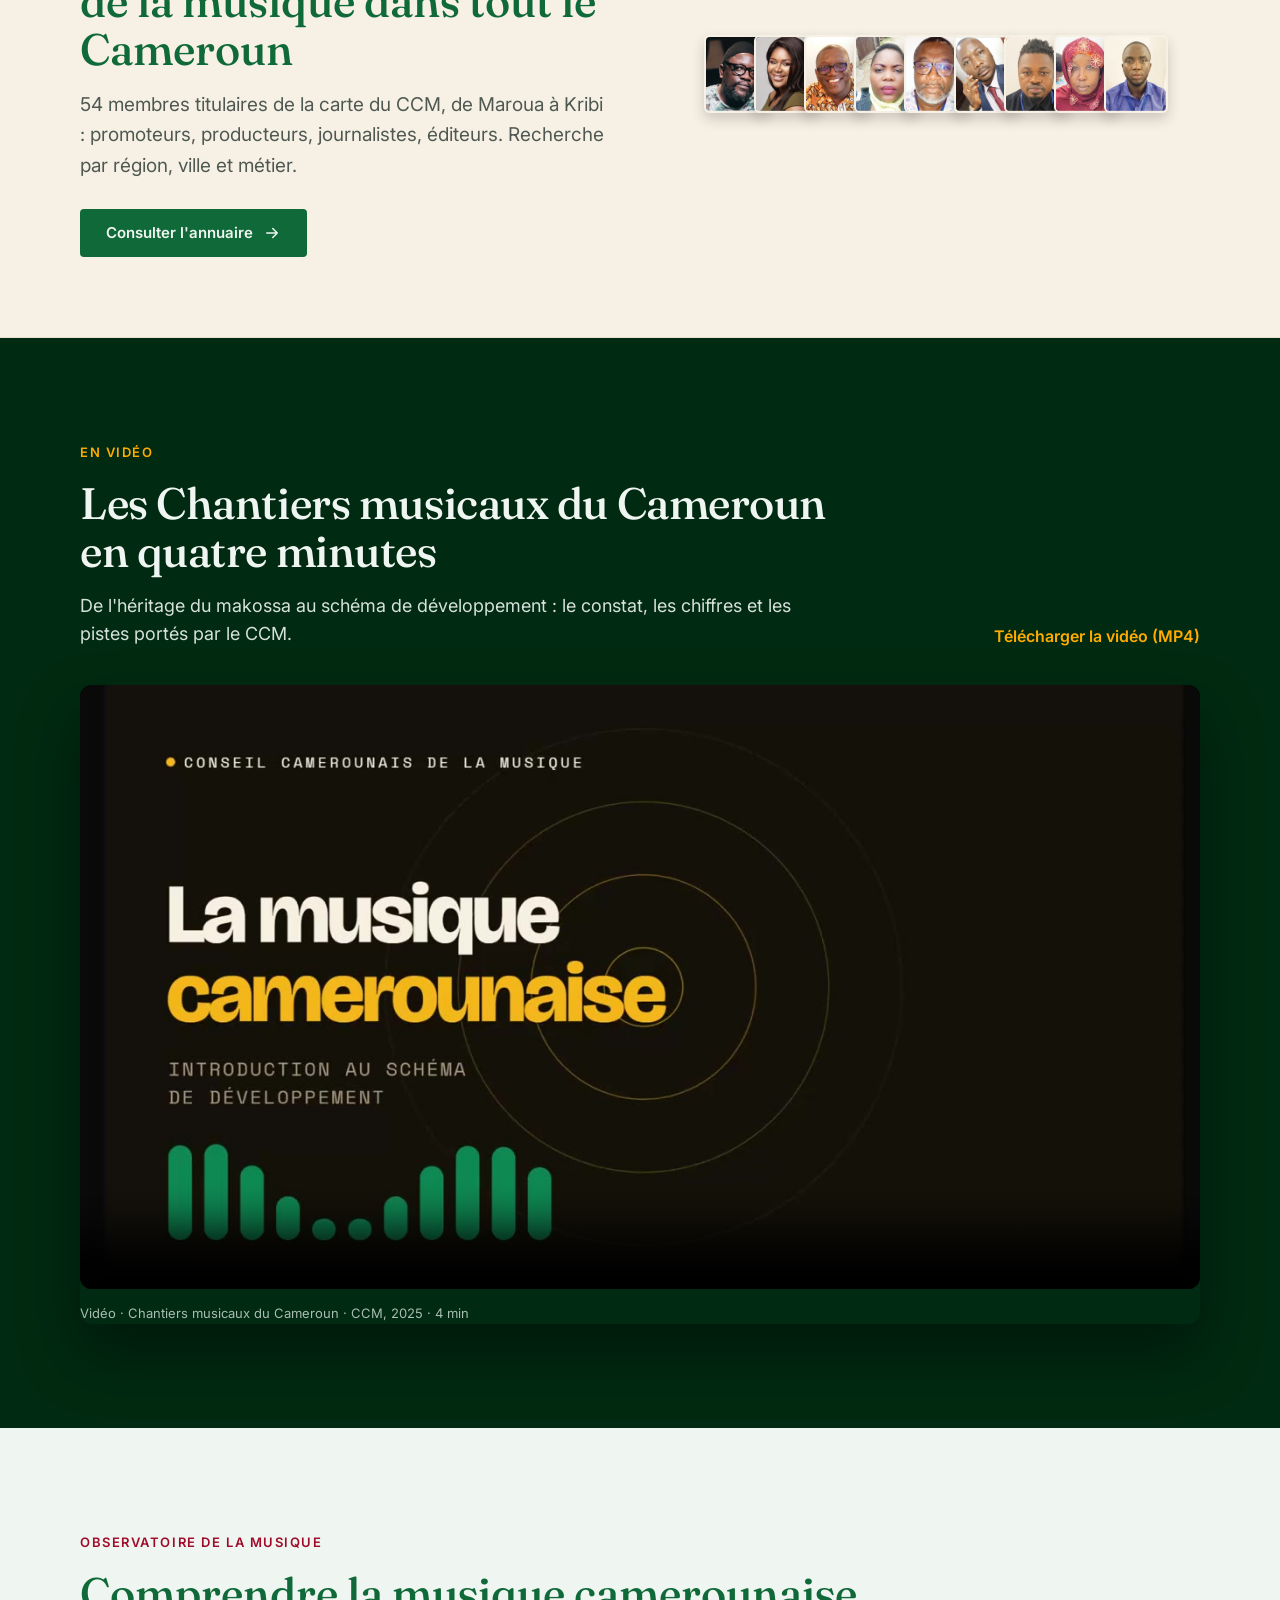
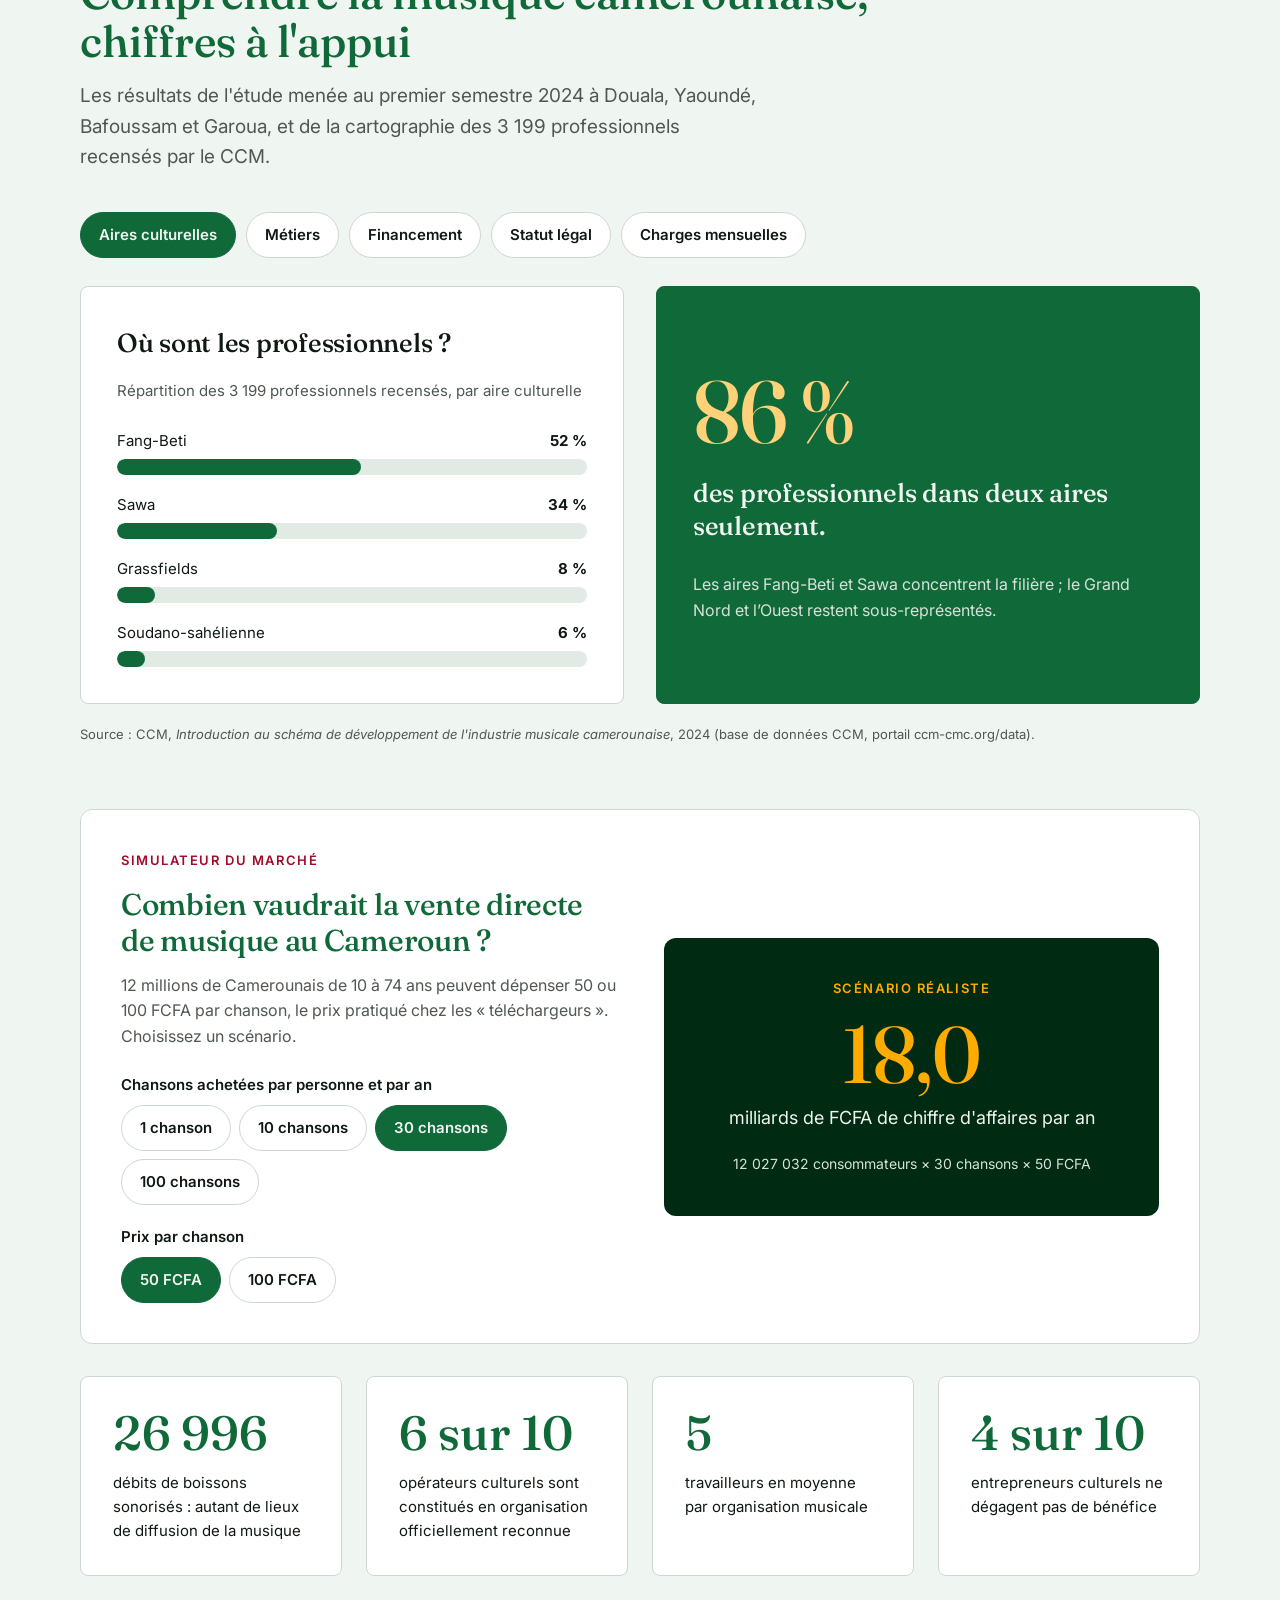
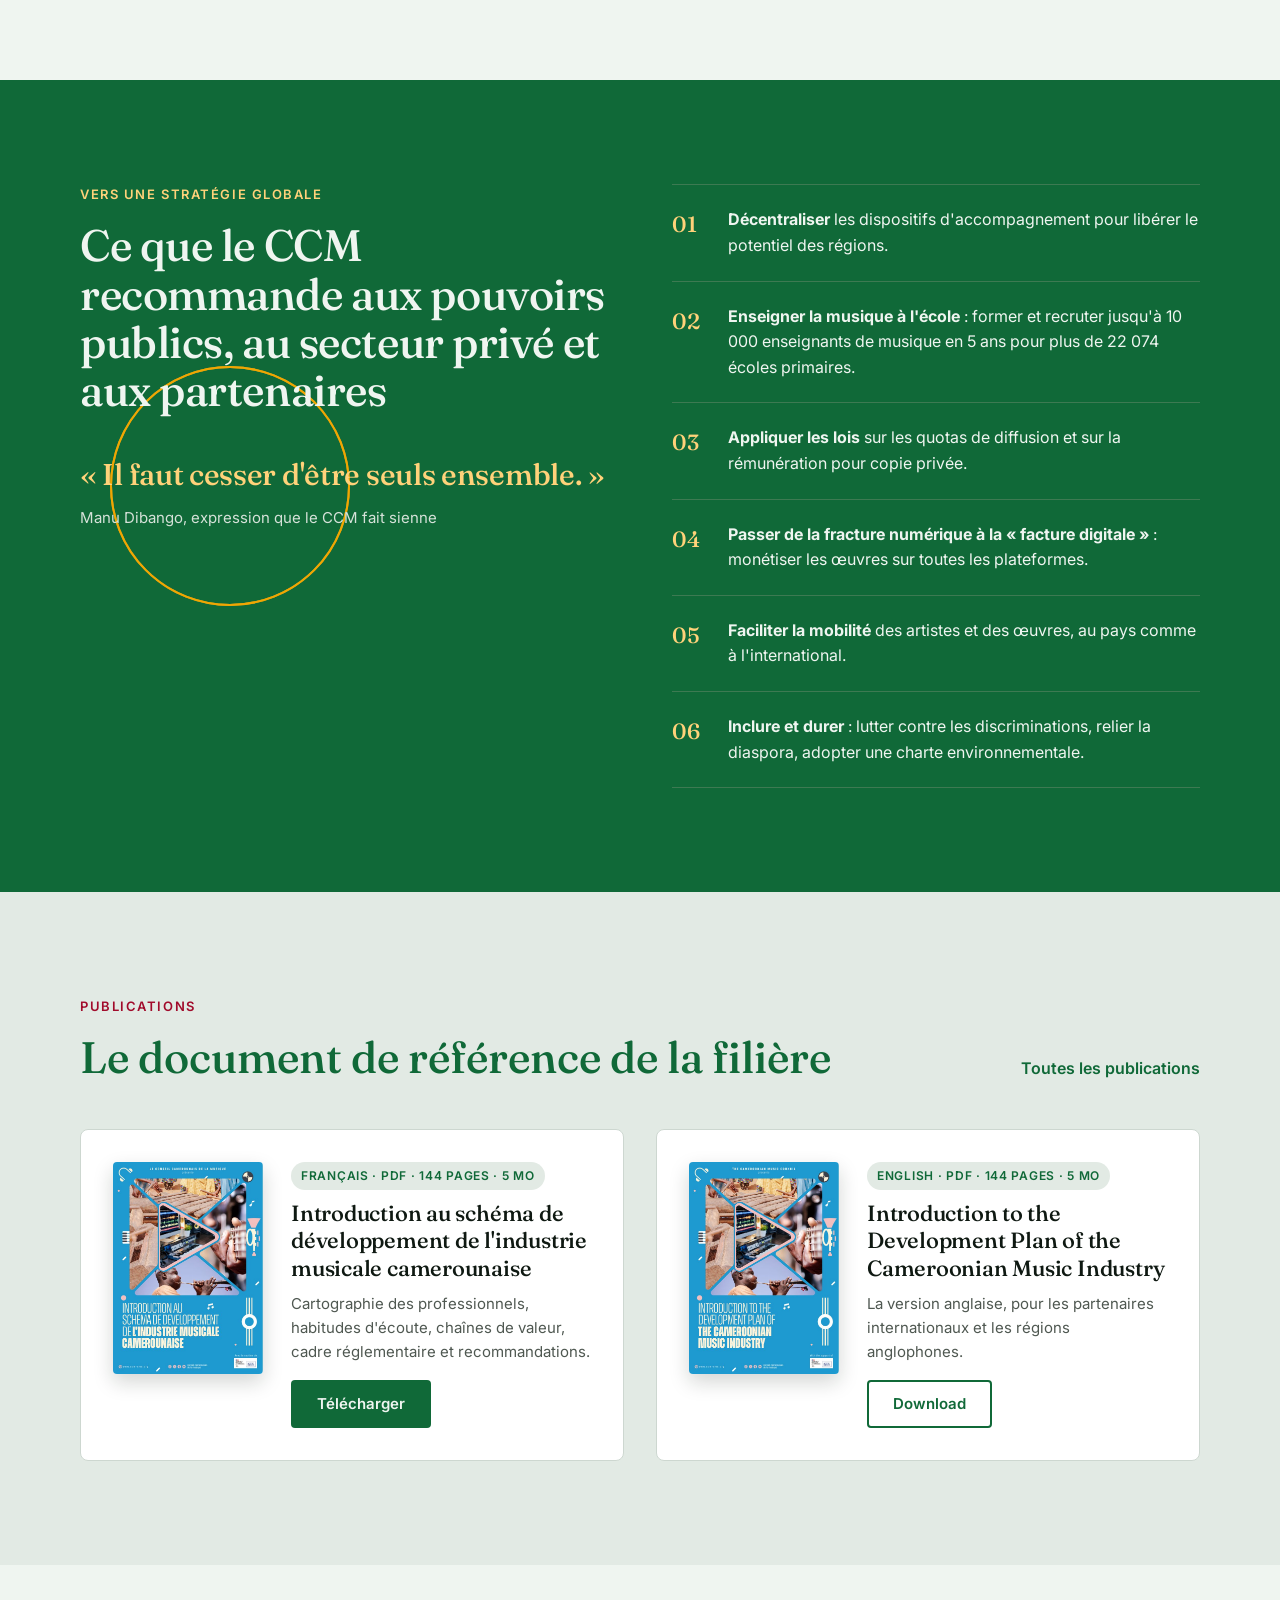
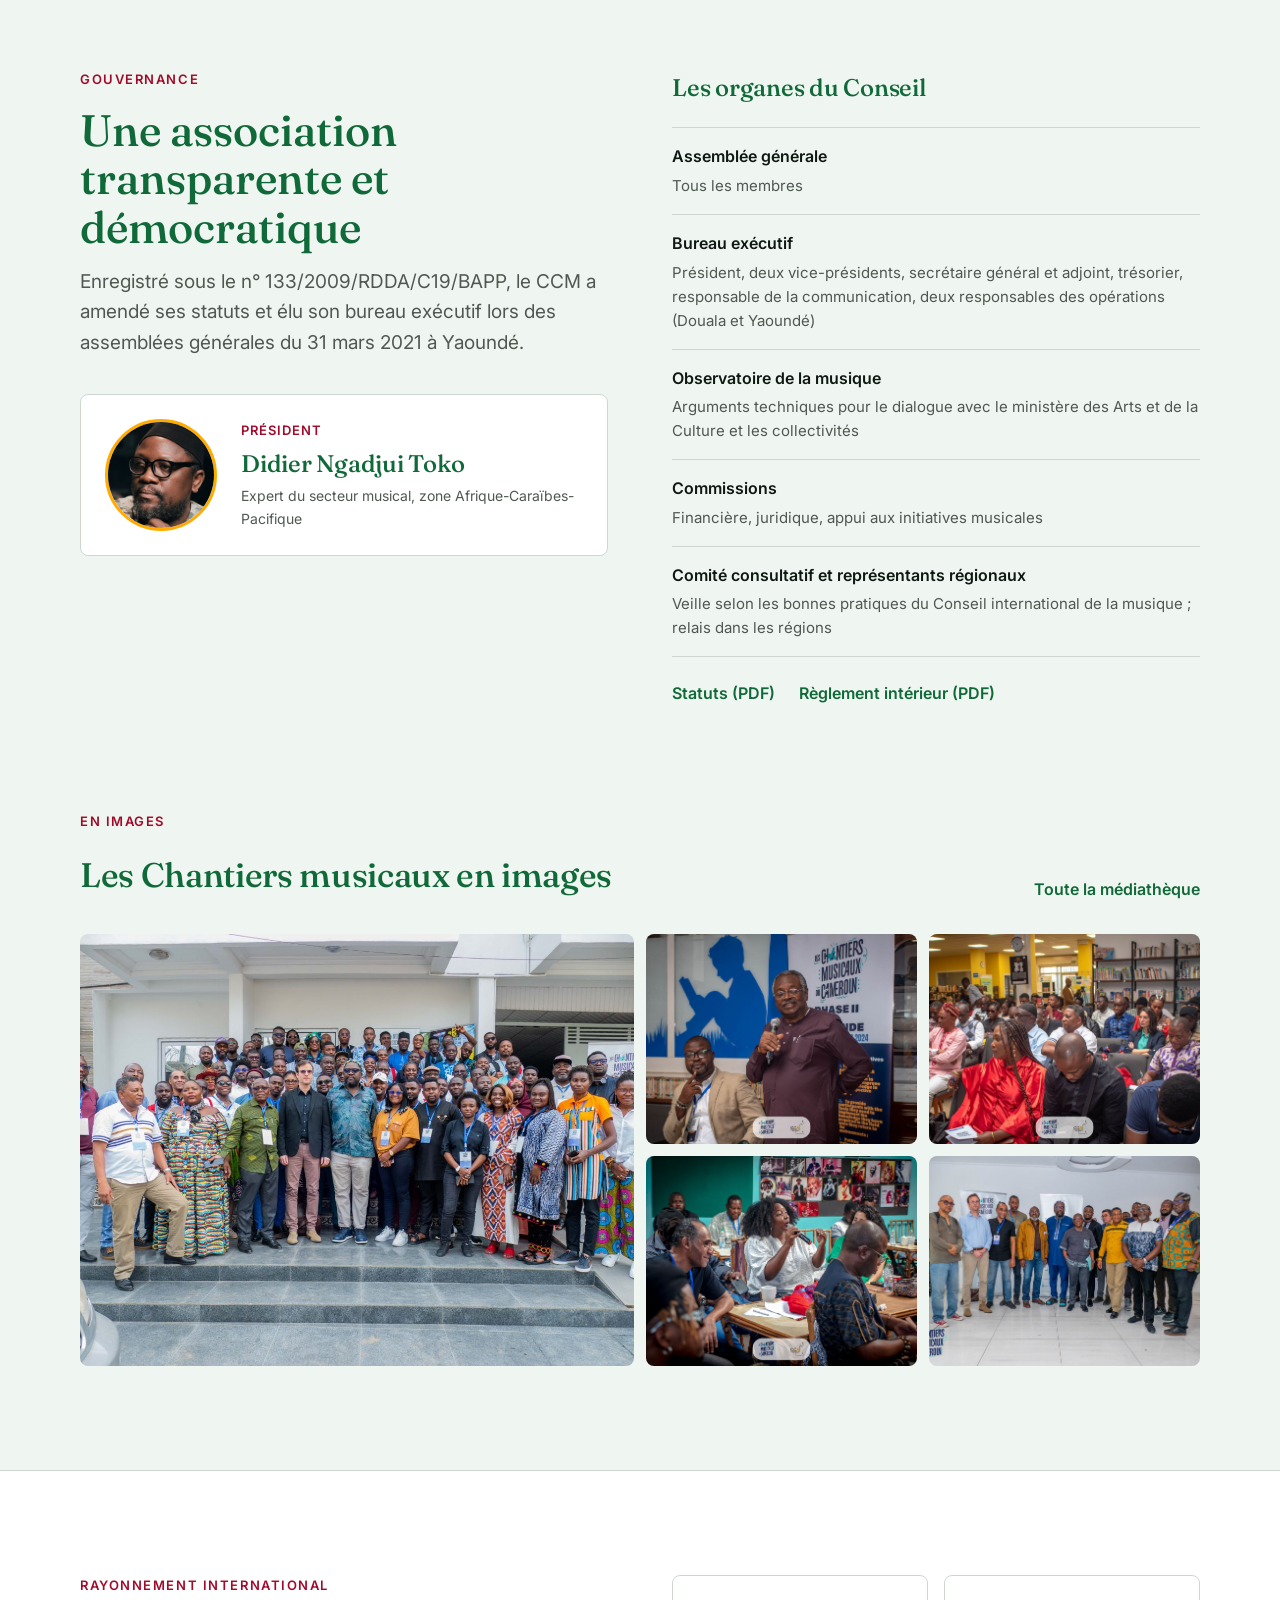
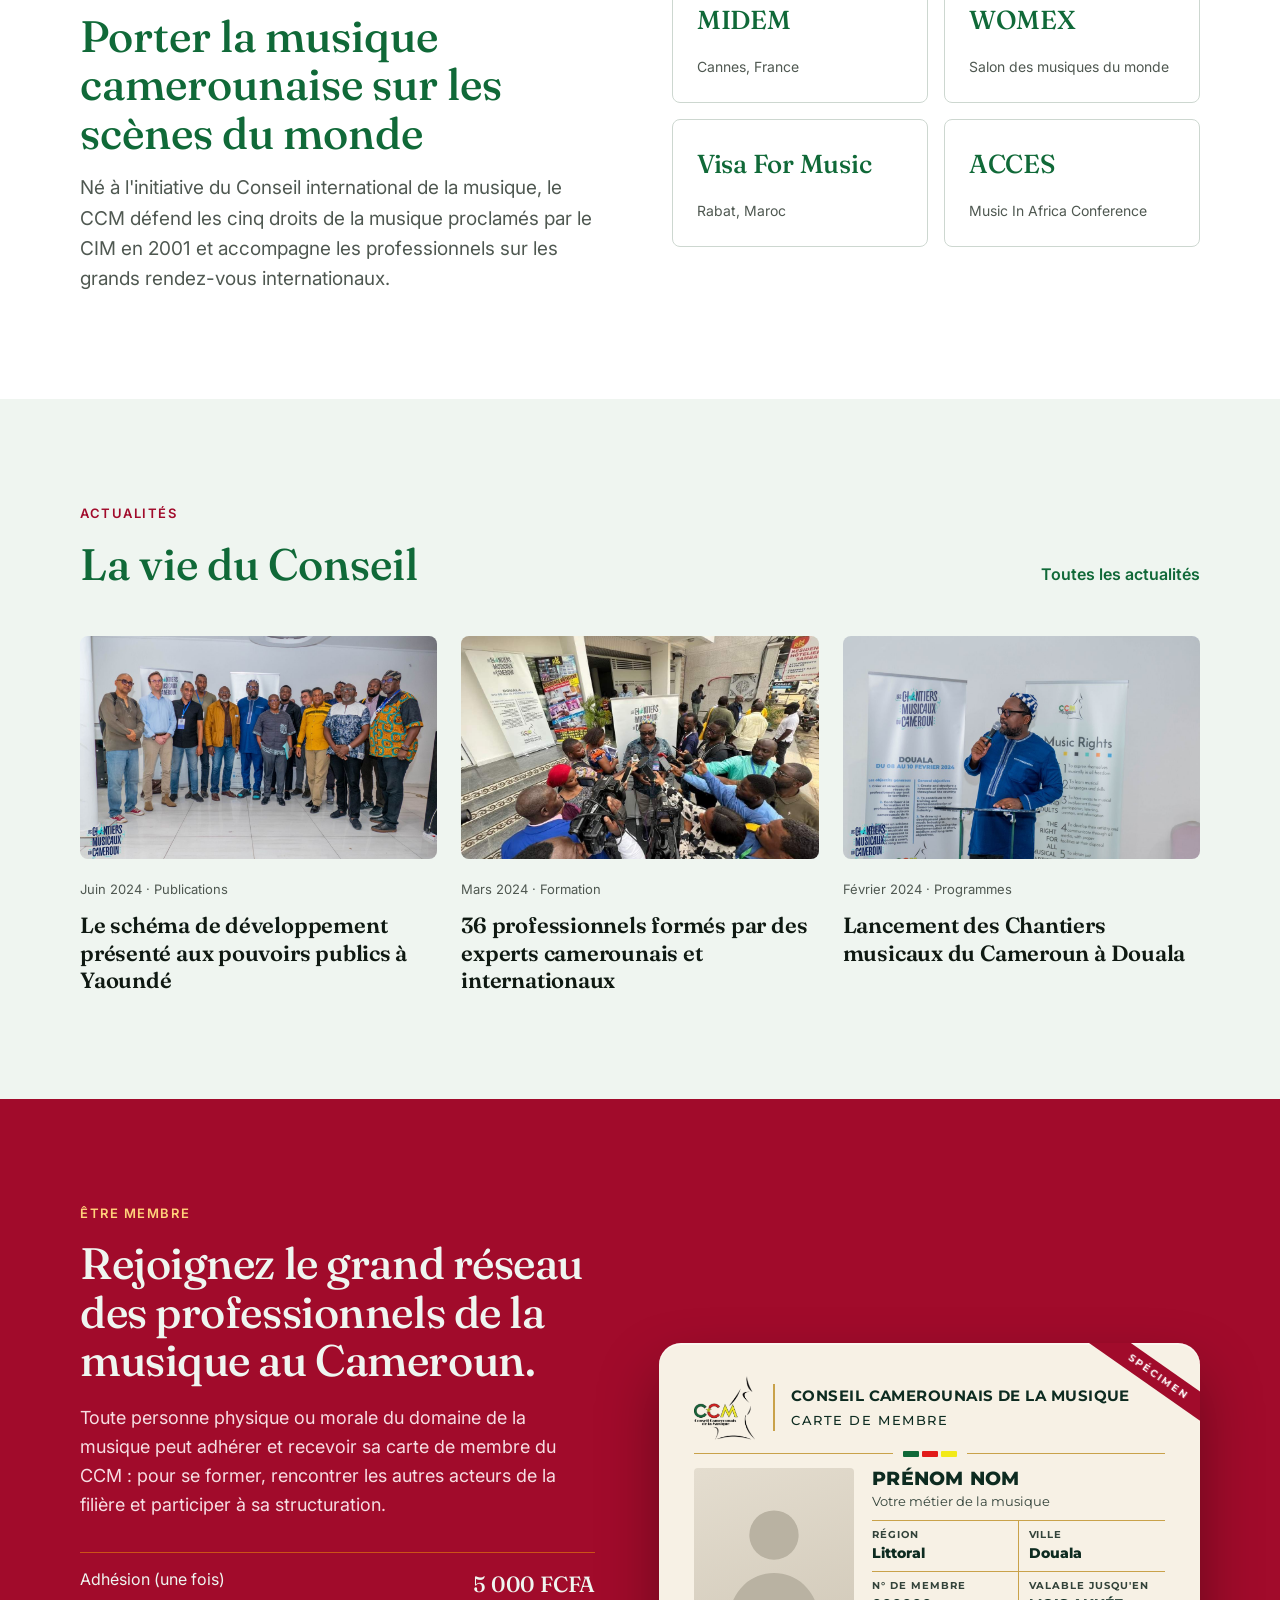
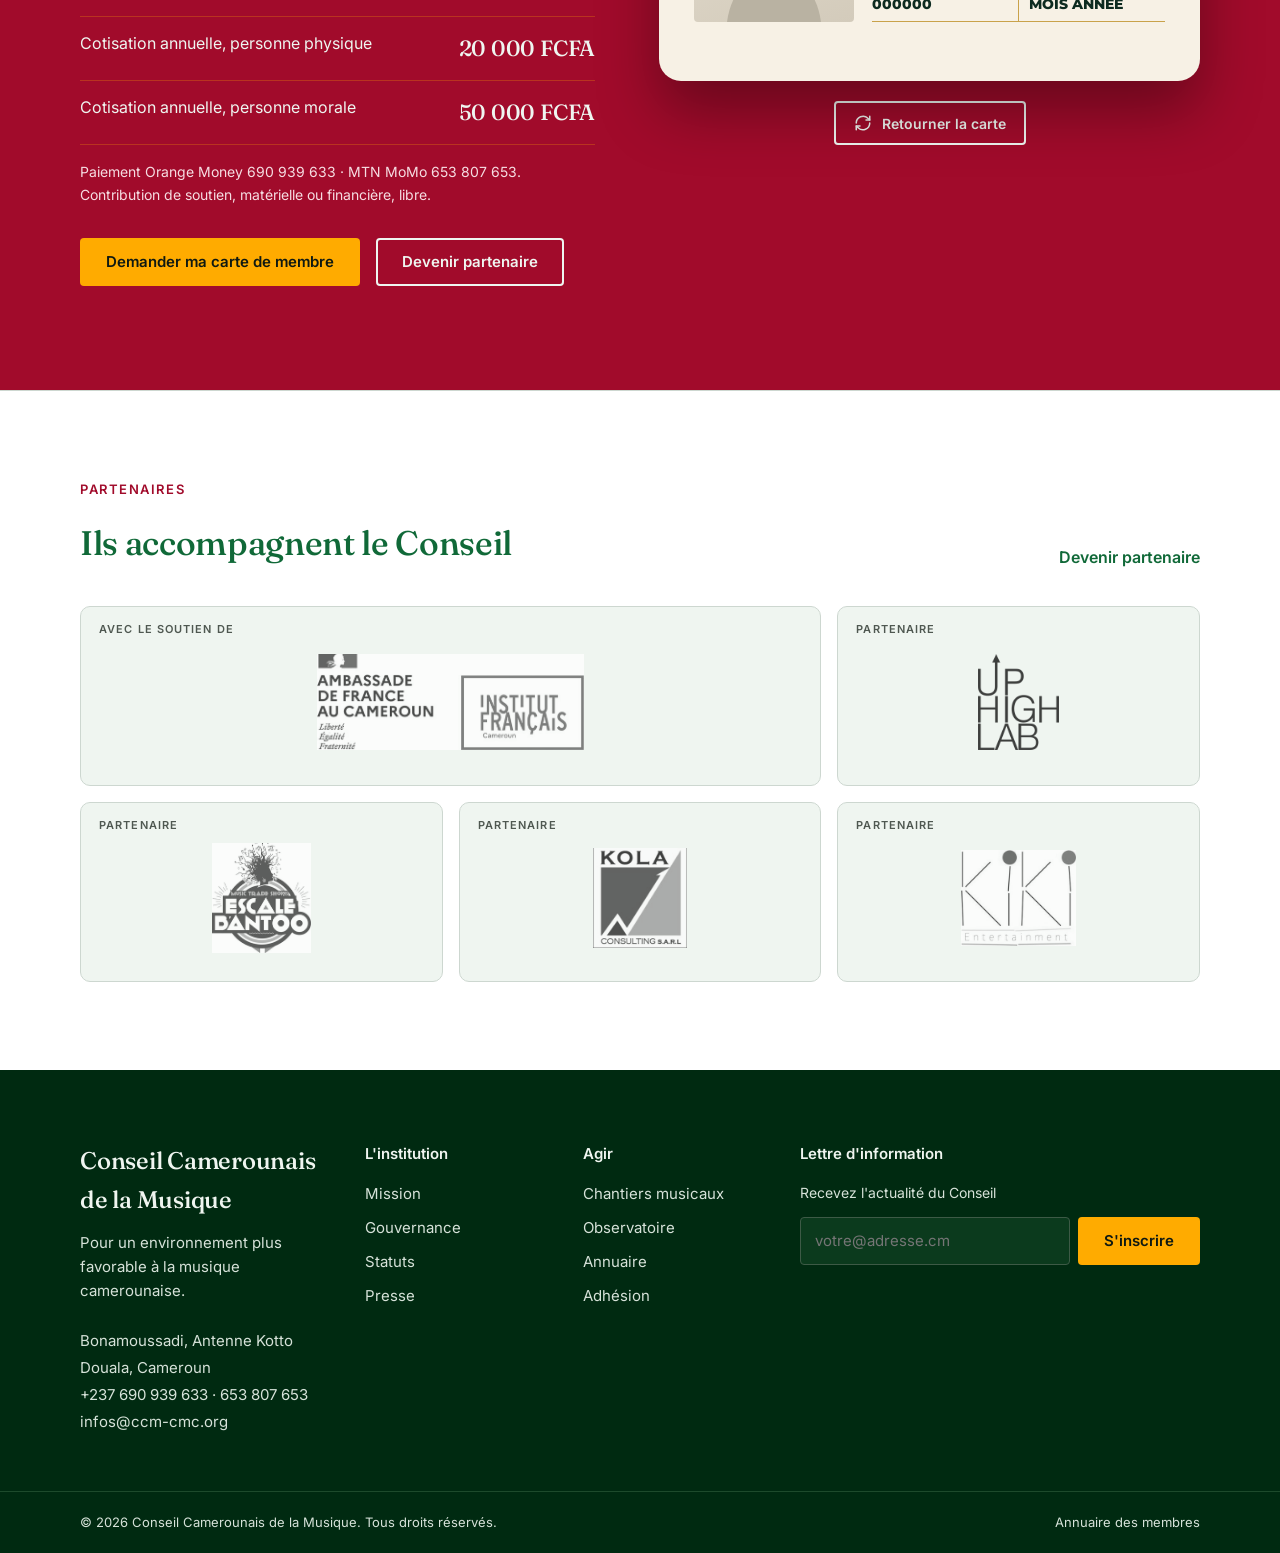
==== commit eead8d22: "Pages intérieures, annuaire des membres, optimisations - Pages Institution, Chantiers musicaux (inte" ====
--- a/index.html
+++ b/index.html
@@ -7,7 +7,8 @@
 <meta name="description" content="Le Conseil Camerounais de la Musique fédère les professionnels de la musique au Cameroun : Chantiers musicaux, observatoire, schéma de développement de l'industrie musicale, adhésion.">
 <meta property="og:title" content="Conseil Camerounais de la Musique">
 <meta property="og:description" content="Bâtir une industrie musicale camerounaise compétitive, viable et rentable.">
-<meta property="og:image" content="assets/groupe-chantiers.jpg">
+<meta property="og:image" content="https://manmbailikol.github.io/ccm-site/assets/partage-ccm.jpg">
+<meta name="twitter:card" content="summary_large_image">
 <meta property="og:type" content="website">
 <meta property="og:locale" content="fr_FR">
 <link rel="alternate" hreflang="fr" href="https://manmbailikol.github.io/ccm-site/">
@@ -17,191 +18,9 @@
 
 <link rel="preconnect" href="https://fonts.googleapis.com">
 <link href="https://fonts.googleapis.com/css2?family=Fraunces:opsz,wght@9..144,400;9..144,500;9..144,600&amp;family=Inter:wght@400;500;600;700&amp;family=Montserrat:ital,wght@0,500;0,700;0,800;1,500&amp;display=swap" rel="stylesheet">
-<style>
-body{margin:0;background:#eff5f0}
-a{color:#106938}a:hover{color:#a10b2b}
-.ccm{--vert:#106938;--vert-nuit:#002a11;--bordeaux:#a10b2b;--ambre:#ffab00;--ambre-texte:#a05f00;--lilas:#bfabcc;--papier:#eff5f0;--surface:#e2eae4;--filet:#cdd7d0;--encre:#0f1912;--gris:#4f5851;font-family:Inter,system-ui,sans-serif;color:var(--encre);background:var(--papier);font-size:16px;line-height:1.6}
-.ccm *{box-sizing:border-box}
-.wrap{max-width:1200px;margin:0 auto;padding:0 40px}
-.serif{font-family:Fraunces,Georgia,serif;font-weight:500;letter-spacing:-0.01em}
-.eyebrow{font-size:13px;font-weight:600;letter-spacing:.12em;text-transform:uppercase;color:var(--bordeaux);margin:0 0 16px}
-.h2{font-family:Fraunces,Georgia,serif;font-weight:500;font-size:44px;line-height:1.1;margin:0;color:var(--vert)}
-.lead{font-size:19px;color:var(--gris);max-width:680px;margin:16px 0 0}
-.btn{display:inline-flex;align-items:center;gap:10px;min-height:48px;padding:0 24px;border-radius:4px;font-weight:600;font-size:15px;text-decoration:none;border:2px solid transparent;font-family:inherit;cursor:pointer;transition:transform .2s ease,background .2s ease,color .2s ease}
-.btn:hover{transform:translateY(-2px)}
-.btn svg{transition:transform .2s ease}.btn:hover svg{transform:translateX(4px)}
-.btn-ambre{background:var(--ambre);color:var(--encre)}.btn-ambre:hover{background:#ffbe3d;color:var(--encre)}
-.btn-ligne{border-color:var(--papier);color:var(--papier);background:transparent}.btn-ligne:hover{background:var(--papier);color:var(--vert)}
-.btn-vert{background:var(--vert);color:var(--papier)}.btn-vert:hover{background:var(--vert-nuit);color:var(--papier)}
-.btn-contour{border-color:var(--vert);color:var(--vert);background:transparent}.btn-contour:hover{background:var(--vert);color:var(--papier)}
-.lien{font-weight:600;color:var(--vert);text-decoration:none;display:inline-flex;align-items:center;gap:8px;background-image:linear-gradient(var(--ambre),var(--ambre));background-size:0 2px;background-repeat:no-repeat;background-position:0 100%;transition:background-size .3s ease,color .2s}
-.lien:hover{color:var(--bordeaux);background-size:100% 2px}
-.section{padding:104px 0}
-.grid4{display:grid;grid-template-columns:repeat(4,minmax(0,1fr));gap:24px}
-.grid3{display:grid;grid-template-columns:repeat(3,minmax(0,1fr));gap:24px}
-.grid2{display:grid;grid-template-columns:repeat(2,minmax(0,1fr));gap:64px;align-items:start}
-.nav{display:flex;gap:28px;align-items:center}
-.nav a{color:var(--encre);text-decoration:none;font-weight:500;font-size:15px;padding:10px 0;border-bottom:2px solid transparent;transition:color .2s,border-color .2s}
-.nav a:hover{color:var(--vert);border-bottom-color:var(--ambre)}
-.carte{background:#fff;border:1px solid var(--filet);border-radius:8px;padding:32px;display:flex;flex-direction:column;gap:14px;transition:transform .3s ease,box-shadow .3s ease,border-color .3s}
-.carte:hover{transform:translateY(-4px);box-shadow:0 18px 40px rgba(0,42,17,.10);border-color:var(--vert)}
-.icone{width:48px;height:48px;border-radius:50%;background:var(--surface);display:flex;align-items:center;justify-content:center;color:var(--vert);transition:background .3s,color .3s}
-.carte:hover .icone{background:var(--vert);color:var(--papier)}
-.chiffre{font-family:Fraunces,Georgia,serif;font-size:56px;line-height:1;color:var(--ambre);font-weight:500;margin:0;font-variant-numeric:tabular-nums}
-.chiffre-vert{font-family:Fraunces,Georgia,serif;font-size:48px;line-height:1;color:var(--vert);font-weight:500;margin:0;font-variant-numeric:tabular-nums}
-.tag{display:inline-block;font-size:12px;font-weight:600;letter-spacing:.06em;text-transform:uppercase;padding:4px 10px;border-radius:999px;background:var(--surface);color:var(--vert)}
-.photo{width:100%;display:block;object-fit:cover;border-radius:8px}
-.source{font-size:13px;color:var(--gris);margin:0}
-.pied a{color:#d6e2d9;text-decoration:none}.pied a:hover{color:var(--ambre)}
-input{font:inherit}
-
-/* Apparition à l'arrivée */
-@keyframes monte{from{opacity:0;transform:translateY(28px)}to{opacity:1;transform:none}}
-.entree{animation:monte .9s cubic-bezier(.2,.7,.2,1) both}
-.d1{animation-delay:.15s}.d2{animation-delay:.3s}.d3{animation-delay:.45s}.d4{animation-delay:.6s}
-
-/* Apparition au défilement */
-@supports (animation-timeline: view()){
-.rv{animation:monte linear both;animation-timeline:view();animation-range:entry 0% cover 22%}
-.rv-g{animation:glisse linear both;animation-timeline:view();animation-range:entry 0% cover 25%}
-}
-@keyframes glisse{from{opacity:0;transform:translateX(-40px)}to{opacity:1;transform:none}}
-
-/* Diaporama du héros */
-.diapo{position:absolute;inset:0;overflow:hidden}
-.diapo img{position:absolute;inset:0;width:100%;height:100%;object-fit:cover;opacity:0;animation:fondu 18s infinite}
-.diapo img:nth-child(1){animation-delay:0s}.diapo img:nth-child(2){animation-delay:6s}.diapo img:nth-child(3){animation-delay:12s}
-@keyframes fondu{0%{opacity:0;transform:scale(1.08)}6%{opacity:1}33%{opacity:1}40%{opacity:0;transform:scale(1)}100%{opacity:0}}
-
-/* Égaliseur */
-.eq{display:flex;align-items:flex-end;gap:6px;height:56px}
-.eq span{width:8px;height:100%;border-radius:4px;background:var(--ambre);transform-origin:bottom;animation:eq 1.2s ease-in-out infinite alternate}
-.eq span:nth-child(2n){animation-duration:.9s;background:var(--papier)}
-.eq span:nth-child(3n){animation-duration:1.5s}
-.eq span:nth-child(4n){animation-duration:.7s;background:#e05a6f}
-.eq span:nth-child(5n){animation-duration:1.1s}
-@keyframes eq{0%{transform:scaleY(.15)}50%{transform:scaleY(.8)}100%{transform:scaleY(.35)}}
-
-/* Défilé des rythmes */
-.defile{overflow:hidden;white-space:nowrap}
-.defile-piste{display:inline-flex;gap:56px;padding-right:56px;animation:defile 40s linear infinite}
-.defile-lent .defile-piste{animation-duration:60s;animation-direction:reverse}
-.defile:hover .defile-piste{animation-play-state:paused}
-@keyframes defile{from{transform:translateX(0)}to{transform:translateX(-50%)}}
-
-/* Barres animées */
-.barre{height:16px;border-radius:8px;background:var(--surface);overflow:hidden}
-.barre span{display:block;height:100%;border-radius:8px;animation:pousse 1.1s cubic-bezier(.2,.7,.2,1) both;transition:width .8s cubic-bezier(.2,.7,.2,1)}
-@keyframes pousse{from{width:0}}
-
-/* Onglets et pastilles */
-.onglet{font:inherit;font-size:15px;font-weight:600;padding:10px 18px;min-height:44px;border-radius:999px;border:1px solid var(--filet);background:#fff;color:var(--encre);cursor:pointer;transition:all .2s}
-.onglet:hover{border-color:var(--vert);color:var(--vert)}
-.onglet-actif{background:var(--vert);border-color:var(--vert);color:var(--papier)}
-.onglet-actif:hover{color:var(--papier)}
-
-/* Points Boomplay */
-.points{display:grid;grid-template-columns:repeat(22,minmax(0,1fr));gap:5px}
-.points i{display:block;aspect-ratio:1;border-radius:50%;background:rgba(239,245,240,.22);animation:point .4s ease both;animation-delay:calc(var(--i) * 6ms)}
-.points i.payant{background:var(--ambre);box-shadow:0 0 0 4px rgba(255,171,0,.35);animation:point .4s ease both,pulse 1.6s ease-in-out 2.5s infinite}
-@keyframes point{from{transform:scale(0)}}
-@keyframes pulse{50%{box-shadow:0 0 0 9px rgba(255,171,0,0)}}
-
-/* Anneaux */
-.anneaux{position:absolute;inset:0;overflow:hidden;pointer-events:none}
-.anneaux i{position:absolute;left:18%;top:50%;width:240px;height:240px;margin:-120px 0 0 -120px;border-radius:50%;border:2px solid rgba(255,171,0,.5);animation:onde 6s linear infinite}
-.anneaux i:nth-child(2){animation-delay:1.5s}.anneaux i:nth-child(3){animation-delay:3s}.anneaux i:nth-child(4){animation-delay:4.5s}
-@keyframes onde{from{transform:scale(.3);opacity:.9}to{transform:scale(4.5);opacity:0}}
-
-/* Étapes */
-.etape-photo{animation:apparait .7s ease both}
-@keyframes apparait{from{opacity:0;transform:scale(1.03)}to{opacity:1;transform:none}}
-.progression{height:3px;background:rgba(15,25,18,.15);border-radius:2px;overflow:hidden}
-.progression span{display:block;height:100%;background:var(--bordeaux);animation:remplit 7s linear both}
-@keyframes remplit{from{width:0}to{width:100%}}
-
-/* Galerie */
-.galerie a{display:block;overflow:hidden;border-radius:8px}
-.galerie img{transition:transform .6s ease}
-.galerie a:hover img{transform:scale(1.06)}
-
-
-/* Carte de membre */
-.carte3d{width:100%;max-width:560px;aspect-ratio:1.6/1;perspective:1600px}
-.carte3d-flotte{width:100%;height:100%;animation:flotte 6s ease-in-out infinite}
-@keyframes flotte{0%,100%{transform:translateY(0) rotate(-1.5deg)}50%{transform:translateY(-10px) rotate(0.5deg)}}
-.carte3d-inner{position:relative;width:100%;height:100%;transform-style:preserve-3d;transition:transform .9s cubic-bezier(.3,.7,.2,1)}
-.carte3d.retournee .carte3d-inner{transform:rotateY(180deg)}
-.carte-face{position:absolute;inset:0;border-radius:22px;backface-visibility:hidden;-webkit-backface-visibility:hidden;overflow:hidden;box-shadow:0 30px 60px rgba(0,0,0,.35),0 2px 0 rgba(255,255,255,.4) inset;font-family:Montserrat,Inter,sans-serif}
-.carte-recto{background:#f7f1e5;color:#0d2b20;padding:6% 6.5%;display:flex;flex-direction:column;gap:4%}
-.carte-recto::before{content:"";position:absolute;inset:0;background:linear-gradient(115deg,transparent 35%,rgba(255,255,255,.55) 48%,transparent 60%);transform:translateX(-120%);animation:reflet 7s ease-in-out 1.5s infinite;pointer-events:none}
-@keyframes reflet{0%,70%{transform:translateX(-120%)}100%{transform:translateX(120%)}}
-.carte-verso{background:#06392b;transform:rotateY(180deg);padding:9% 8% 8%;display:flex;flex-direction:column;align-items:center;gap:5%}
-.carte-titre{font-weight:700;text-transform:uppercase;letter-spacing:.03em;color:#0d2b20}
-.carte-sous{font-weight:500;text-transform:uppercase;letter-spacing:.12em;color:#0d2b20}
-.carte-nom{font-weight:800;text-transform:uppercase;letter-spacing:.01em;color:#0d2b20;line-height:1.15}
-.carte-filet{display:flex;align-items:center;gap:10px;width:100%}
-.carte-filet i{flex:1;height:1.5px;background:#c9a24a}
-.carte-filet .tri{display:flex;gap:3px}
-.carte-filet .tri b{display:block;width:16px;height:6px;border-radius:1px}
-.carte-photo{background:linear-gradient(160deg,#e4ddcf,#d3cbbb);border-radius:4px;display:flex;align-items:flex-end;justify-content:center;overflow:hidden;min-height:120px}
-.carte-champs{display:grid;grid-template-columns:repeat(2,minmax(0,1fr));border-top:1.5px solid #c9a24a}
-.carte-champs div{padding:6px 8px 6px 0;border-bottom:1.5px solid #c9a24a;display:flex;flex-direction:column}
-.carte-champs div:nth-child(odd){border-right:1.5px solid #c9a24a}
-.carte-champs div:nth-child(even){padding-left:10px}
-.carte-champs span{font-size:9.5px;font-weight:700;letter-spacing:.1em;text-transform:uppercase;color:#33433a}
-.carte-champs strong{font-size:14px;font-weight:800;color:#0d2b20;white-space:nowrap;overflow:hidden;text-overflow:ellipsis}
-.carte-specimen{position:absolute;right:-38px;top:22px;transform:rotate(35deg);background:#a10b2b;color:#fff;font-size:10px;font-weight:700;letter-spacing:.2em;text-transform:uppercase;padding:4px 44px}
-
-.video-cadre{position:relative;box-shadow:0 30px 60px rgba(0,0,0,.4);border-radius:12px}
-/* Logos partenaires */
-.logo-carte{position:relative;display:flex;align-items:center;justify-content:center;min-height:180px;padding:40px 28px 28px;background:var(--papier);border:1px solid var(--filet);border-radius:10px;text-decoration:none;overflow:hidden;transition:transform .3s ease,box-shadow .3s ease,border-color .3s,background .3s}
-.logo-carte img{max-width:100%;width:auto;height:auto;filter:grayscale(1);opacity:.75;transition:filter .4s ease,opacity .4s ease,transform .4s ease}
-.logo-carte:hover{transform:translateY(-4px);background:#fff;border-color:var(--vert);box-shadow:0 18px 40px rgba(0,42,17,.10)}
-.logo-carte:hover img{filter:none;opacity:1;transform:scale(1.04)}
-.logo-carte::after{content:"";position:absolute;left:0;bottom:0;height:3px;width:0;background:var(--ambre);transition:width .4s ease}
-.logo-carte:hover::after{width:100%}
-.logo-type{position:absolute;top:14px;left:18px;font-size:11px;font-weight:600;letter-spacing:.1em;text-transform:uppercase;color:var(--gris)}
-@media (hover: none){.logo-carte img{filter:none;opacity:1}}
-
-@media (prefers-reduced-motion: reduce){
-.ccm *,.ccm *::before{animation:none !important;transition:none !important}
-.diapo img:first-child{opacity:1}
-}
-@media (max-width:900px){
-.wrap{padding:0 20px}
-.grid4{grid-template-columns:repeat(2,minmax(0,1fr))}
-.grid3,.grid2{grid-template-columns:minmax(0,1fr);gap:32px}
-.nav{display:none}
-.hero-titre{font-size:42px !important}
-.h2{font-size:34px}
-.section{padding:64px 0}
-.hero-grille,.phase-ligne,.monde-grille,.adhesion-grille{grid-template-columns:minmax(0,1fr) !important}
-.bandeau,.pied-grille,.galerie,.logos{grid-template-columns:repeat(2,minmax(0,1fr)) !important}
-.galerie a{grid-column:auto !important;grid-row:auto !important}
-.points{grid-template-columns:repeat(16,minmax(0,1fr))}
-}
-@media (max-width:520px){.grid4,.bandeau,.pied-grille,.galerie,.logos{grid-template-columns:minmax(0,1fr) !important}}
-</style>
-
-<style>
-html{scroll-behavior:smooth}
-@media (prefers-reduced-motion: reduce){html{scroll-behavior:auto}}
-[id]{scroll-margin-top:100px}
-.etape-onglet{font:inherit;text-align:left;cursor:pointer;padding:18px 20px;border-radius:10px;min-height:44px;transition:all .25s;color:var(--encre);background:rgba(239,245,240,.55);border:2px solid transparent}
-.etape-onglet:hover{background:rgba(239,245,240,.85)}
-.etape-active{background:var(--papier);border-color:var(--bordeaux);box-shadow:0 10px 24px rgba(15,25,18,.12)}
-.menu-btn{display:none;width:48px;height:48px;align-items:center;justify-content:center;border:1px solid var(--filet);border-radius:6px;background:#fff;color:var(--encre);cursor:pointer}
-.points i{display:block}
-@media (max-width:900px){
-.menu-btn{display:inline-flex}
-.entete-cta{display:none !important}
-.nav.ouvert{display:flex !important;position:absolute;top:100%;left:0;right:0;flex-direction:column;align-items:stretch !important;gap:0 !important;background:var(--papier);border-bottom:1px solid var(--filet);box-shadow:0 18px 30px rgba(0,0,0,.08);padding:8px 20px 16px}
-.nav.ouvert a{padding:14px 0;border-bottom:1px solid var(--filet)}
-#etapes-onglets{grid-template-columns:minmax(0,1fr) !important}
-.phase-ligne > div:last-child{padding:28px !important}
-}
-</style>
+<link rel="stylesheet" href="assets/css/site.css">
+<script type="application/ld+json">{"@context": "https://schema.org", "@type": "Organization", "name": "Conseil Camerounais de la Musique", "alternateName": ["CCM", "Cameroon Music Council"], "url": "https://manmbailikol.github.io/ccm-site/", "logo": "https://manmbailikol.github.io/ccm-site/assets/logo-ccm.webp", "foundingDate": "2009-09-14", "foundingLocation": "Douala", "email": "infos@ccm-cmc.org", "telephone": "+237690939633", "address": {"@type": "PostalAddress", "streetAddress": "Bonamoussadi, Antenne Kotto", "addressLocality": "Douala", "addressCountry": "CM"}, "memberOf": {"@type": "Organization", "name": "Conseil international de la musique"}}</script>
+<!-- STATS -->
 </head>
 <body>
 
@@ -212,8 +31,8 @@
 <div class="wrap" style="display: flex; justify-content: space-between; align-items: center; min-height: 40px; gap: 16px; flex-wrap: wrap">
 <span>Association à but non lucratif et apolitique · Membre du réseau du Conseil international de la musique</span>
 <div style="display: flex; gap: 20px; align-items: center">
-<a href="#presse" style="color: #d6e2d9; text-decoration: none">Espace presse</a>
-<a href="#annuaire" style="color: #d6e2d9; text-decoration: none">Annuaire des professionnels</a>
+<a href="actualites/" style="color: #d6e2d9; text-decoration: none">Espace presse</a>
+<a href="annuaire/" style="color: #d6e2d9; text-decoration: none">Annuaire des professionnels</a>
 <div role="group" aria-label="Langue" style="display: flex; gap: 4px">
 <a href="./" aria-current="true" style="color: var(--ambre); font-weight: 700; text-decoration: none; padding: 4px 6px">FR</a>
 <a href="en/" hreflang="en" lang="en" style="color: #d6e2d9; text-decoration: none; padding: 4px 6px">EN</a>
@@ -229,12 +48,11 @@
 <img src="assets/logo-ccm.webp" alt="Logo du Conseil Camerounais de la Musique" style="height: 64px; width: auto; display: block">
 </a>
 <nav class="nav" id="nav-principale" aria-label="Navigation principale">
-<a href="#institution">L'institution</a>
-<a href="#programmes">Chantiers musicaux</a>
-<a href="#video">Vidéo</a>
-<a href="#observatoire">Observatoire</a>
-<a href="#ressources">Publications</a>
-<a href="#actualites">Actualités</a>
+<a href="institution/">L'institution</a>
+<a href="chantiers/">Chantiers musicaux</a>
+<a href="observatoire/">Observatoire</a>
+<a href="annuaire/">Annuaire</a>
+<a href="actualites/">Actualités</a>
 <a href="#contact">Contact</a>
 </nav>
 <div style="display: flex; gap: 12px; align-items: center">
@@ -244,6 +62,7 @@
 </div>
 </header>
 
+<main id="contenu">
 <!-- Héros -->
 <section id="accueil" style="background: var(--vert); color: var(--papier)">
 <div class="hero-grille" style="display: grid; grid-template-columns: repeat(2, minmax(0, 1fr)); min-height: 660px">
@@ -310,9 +129,9 @@
 <p class="lead">Admis au Conseil international de la musique en 2003, le Cameroun s'est doté, à sa demande, d'une association nationale dédiée : le CCM, enregistré à Douala le 14 septembre 2009.</p>
 <p style="margin: 20px 0 0; font-size: 16px; max-width: 560px">Sa mission : structurer l'industrie musicale en veillant à l'épanouissement des acteurs, documenter et valoriser le patrimoine, encourager l'éducation musicale des jeunes, et défendre le statut et les droits des musiciens.</p>
 <div style="display: flex; gap: 24px; margin-top: 32px; flex-wrap: wrap">
-<a class="lien" href="#mission">Mission et objectifs</a>
+<a class="lien" href="institution/#mission">Mission et objectifs</a>
 <a class="lien" href="#gouvernance">Gouvernance</a>
-<a class="lien" href="#cinq-droits">Les cinq droits de la musique</a>
+<a class="lien" href="institution/#droits">Les cinq droits de la musique</a>
 </div>
 </div>
 <div class="grid2 rv" style="gap: 16px">
@@ -397,6 +216,19 @@
 <p id="etape-chiffres" style="margin: 18px 0 0; font-size: 14px; font-weight: 600; color: var(--gris)"></p>
 </div>
 </article>
+</div>
+</section>
+
+<!-- Annuaire -->
+<section id="annuaire-accueil" aria-labelledby="annuaire-titre" style="background: #f7f1e5; border-top: 1px solid #e8dfcc; border-bottom: 1px solid #e8dfcc; padding: 80px 0">
+<div class="wrap grid2" style="align-items: center">
+<div class="rv">
+<p class="eyebrow">Annuaire des membres</p>
+<h2 id="annuaire-titre" class="h2">Trouvez un professionnel de la musique dans tout le Cameroun</h2>
+<p class="lead">54 membres titulaires de la carte du CCM, de Maroua à Kribi : promoteurs, producteurs, journalistes, éditeurs. Recherche par région, ville et métier.</p>
+<a class="btn btn-vert" href="annuaire/" style="margin-top: 28px">Consulter l'annuaire<svg aria-hidden="true" width="18" height="18" viewBox="0 0 24 24" fill="none" stroke="currentColor" stroke-width="2" stroke-linecap="round" stroke-linejoin="round"><path d="M5 12h14M13 6l6 6-6 6"></path></svg></a>
+</div>
+<div class="rv" aria-hidden="true" style="display: flex; flex-wrap: wrap; padding-left: 14px; justify-content: center"><img src="assets/membres/000001.jpg" alt="" loading="lazy" width="64" height="78" style="width: 64px; height: 78px; object-fit: cover; border-radius: 6px; border: 2px solid #f7f1e5; margin-left: -14px; box-shadow: 0 6px 14px rgba(0,0,0,.18)"><img src="assets/membres/000002.jpg" alt="" loading="lazy" width="64" height="78" style="width: 64px; height: 78px; object-fit: cover; border-radius: 6px; border: 2px solid #f7f1e5; margin-left: -14px; box-shadow: 0 6px 14px rgba(0,0,0,.18)"><img src="assets/membres/000003.jpg" alt="" loading="lazy" width="64" height="78" style="width: 64px; height: 78px; object-fit: cover; border-radius: 6px; border: 2px solid #f7f1e5; margin-left: -14px; box-shadow: 0 6px 14px rgba(0,0,0,.18)"><img src="assets/membres/000004.jpg" alt="" loading="lazy" width="64" height="78" style="width: 64px; height: 78px; object-fit: cover; border-radius: 6px; border: 2px solid #f7f1e5; margin-left: -14px; box-shadow: 0 6px 14px rgba(0,0,0,.18)"><img src="assets/membres/000005.jpg" alt="" loading="lazy" width="64" height="78" style="width: 64px; height: 78px; object-fit: cover; border-radius: 6px; border: 2px solid #f7f1e5; margin-left: -14px; box-shadow: 0 6px 14px rgba(0,0,0,.18)"><img src="assets/membres/000009.jpg" alt="" loading="lazy" width="64" height="78" style="width: 64px; height: 78px; object-fit: cover; border-radius: 6px; border: 2px solid #f7f1e5; margin-left: -14px; box-shadow: 0 6px 14px rgba(0,0,0,.18)"><img src="assets/membres/000010.jpg" alt="" loading="lazy" width="64" height="78" style="width: 64px; height: 78px; object-fit: cover; border-radius: 6px; border: 2px solid #f7f1e5; margin-left: -14px; box-shadow: 0 6px 14px rgba(0,0,0,.18)"><img src="assets/membres/000011.jpg" alt="" loading="lazy" width="64" height="78" style="width: 64px; height: 78px; object-fit: cover; border-radius: 6px; border: 2px solid #f7f1e5; margin-left: -14px; box-shadow: 0 6px 14px rgba(0,0,0,.18)"><img src="assets/membres/000012.jpg" alt="" loading="lazy" width="64" height="78" style="width: 64px; height: 78px; object-fit: cover; border-radius: 6px; border: 2px solid #f7f1e5; margin-left: -14px; box-shadow: 0 6px 14px rgba(0,0,0,.18)"></div>
 </div>
 </section>
 
@@ -514,13 +346,13 @@
 <p class="eyebrow">Publications</p>
 <h2 class="h2">Le document de référence de la filière</h2>
 </div>
-<a class="lien" href="#ressources-toutes">Toutes les publications</a>
+<a class="lien" href="chantiers/#contributeurs">Toutes les publications</a>
 </div>
 <div class="grid2" style="margin-top: 48px; gap: 32px">
 <article class="carte rv" style="flex-direction: row; gap: 28px; align-items: flex-start">
 <img src="assets/couv-fr.jpg" alt="Couverture du rapport en français" style="width: 150px; height: auto; border-radius: 4px; box-shadow: 0 8px 20px rgba(15,25,18,.18); flex-shrink: 0">
 <div style="display: flex; flex-direction: column; gap: 10px">
-<span class="tag" style="align-self: flex-start">Français · PDF · 144 pages</span>
+<span class="tag" style="align-self: flex-start">Français · PDF · 144 pages · 5 Mo</span>
 <h3 class="serif" style="margin: 0; font-size: 22px; line-height: 1.25">Introduction au schéma de développement de l'industrie musicale camerounaise</h3>
 <p style="margin: 0; font-size: 15px; color: var(--gris)">Cartographie des professionnels, habitudes d'écoute, chaînes de valeur, cadre réglementaire et recommandations.</p>
 <a class="btn btn-vert" href="docs/introduction-schema-developpement-industrie-musicale-camerounaise.pdf" download style="align-self: flex-start; margin-top: 6px">Télécharger</a>
@@ -529,7 +361,7 @@
 <article class="carte rv" style="flex-direction: row; gap: 28px; align-items: flex-start">
 <img src="assets/couv-en.jpg" alt="Couverture du rapport en anglais" style="width: 150px; height: auto; border-radius: 4px; box-shadow: 0 8px 20px rgba(15,25,18,.18); flex-shrink: 0">
 <div style="display: flex; flex-direction: column; gap: 10px">
-<span class="tag" style="align-self: flex-start">English · PDF · 144 pages</span>
+<span class="tag" style="align-self: flex-start">English · PDF · 144 pages · 5 Mo</span>
 <h3 class="serif" style="margin: 0; font-size: 22px; line-height: 1.25" lang="en">Introduction to the Development Plan of the Cameroonian Music Industry</h3>
 <p style="margin: 0; font-size: 15px; color: var(--gris)">La version anglaise, pour les partenaires internationaux et les régions anglophones.</p>
 <a class="btn btn-contour" href="docs/introduction-development-plan-cameroonian-music-industry.pdf" download style="align-self: flex-start; margin-top: 6px">Download</a>
@@ -565,8 +397,8 @@
 <div style="padding: 16px 0; border-bottom: 1px solid var(--filet)"><dt style="font-weight: 600">Comité consultatif et représentants régionaux</dt><dd style="margin: 4px 0 0; font-size: 15px; color: var(--gris)">Veille selon les bonnes pratiques du Conseil international de la musique ; relais dans les régions</dd></div>
 </dl>
 <div style="display: flex; gap: 24px; margin-top: 24px; flex-wrap: wrap">
-<a class="lien" href="#statuts">Statuts (PDF)</a>
-<a class="lien" href="#reglement">Règlement intérieur (PDF)</a>
+<a class="lien" href="mailto:infos@ccm-cmc.org?subject=Demande%20des%20statuts%20du%20CCM">Statuts (PDF)</a>
+<a class="lien" href="mailto:infos@ccm-cmc.org?subject=Demande%20du%20r%C3%A8glement%20int%C3%A9rieur%20du%20CCM">Règlement intérieur (PDF)</a>
 </div>
 </div>
 </div>
@@ -580,14 +412,14 @@
 <p class="eyebrow">En images</p>
 <h2 id="galerie-titre" class="serif" style="margin: 0; font-size: 34px; color: var(--vert)">Les Chantiers musicaux en images</h2>
 </div>
-<a class="lien" href="#mediatheque">Toute la médiathèque</a>
+<a class="lien" href="chantiers/#galerie">Toute la médiathèque</a>
 </div>
 <div class="galerie rv" style="display: grid; grid-template-columns: repeat(4, minmax(0, 1fr)); grid-auto-rows: 210px; gap: 12px">
-<a href="#photo-1" style="grid-column: span 2; grid-row: span 2"><img class="photo" src="assets/groupe-chantiers.jpg" alt="Photo de groupe des participants" style="height: 100%; border-radius: 0"></a>
-<a href="#photo-2"><img class="photo" src="assets/yaounde-intervention.jpg" alt="Intervention devant les participants à Yaoundé" style="height: 100%; border-radius: 0"></a>
-<a href="#photo-3"><img class="photo" src="assets/yaounde-public.jpg" alt="Participants attentifs lors d'un atelier" style="height: 100%; border-radius: 0"></a>
-<a href="#photo-4"><img class="photo" src="assets/atelier-echanges.jpg" alt="Échanges entre professionnels pendant un atelier" style="height: 100%; border-radius: 0"></a>
-<a href="#photo-5"><img class="photo" src="assets/experts.jpg" alt="Experts et formateurs réunis" style="height: 100%; border-radius: 0"></a>
+<a href="chantiers/#galerie" style="grid-column: span 2; grid-row: span 2"><img class="photo" src="assets/groupe-chantiers.jpg" alt="Photo de groupe des participants" style="height: 100%; border-radius: 0"></a>
+<a href="chantiers/#galerie"><img class="photo" src="assets/yaounde-intervention.jpg" alt="Intervention devant les participants à Yaoundé" style="height: 100%; border-radius: 0"></a>
+<a href="chantiers/#galerie"><img class="photo" src="assets/yaounde-public.jpg" alt="Participants attentifs lors d'un atelier" style="height: 100%; border-radius: 0"></a>
+<a href="chantiers/#galerie"><img class="photo" src="assets/atelier-echanges.jpg" alt="Échanges entre professionnels pendant un atelier" style="height: 100%; border-radius: 0"></a>
+<a href="chantiers/#galerie"><img class="photo" src="assets/experts.jpg" alt="Experts et formateurs réunis" style="height: 100%; border-radius: 0"></a>
 </div>
 </div>
 </section>
@@ -617,23 +449,23 @@
 <p class="eyebrow">Actualités</p>
 <h2 class="h2">La vie du Conseil</h2>
 </div>
-<a class="lien" href="#actualites-toutes">Toutes les actualités</a>
+<a class="lien" href="actualites/">Toutes les actualités</a>
 </div>
 <div class="grid3 galerie" style="margin-top: 48px">
 <article class="rv" style="display: flex; flex-direction: column; gap: 12px">
-<a href="#actu-1"><img class="photo" src="assets/experts.jpg" alt="Experts réunis pour la restitution" style="aspect-ratio: 16 / 10; border-radius: 0"></a>
+<a href="actualites/#restitution"><img class="photo" src="assets/experts.jpg" alt="Experts réunis pour la restitution" style="aspect-ratio: 16 / 10; border-radius: 0"></a>
 <p style="margin: 8px 0 0; font-size: 13px; color: var(--gris)">Juin 2024 · Publications</p>
-<h3 class="serif" style="margin: 0; font-size: 22px; line-height: 1.25"><a class="lien" href="#actu-1" style="color: var(--encre); display: inline">Le schéma de développement présenté aux pouvoirs publics à Yaoundé</a></h3>
+<h3 class="serif" style="margin: 0; font-size: 22px; line-height: 1.25"><a class="lien" href="actualites/#restitution" style="color: var(--encre); display: inline">Le schéma de développement présenté aux pouvoirs publics à Yaoundé</a></h3>
 </article>
 <article class="rv" style="display: flex; flex-direction: column; gap: 12px">
-<a href="#actu-2"><img class="photo" src="assets/presse.jpg" alt="Interview presse lors des Chantiers musicaux" style="aspect-ratio: 16 / 10; border-radius: 0"></a>
+<a href="actualites/#phase2"><img class="photo" src="assets/presse.jpg" alt="Interview presse lors des Chantiers musicaux" style="aspect-ratio: 16 / 10; border-radius: 0"></a>
 <p style="margin: 8px 0 0; font-size: 13px; color: var(--gris)">Mars 2024 · Formation</p>
-<h3 class="serif" style="margin: 0; font-size: 22px; line-height: 1.25"><a class="lien" href="#actu-2" style="color: var(--encre); display: inline">36 professionnels formés par des experts camerounais et internationaux</a></h3>
+<h3 class="serif" style="margin: 0; font-size: 22px; line-height: 1.25"><a class="lien" href="actualites/#phase2" style="color: var(--encre); display: inline">36 professionnels formés par des experts camerounais et internationaux</a></h3>
 </article>
 <article class="rv" style="display: flex; flex-direction: column; gap: 12px">
-<a href="#actu-3"><img class="photo" src="assets/douala-phase1.jpg" alt="Ouverture des Chantiers musicaux à Douala" style="aspect-ratio: 16 / 10; border-radius: 0"></a>
+<a href="actualites/#lancement"><img class="photo" src="assets/douala-phase1.jpg" alt="Ouverture des Chantiers musicaux à Douala" style="aspect-ratio: 16 / 10; border-radius: 0"></a>
 <p style="margin: 8px 0 0; font-size: 13px; color: var(--gris)">Février 2024 · Programmes</p>
-<h3 class="serif" style="margin: 0; font-size: 22px; line-height: 1.25"><a class="lien" href="#actu-3" style="color: var(--encre); display: inline">Lancement des Chantiers musicaux du Cameroun à Douala</a></h3>
+<h3 class="serif" style="margin: 0; font-size: 22px; line-height: 1.25"><a class="lien" href="actualites/#lancement" style="color: var(--encre); display: inline">Lancement des Chantiers musicaux du Cameroun à Douala</a></h3>
 </article>
 </div>
 </div>
@@ -653,8 +485,8 @@
 </dl>
 <p style="margin: 16px 0 0; font-size: 14px; color: #f6dde2">Paiement Orange Money 690 939 633 · MTN MoMo 653 807 653. Contribution de soutien, matérielle ou financière, libre.</p>
 <div style="display: flex; gap: 16px; margin-top: 32px; flex-wrap: wrap">
-<a class="btn btn-ambre" href="#formulaire-adhesion">Demander ma carte de membre</a>
-<a class="btn btn-ligne" href="#partenariat">Devenir partenaire</a>
+<a class="btn btn-ambre" href="mailto:infos@ccm-cmc.org?subject=Demande%20de%20carte%20de%20membre%20du%20CCM&body=Nom%20et%20pr%C3%A9nom%20%3A%0AM%C3%A9tier%20%3A%0AR%C3%A9gion%20et%20ville%20%3A%0AT%C3%A9l%C3%A9phone%20%3A%0APersonne%20physique%20ou%20morale%20%3A%0A%0AMerci%20de%20joindre%20une%20photo%20d%27identit%C3%A9.">Demander ma carte de membre</a>
+<a class="btn btn-ligne" href="mailto:infos@ccm-cmc.org?subject=Partenariat%20avec%20le%20CCM">Devenir partenaire</a>
 </div>
 </div>
 
@@ -729,33 +561,34 @@
 <p class="eyebrow">Partenaires</p>
 <h2 id="partenaires-titre" class="serif" style="margin: 0; font-size: 34px; color: var(--vert)">Ils accompagnent le Conseil</h2>
 </div>
-<a class="lien" href="#partenariat">Devenir partenaire</a>
+<a class="lien" href="mailto:infos@ccm-cmc.org?subject=Partenariat%20avec%20le%20CCM">Devenir partenaire</a>
 </div>
 <div class="logos" style="display: grid; grid-template-columns: repeat(3, minmax(0, 1fr)); gap: 16px">
-<a class="logo-carte rv" href="#partenaire-france" style="grid-column: span 2">
+<div class="logo-carte rv" style="grid-column: span 2">
 <span class="logo-type">Avec le soutien de</span>
 <img src="assets/france.png" alt="Ambassade de France au Cameroun et Institut français du Cameroun" style="max-height: 96px">
-</a>
-<a class="logo-carte rv" href="#partenaire-uphighlab">
+</div>
+<div class="logo-carte rv">
 <span class="logo-type">Partenaire</span>
 <img src="assets/uphighlab.png" alt="Up High Lab" style="max-height: 96px">
-</a>
-<a class="logo-carte rv" href="#partenaire-escale-bantoo">
+</div>
+<div class="logo-carte rv">
 <span class="logo-type">Partenaire</span>
 <img src="assets/escale-bantoo.png" alt="Escale Bantoo, Music Trade Shows" style="max-height: 110px">
-</a>
-<a class="logo-carte rv" href="#partenaire-kola">
+</div>
+<div class="logo-carte rv">
 <span class="logo-type">Partenaire</span>
 <img src="assets/kola.png" alt="Kola Consulting SARL" style="max-height: 100px">
-</a>
-<a class="logo-carte rv" href="#partenaire-kiki">
+</div>
+<div class="logo-carte rv">
 <span class="logo-type">Partenaire</span>
 <img src="assets/kiki.png" alt="KiKi Entertainment" style="max-height: 96px">
-</a>
-</div>
-</div>
-</section>
-
+</div>
+</div>
+</div>
+</section>
+
+</main>
 <!-- Pied de page -->
 <footer id="contact" class="pied" style="background: var(--vert-nuit); color: #d6e2d9; font-size: 15px">
 <div class="wrap pied-grille" style="display: grid; grid-template-columns: 1.4fr 1fr 1fr 1.4fr; gap: 48px; padding-top: 72px; padding-bottom: 56px">
@@ -771,13 +604,13 @@
 <nav aria-label="L'institution">
 <p style="margin: 0 0 16px; color: var(--papier); font-weight: 600">L'institution</p>
 <ul style="list-style: none; margin: 0; padding: 0; display: grid; gap: 10px">
-<li><a href="#mission">Mission</a></li><li><a href="#gouvernance">Gouvernance</a></li><li><a href="#statuts">Statuts</a></li><li><a href="#presse">Presse</a></li>
+<li><a href="institution/#mission">Mission</a></li><li><a href="#gouvernance">Gouvernance</a></li><li><a href="mailto:infos@ccm-cmc.org?subject=Demande%20des%20statuts%20du%20CCM">Statuts</a></li><li><a href="actualites/">Presse</a></li>
 </ul>
 </nav>
 <nav aria-label="Agir">
 <p style="margin: 0 0 16px; color: var(--papier); font-weight: 600">Agir</p>
 <ul style="list-style: none; margin: 0; padding: 0; display: grid; gap: 10px">
-<li><a href="#programmes">Chantiers musicaux</a></li><li><a href="#observatoire">Observatoire</a></li><li><a href="#annuaire">Annuaire</a></li><li><a href="#adhesion">Adhésion</a></li>
+<li><a href="#programmes">Chantiers musicaux</a></li><li><a href="#observatoire">Observatoire</a></li><li><a href="annuaire/">Annuaire</a></li><li><a href="#adhesion">Adhésion</a></li>
 </ul>
 </nav>
 <form aria-label="Lettre d'information" style="display: flex; flex-direction: column; gap: 12px">
@@ -787,21 +620,20 @@
 <input id="courriel" type="email" placeholder="votre@adresse.cm" style="flex: 1; min-width: 0; min-height: 48px; padding: 0 14px; border-radius: 4px; border: 1px solid #3d5a46; background: #0b3a1d; color: var(--papier)">
 <button type="submit" class="btn btn-ambre">S'inscrire</button>
 </div>
-<div style="display: flex; gap: 16px; margin-top: 12px; flex-wrap: wrap">
-<a href="#facebook">Facebook</a><a href="#x">X</a><a href="#youtube">YouTube</a><a href="#instagram">Instagram</a>
-</div>
+
 </form>
 </div>
 <div style="border-top: 1px solid #1d4a2c">
 <div class="wrap" style="display: flex; justify-content: space-between; gap: 16px; flex-wrap: wrap; padding-top: 20px; padding-bottom: 20px; font-size: 13px">
 <span>© 2026 Conseil Camerounais de la Musique. Tous droits réservés.</span>
-<span style="display: flex; gap: 20px"><a href="#mentions">Mentions légales</a><a href="#confidentialite">Confidentialité</a><a href="#accessibilite">Accessibilité</a></span>
+<a href="annuaire/">Annuaire des membres</a>
 </div>
 </div>
 </footer>
 
 </div>
 
+<a class="whatsapp" href="https://wa.me/237690939633" target="_blank" rel="noopener" aria-label="Écrire au CCM sur WhatsApp"><svg aria-hidden="true" width="22" height="22" viewBox="0 0 24 24" fill="currentColor"><path d="M12 2a10 10 0 0 0-8.6 15.1L2 22l5-1.3A10 10 0 1 0 12 2zm0 18.2a8.2 8.2 0 0 1-4.2-1.2l-.3-.2-3 .8.8-2.9-.2-.3A8.2 8.2 0 1 1 12 20.2zm4.5-6.1c-.2-.1-1.5-.7-1.7-.8s-.4-.1-.6.1-.7.8-.8 1-.3.2-.5.1a6.7 6.7 0 0 1-3.3-2.9c-.3-.4.2-.4.7-1.3a.4.4 0 0 0 0-.4l-.8-1.8c-.2-.5-.4-.4-.6-.4h-.5a1 1 0 0 0-.7.3 3 3 0 0 0-.9 2.2 5.2 5.2 0 0 0 1.1 2.7 11.8 11.8 0 0 0 4.5 4c1.7.7 2.3.8 3.2.6a2.7 2.7 0 0 0 1.8-1.3 2.2 2.2 0 0 0 .1-1.3c0-.1-.2-.2-.5-.3z"/></svg><span>Écrire au CCM</span></a>
 <script>
 
 var CCM_GROUPES = {
--- a/assets/css/site.css
+++ b/assets/css/site.css
@@ -0,0 +1,254 @@
+/* Conseil Camerounais de la Musique — feuille de style commune */
+body{margin:0;background:#eff5f0}
+a{color:#106938}a:hover{color:#a10b2b}
+.ccm{--vert:#106938;--vert-nuit:#002a11;--bordeaux:#a10b2b;--ambre:#ffab00;--ambre-texte:#a05f00;--lilas:#bfabcc;--papier:#eff5f0;--surface:#e2eae4;--filet:#cdd7d0;--encre:#0f1912;--gris:#4f5851;font-family:Inter,system-ui,sans-serif;color:var(--encre);background:var(--papier);font-size:16px;line-height:1.6}
+.ccm *{box-sizing:border-box}
+.wrap{max-width:1200px;margin:0 auto;padding:0 40px}
+.serif{font-family:Fraunces,Georgia,serif;font-weight:500;letter-spacing:-0.01em}
+.eyebrow{font-size:13px;font-weight:600;letter-spacing:.12em;text-transform:uppercase;color:var(--bordeaux);margin:0 0 16px}
+.h2{font-family:Fraunces,Georgia,serif;font-weight:500;font-size:44px;line-height:1.1;margin:0;color:var(--vert)}
+.lead{font-size:19px;color:var(--gris);max-width:680px;margin:16px 0 0}
+.btn{display:inline-flex;align-items:center;gap:10px;min-height:48px;padding:0 24px;border-radius:4px;font-weight:600;font-size:15px;text-decoration:none;border:2px solid transparent;font-family:inherit;cursor:pointer;transition:transform .2s ease,background .2s ease,color .2s ease}
+.btn:hover{transform:translateY(-2px)}
+.btn svg{transition:transform .2s ease}.btn:hover svg{transform:translateX(4px)}
+.btn-ambre{background:var(--ambre);color:var(--encre)}.btn-ambre:hover{background:#ffbe3d;color:var(--encre)}
+.btn-ligne{border-color:var(--papier);color:var(--papier);background:transparent}.btn-ligne:hover{background:var(--papier);color:var(--vert)}
+.btn-vert{background:var(--vert);color:var(--papier)}.btn-vert:hover{background:var(--vert-nuit);color:var(--papier)}
+.btn-contour{border-color:var(--vert);color:var(--vert);background:transparent}.btn-contour:hover{background:var(--vert);color:var(--papier)}
+.lien{font-weight:600;color:var(--vert);text-decoration:none;display:inline-flex;align-items:center;gap:8px;background-image:linear-gradient(var(--ambre),var(--ambre));background-size:0 2px;background-repeat:no-repeat;background-position:0 100%;transition:background-size .3s ease,color .2s}
+.lien:hover{color:var(--bordeaux);background-size:100% 2px}
+.section{padding:104px 0}
+.grid4{display:grid;grid-template-columns:repeat(4,minmax(0,1fr));gap:24px}
+.grid3{display:grid;grid-template-columns:repeat(3,minmax(0,1fr));gap:24px}
+.grid2{display:grid;grid-template-columns:repeat(2,minmax(0,1fr));gap:64px;align-items:start}
+.nav{display:flex;gap:28px;align-items:center}
+.nav a{color:var(--encre);text-decoration:none;font-weight:500;font-size:15px;padding:10px 0;border-bottom:2px solid transparent;transition:color .2s,border-color .2s}
+.nav a:hover{color:var(--vert);border-bottom-color:var(--ambre)}
+.carte{background:#fff;border:1px solid var(--filet);border-radius:8px;padding:32px;display:flex;flex-direction:column;gap:14px;transition:transform .3s ease,box-shadow .3s ease,border-color .3s}
+.carte:hover{transform:translateY(-4px);box-shadow:0 18px 40px rgba(0,42,17,.10);border-color:var(--vert)}
+.icone{width:48px;height:48px;border-radius:50%;background:var(--surface);display:flex;align-items:center;justify-content:center;color:var(--vert);transition:background .3s,color .3s}
+.carte:hover .icone{background:var(--vert);color:var(--papier)}
+.chiffre{font-family:Fraunces,Georgia,serif;font-size:56px;line-height:1;color:var(--ambre);font-weight:500;margin:0;font-variant-numeric:tabular-nums}
+.chiffre-vert{font-family:Fraunces,Georgia,serif;font-size:48px;line-height:1;color:var(--vert);font-weight:500;margin:0;font-variant-numeric:tabular-nums}
+.tag{display:inline-block;font-size:12px;font-weight:600;letter-spacing:.06em;text-transform:uppercase;padding:4px 10px;border-radius:999px;background:var(--surface);color:var(--vert)}
+.photo{width:100%;display:block;object-fit:cover;border-radius:8px}
+.source{font-size:13px;color:var(--gris);margin:0}
+.pied a{color:#d6e2d9;text-decoration:none}.pied a:hover{color:var(--ambre)}
+input{font:inherit}
+
+/* Apparition à l'arrivée */
+@keyframes monte{from{opacity:0;transform:translateY(28px)}to{opacity:1;transform:none}}
+.entree{animation:monte .9s cubic-bezier(.2,.7,.2,1) both}
+.d1{animation-delay:.15s}.d2{animation-delay:.3s}.d3{animation-delay:.45s}.d4{animation-delay:.6s}
+
+/* Apparition au défilement */
+@supports (animation-timeline: view()){
+.rv{animation:monte linear both;animation-timeline:view();animation-range:entry 0% cover 22%}
+.rv-g{animation:glisse linear both;animation-timeline:view();animation-range:entry 0% cover 25%}
+}
+@keyframes glisse{from{opacity:0;transform:translateX(-40px)}to{opacity:1;transform:none}}
+
+/* Diaporama du héros */
+.diapo{position:absolute;inset:0;overflow:hidden}
+.diapo img{position:absolute;inset:0;width:100%;height:100%;object-fit:cover;opacity:0;animation:fondu 18s infinite}
+.diapo img:nth-child(1){animation-delay:0s}.diapo img:nth-child(2){animation-delay:6s}.diapo img:nth-child(3){animation-delay:12s}
+@keyframes fondu{0%{opacity:0;transform:scale(1.08)}6%{opacity:1}33%{opacity:1}40%{opacity:0;transform:scale(1)}100%{opacity:0}}
+
+/* Égaliseur */
+.eq{display:flex;align-items:flex-end;gap:6px;height:56px}
+.eq span{width:8px;height:100%;border-radius:4px;background:var(--ambre);transform-origin:bottom;animation:eq 1.2s ease-in-out infinite alternate}
+.eq span:nth-child(2n){animation-duration:.9s;background:var(--papier)}
+.eq span:nth-child(3n){animation-duration:1.5s}
+.eq span:nth-child(4n){animation-duration:.7s;background:#e05a6f}
+.eq span:nth-child(5n){animation-duration:1.1s}
+@keyframes eq{0%{transform:scaleY(.15)}50%{transform:scaleY(.8)}100%{transform:scaleY(.35)}}
+
+/* Défilé des rythmes */
+.defile{overflow:hidden;white-space:nowrap}
+.defile-piste{display:inline-flex;gap:56px;padding-right:56px;animation:defile 40s linear infinite}
+.defile-lent .defile-piste{animation-duration:60s;animation-direction:reverse}
+.defile:hover .defile-piste{animation-play-state:paused}
+@keyframes defile{from{transform:translateX(0)}to{transform:translateX(-50%)}}
+
+/* Barres animées */
+.barre{height:16px;border-radius:8px;background:var(--surface);overflow:hidden}
+.barre span{display:block;height:100%;border-radius:8px;animation:pousse 1.1s cubic-bezier(.2,.7,.2,1) both;transition:width .8s cubic-bezier(.2,.7,.2,1)}
+@keyframes pousse{from{width:0}}
+
+/* Onglets et pastilles */
+.onglet{font:inherit;font-size:15px;font-weight:600;padding:10px 18px;min-height:44px;border-radius:999px;border:1px solid var(--filet);background:#fff;color:var(--encre);cursor:pointer;transition:all .2s}
+.onglet:hover{border-color:var(--vert);color:var(--vert)}
+.onglet-actif{background:var(--vert);border-color:var(--vert);color:var(--papier)}
+.onglet-actif:hover{color:var(--papier)}
+
+/* Points Boomplay */
+.points{display:grid;grid-template-columns:repeat(22,minmax(0,1fr));gap:5px}
+.points i{display:block;aspect-ratio:1;border-radius:50%;background:rgba(239,245,240,.22);animation:point .4s ease both;animation-delay:calc(var(--i) * 6ms)}
+.points i.payant{background:var(--ambre);box-shadow:0 0 0 4px rgba(255,171,0,.35);animation:point .4s ease both,pulse 1.6s ease-in-out 2.5s infinite}
+@keyframes point{from{transform:scale(0)}}
+@keyframes pulse{50%{box-shadow:0 0 0 9px rgba(255,171,0,0)}}
+
+/* Anneaux */
+.anneaux{position:absolute;inset:0;overflow:hidden;pointer-events:none}
+.anneaux i{position:absolute;left:18%;top:50%;width:240px;height:240px;margin:-120px 0 0 -120px;border-radius:50%;border:2px solid rgba(255,171,0,.5);animation:onde 6s linear infinite}
+.anneaux i:nth-child(2){animation-delay:1.5s}.anneaux i:nth-child(3){animation-delay:3s}.anneaux i:nth-child(4){animation-delay:4.5s}
+@keyframes onde{from{transform:scale(.3);opacity:.9}to{transform:scale(4.5);opacity:0}}
+
+/* Étapes */
+.etape-photo{animation:apparait .7s ease both}
+@keyframes apparait{from{opacity:0;transform:scale(1.03)}to{opacity:1;transform:none}}
+.progression{height:3px;background:rgba(15,25,18,.15);border-radius:2px;overflow:hidden}
+.progression span{display:block;height:100%;background:var(--bordeaux);animation:remplit 7s linear both}
+@keyframes remplit{from{width:0}to{width:100%}}
+
+/* Galerie */
+.galerie a{display:block;overflow:hidden;border-radius:8px}
+.galerie img{transition:transform .6s ease}
+.galerie a:hover img{transform:scale(1.06)}
+
+
+/* Carte de membre */
+.carte3d{width:100%;max-width:560px;aspect-ratio:1.6/1;perspective:1600px}
+.carte3d-flotte{width:100%;height:100%;animation:flotte 6s ease-in-out infinite}
+@keyframes flotte{0%,100%{transform:translateY(0) rotate(-1.5deg)}50%{transform:translateY(-10px) rotate(0.5deg)}}
+.carte3d-inner{position:relative;width:100%;height:100%;transform-style:preserve-3d;transition:transform .9s cubic-bezier(.3,.7,.2,1)}
+.carte3d.retournee .carte3d-inner{transform:rotateY(180deg)}
+.carte-face{position:absolute;inset:0;border-radius:22px;backface-visibility:hidden;-webkit-backface-visibility:hidden;overflow:hidden;box-shadow:0 30px 60px rgba(0,0,0,.35),0 2px 0 rgba(255,255,255,.4) inset;font-family:Montserrat,Inter,sans-serif}
+.carte-recto{background:#f7f1e5;color:#0d2b20;padding:6% 6.5%;display:flex;flex-direction:column;gap:4%}
+.carte-recto::before{content:"";position:absolute;inset:0;background:linear-gradient(115deg,transparent 35%,rgba(255,255,255,.55) 48%,transparent 60%);transform:translateX(-120%);animation:reflet 7s ease-in-out 1.5s infinite;pointer-events:none}
+@keyframes reflet{0%,70%{transform:translateX(-120%)}100%{transform:translateX(120%)}}
+.carte-verso{background:#06392b;transform:rotateY(180deg);padding:9% 8% 8%;display:flex;flex-direction:column;align-items:center;gap:5%}
+.carte-titre{font-weight:700;text-transform:uppercase;letter-spacing:.03em;color:#0d2b20}
+.carte-sous{font-weight:500;text-transform:uppercase;letter-spacing:.12em;color:#0d2b20}
+.carte-nom{font-weight:800;text-transform:uppercase;letter-spacing:.01em;color:#0d2b20;line-height:1.15}
+.carte-filet{display:flex;align-items:center;gap:10px;width:100%}
+.carte-filet i{flex:1;height:1.5px;background:#c9a24a}
+.carte-filet .tri{display:flex;gap:3px}
+.carte-filet .tri b{display:block;width:16px;height:6px;border-radius:1px}
+.carte-photo{background:linear-gradient(160deg,#e4ddcf,#d3cbbb);border-radius:4px;display:flex;align-items:flex-end;justify-content:center;overflow:hidden;min-height:120px}
+.carte-champs{display:grid;grid-template-columns:repeat(2,minmax(0,1fr));border-top:1.5px solid #c9a24a}
+.carte-champs div{padding:6px 8px 6px 0;border-bottom:1.5px solid #c9a24a;display:flex;flex-direction:column}
+.carte-champs div:nth-child(odd){border-right:1.5px solid #c9a24a}
+.carte-champs div:nth-child(even){padding-left:10px}
+.carte-champs span{font-size:9.5px;font-weight:700;letter-spacing:.1em;text-transform:uppercase;color:#33433a}
+.carte-champs strong{font-size:14px;font-weight:800;color:#0d2b20;white-space:nowrap;overflow:hidden;text-overflow:ellipsis}
+.carte-specimen{position:absolute;right:-38px;top:22px;transform:rotate(35deg);background:#a10b2b;color:#fff;font-size:10px;font-weight:700;letter-spacing:.2em;text-transform:uppercase;padding:4px 44px}
+
+.video-cadre{position:relative;box-shadow:0 30px 60px rgba(0,0,0,.4);border-radius:12px}
+/* Logos partenaires */
+.logo-carte{position:relative;display:flex;align-items:center;justify-content:center;min-height:180px;padding:40px 28px 28px;background:var(--papier);border:1px solid var(--filet);border-radius:10px;text-decoration:none;overflow:hidden;transition:transform .3s ease,box-shadow .3s ease,border-color .3s,background .3s}
+.logo-carte img{max-width:100%;width:auto;height:auto;filter:grayscale(1);opacity:.75;transition:filter .4s ease,opacity .4s ease,transform .4s ease}
+.logo-carte:hover{transform:translateY(-4px);background:#fff;border-color:var(--vert);box-shadow:0 18px 40px rgba(0,42,17,.10)}
+.logo-carte:hover img{filter:none;opacity:1;transform:scale(1.04)}
+.logo-carte::after{content:"";position:absolute;left:0;bottom:0;height:3px;width:0;background:var(--ambre);transition:width .4s ease}
+.logo-carte:hover::after{width:100%}
+.logo-type{position:absolute;top:14px;left:18px;font-size:11px;font-weight:600;letter-spacing:.1em;text-transform:uppercase;color:var(--gris)}
+@media (hover: none){.logo-carte img{filter:none;opacity:1}}
+
+@media (prefers-reduced-motion: reduce){
+.ccm *,.ccm *::before{animation:none !important;transition:none !important}
+.diapo img:first-child{opacity:1}
+}
+@media (max-width:900px){
+.wrap{padding:0 20px}
+.grid4{grid-template-columns:repeat(2,minmax(0,1fr))}
+.grid3,.grid2{grid-template-columns:minmax(0,1fr);gap:32px}
+.nav{display:none}
+.hero-titre{font-size:42px !important}
+.h2{font-size:34px}
+.section{padding:64px 0}
+.hero-grille,.phase-ligne,.monde-grille,.adhesion-grille{grid-template-columns:minmax(0,1fr) !important}
+.bandeau,.pied-grille,.galerie,.logos{grid-template-columns:repeat(2,minmax(0,1fr)) !important}
+.galerie a{grid-column:auto !important;grid-row:auto !important}
+.points{grid-template-columns:repeat(16,minmax(0,1fr))}
+}
+@media (max-width:520px){.grid4,.bandeau,.pied-grille,.galerie,.logos{grid-template-columns:minmax(0,1fr) !important}}
+html{scroll-behavior:smooth}
+@media (prefers-reduced-motion: reduce){html{scroll-behavior:auto}}
+[id]{scroll-margin-top:100px}
+.etape-onglet{font:inherit;text-align:left;cursor:pointer;padding:18px 20px;border-radius:10px;min-height:44px;transition:all .25s;color:var(--encre);background:rgba(239,245,240,.55);border:2px solid transparent}
+.etape-onglet:hover{background:rgba(239,245,240,.85)}
+.etape-active{background:var(--papier);border-color:var(--bordeaux);box-shadow:0 10px 24px rgba(15,25,18,.12)}
+.menu-btn{display:none;width:48px;height:48px;align-items:center;justify-content:center;border:1px solid var(--filet);border-radius:6px;background:#fff;color:var(--encre);cursor:pointer}
+.points i{display:block}
+@media (max-width:900px){
+.menu-btn{display:inline-flex}
+.entete-cta{display:none !important}
+.nav.ouvert{display:flex !important;position:absolute;top:100%;left:0;right:0;flex-direction:column;align-items:stretch !important;gap:0 !important;background:var(--papier);border-bottom:1px solid var(--filet);box-shadow:0 18px 30px rgba(0,0,0,.08);padding:8px 20px 16px}
+.nav.ouvert a{padding:14px 0;border-bottom:1px solid var(--filet)}
+#etapes-onglets{grid-template-columns:minmax(0,1fr) !important}
+.phase-ligne > div:last-child{padding:28px !important}
+}
+
+/* ===== Pages intérieures ===== */
+.page-tete{background:var(--vert);color:var(--papier);padding:72px 0 80px;position:relative;overflow:hidden}
+.page-tete h1{font-family:Fraunces,Georgia,serif;font-weight:500;font-size:56px;line-height:1.05;margin:0;max-width:880px}
+.page-tete p.intro{font-size:19px;color:#d6e2d9;max-width:720px;margin:24px 0 0}
+.fil{font-size:14px;margin:0 0 24px;color:#d6e2d9}.fil a{color:#d6e2d9}.fil a:hover{color:var(--ambre)}
+.page-tete .eq{position:absolute;right:max(40px,calc((100vw - 1200px)/2 + 40px));bottom:40px;opacity:.9}
+.nav a[aria-current="page"]{color:var(--vert);border-bottom-color:var(--ambre)}
+.frise{list-style:none;margin:0;padding:0;position:relative}
+.frise::before{content:"";position:absolute;left:84px;top:8px;bottom:8px;width:2px;background:var(--filet)}
+.frise li{display:grid;grid-template-columns:72px minmax(0,1fr);gap:40px;padding:0 0 36px;position:relative}
+.frise li::after{content:"";position:absolute;left:78px;top:10px;width:14px;height:14px;border-radius:50%;background:var(--ambre);box-shadow:0 0 0 4px var(--papier)}
+.frise .annee{font-family:Fraunces,Georgia,serif;font-size:28px;line-height:1;color:var(--bordeaux);text-align:right}
+.droit{display:grid;grid-template-columns:56px minmax(0,1fr);gap:20px;padding:24px 0;border-top:1px solid var(--filet)}
+.droit span{font-family:Fraunces,Georgia,serif;font-size:40px;line-height:1;color:var(--ambre)}
+.personne{display:flex;flex-direction:column;align-items:center;text-align:center;gap:10px;padding:28px 20px}
+.personne img{width:132px;height:132px;border-radius:50%;object-fit:cover;border:3px solid var(--papier);box-shadow:0 0 0 2px var(--ambre);transition:transform .3s ease}
+.personne:hover img{transform:scale(1.05)}
+.personne h3{margin:6px 0 0;font-size:18px}
+.personne p{margin:0;font-size:14px;color:var(--gris)}
+.pays{display:inline-block;font-size:11px;font-weight:700;letter-spacing:.08em;text-transform:uppercase;padding:3px 9px;border-radius:999px;background:#fff3d6;color:var(--ambre-texte)}
+.filtres{display:flex;gap:12px;flex-wrap:wrap;align-items:end}
+.filtres label{display:flex;flex-direction:column;gap:6px;font-size:13px;font-weight:600;color:var(--gris)}
+.filtres input,.filtres select{min-height:48px;padding:0 14px;border:1px solid var(--filet);border-radius:6px;background:#fff;font:inherit;color:var(--encre);min-width:220px}
+.filtres input:focus,.filtres select:focus{outline:3px solid rgba(255,171,0,.5);border-color:var(--vert)}
+.membres{display:grid;grid-template-columns:repeat(auto-fill,minmax(250px,1fr));gap:20px}
+.membre{background:#f7f1e5;border-radius:14px;overflow:hidden;display:flex;flex-direction:column;box-shadow:0 1px 0 rgba(0,0,0,.04);border:1px solid #e8dfcc;transition:transform .3s ease,box-shadow .3s ease;font-family:Montserrat,Inter,sans-serif}
+.membre:hover{transform:translateY(-4px);box-shadow:0 18px 36px rgba(0,42,17,.14)}
+.membre-haut{display:grid;grid-template-columns:86px minmax(0,1fr);gap:14px;padding:18px 18px 12px;align-items:start}
+.membre-haut img{width:86px;height:106px;object-fit:cover;border-radius:4px;background:#e4ddcf}
+.membre h3{margin:0;font-size:14px;font-weight:800;text-transform:uppercase;line-height:1.2;color:#0d2b20}
+.membre .metier{margin:4px 0 0;font-size:13px;color:#33433a}
+.membre .num{margin:8px 0 0;font-size:11px;font-weight:700;letter-spacing:.08em;color:#8a6d2b}
+.membre-bas{margin-top:auto;display:flex;justify-content:space-between;align-items:center;gap:8px;padding:10px 18px;border-top:1.5px solid #c9a24a;font-size:13px}
+.membre-bas a{font-weight:600;color:var(--vert);text-decoration:none}.membre-bas a:hover{color:var(--bordeaux)}
+.filet-tri{display:flex;align-items:center;gap:8px}.filet-tri i{flex:1;height:1.5px;background:#c9a24a}.filet-tri b{display:block;width:14px;height:5px}
+.vide{padding:48px;text-align:center;color:var(--gris);border:1px dashed var(--filet);border-radius:12px}
+.routine{border-top:4px solid var(--ambre);padding-top:18px}
+.routine .heure{font-family:Fraunces,Georgia,serif;font-size:26px;color:var(--vert);margin:0}
+.tableau{width:100%;border-collapse:collapse;font-size:15px}
+.tableau th,.tableau td{padding:12px 14px;border-bottom:1px solid var(--filet);text-align:right}
+.tableau th:first-child,.tableau td:first-child{text-align:left}
+.tableau thead th{font-size:12px;letter-spacing:.06em;text-transform:uppercase;color:var(--gris)}
+.tableau tbody tr:hover{background:#f6faf7}
+.tableau .total{font-weight:700;color:var(--vert)}
+.boite-tableau{overflow-x:auto;background:#fff;border:1px solid var(--filet);border-radius:10px}
+.article{display:grid;grid-template-columns:minmax(0,.9fr) minmax(0,1.1fr);gap:40px;align-items:start;padding:48px 0;border-top:1px solid var(--filet)}
+.article img{width:100%;border-radius:10px;display:block}
+.article .date{font-size:13px;font-weight:600;letter-spacing:.1em;text-transform:uppercase;color:var(--bordeaux);margin:0}
+.article h2{font-family:Fraunces,Georgia,serif;font-weight:500;font-size:32px;line-height:1.15;margin:10px 0 16px;color:var(--vert)}
+.whatsapp{position:fixed;right:20px;bottom:20px;z-index:30;display:inline-flex;align-items:center;gap:10px;min-height:52px;padding:0 20px 0 16px;border-radius:999px;background:#106938;color:#fff;font-weight:600;font-size:15px;text-decoration:none;box-shadow:0 12px 30px rgba(0,0,0,.25);transition:transform .2s ease,background .2s}
+.whatsapp:hover{transform:translateY(-3px);background:#0b5a2f;color:#fff}
+@media (max-width:900px){
+.page-tete h1{font-size:38px}
+.page-tete .eq{display:none}
+.article{grid-template-columns:minmax(0,1fr);gap:20px}
+.frise::before{left:60px}.frise li{grid-template-columns:48px minmax(0,1fr);gap:28px}.frise li::after{left:54px}.frise .annee{font-size:20px}
+.whatsapp span{display:none}.whatsapp{padding:0 14px}
+.filtres input,.filtres select{min-width:0;width:100%}.filtres label{flex:1 1 200px}
+}
+.evitement{position:absolute;left:12px;top:-60px;z-index:100;background:var(--ambre);color:var(--encre);padding:12px 18px;border-radius:6px;font-weight:600;text-decoration:none}
+.evitement:focus{top:12px}
+:focus-visible{outline:3px solid var(--ambre);outline-offset:2px}
+
+/* Variantes texte pour la lisibilité (contraste 4.5:1) */
+.ccm{--ambre-clair:#ffd27a;--bordeaux-texte:#7a0820}
+section[style*="background: var(--vert)"] [style*="color: var(--ambre)"],
+article[style*="background: var(--vert)"] [style*="color: var(--ambre)"],
+.page-tete [style*="color: var(--ambre)"],
+#adhesion [style*="color: var(--ambre)"],
+#accueil [style*="color: var(--ambre)"]{color:var(--ambre-clair) !important}
+section[style*="background: var(--lilas)"] .eyebrow,#programmes .eyebrow,#intervenants .eyebrow,#attentes .eyebrow{color:var(--bordeaux-texte)}
+.membre .num{color:#6f551c}
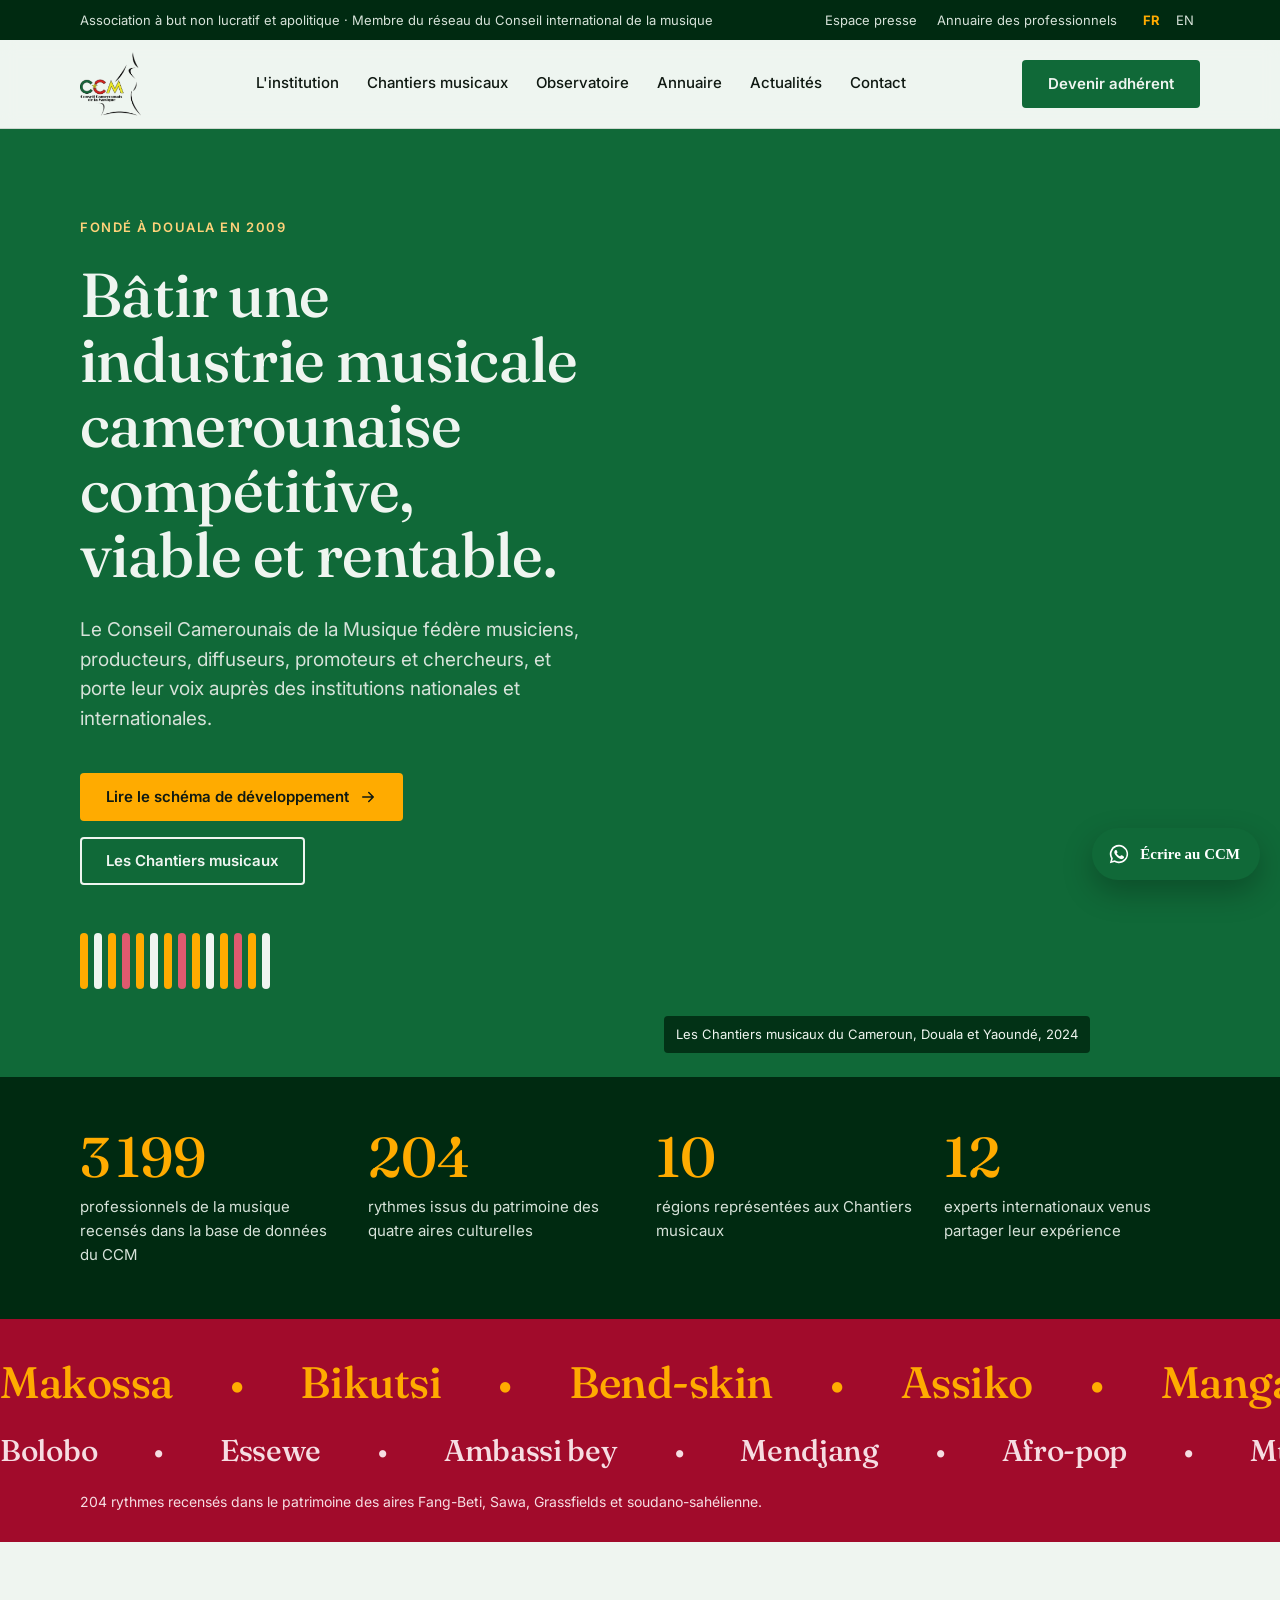
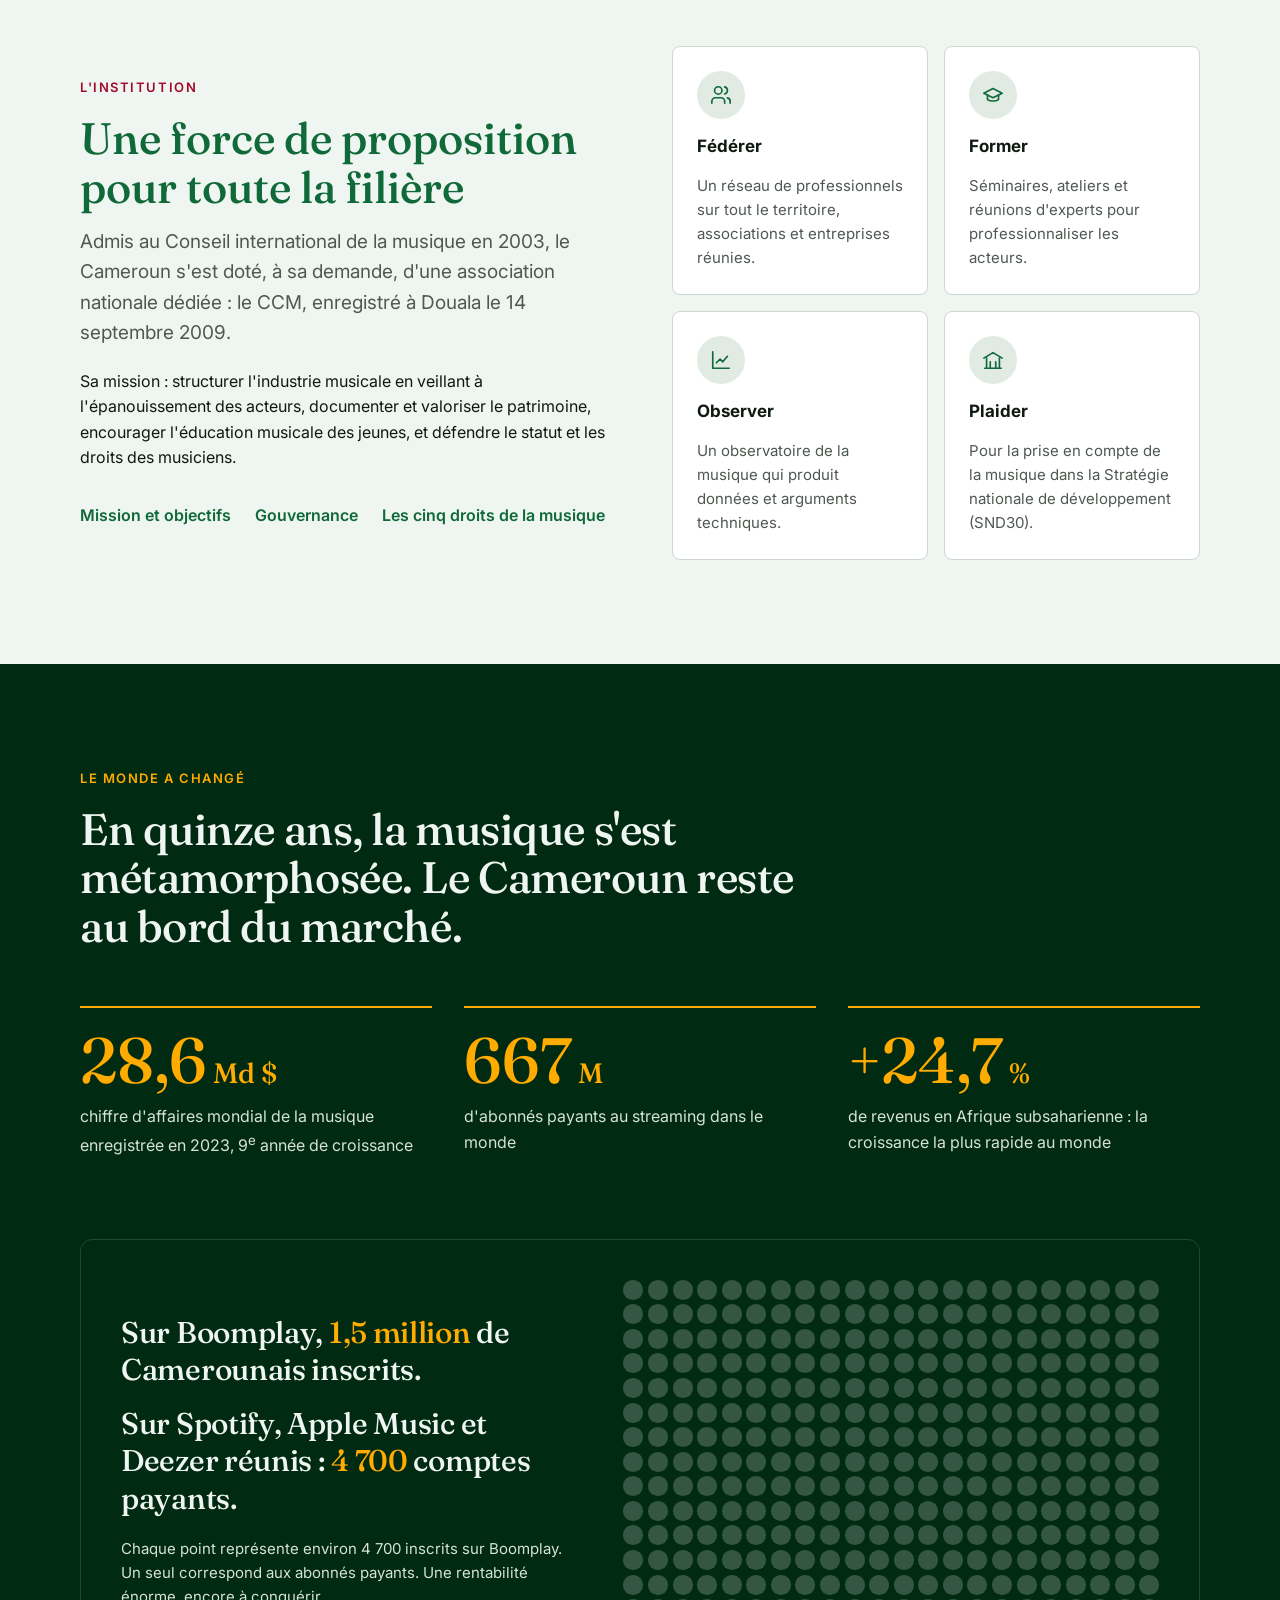
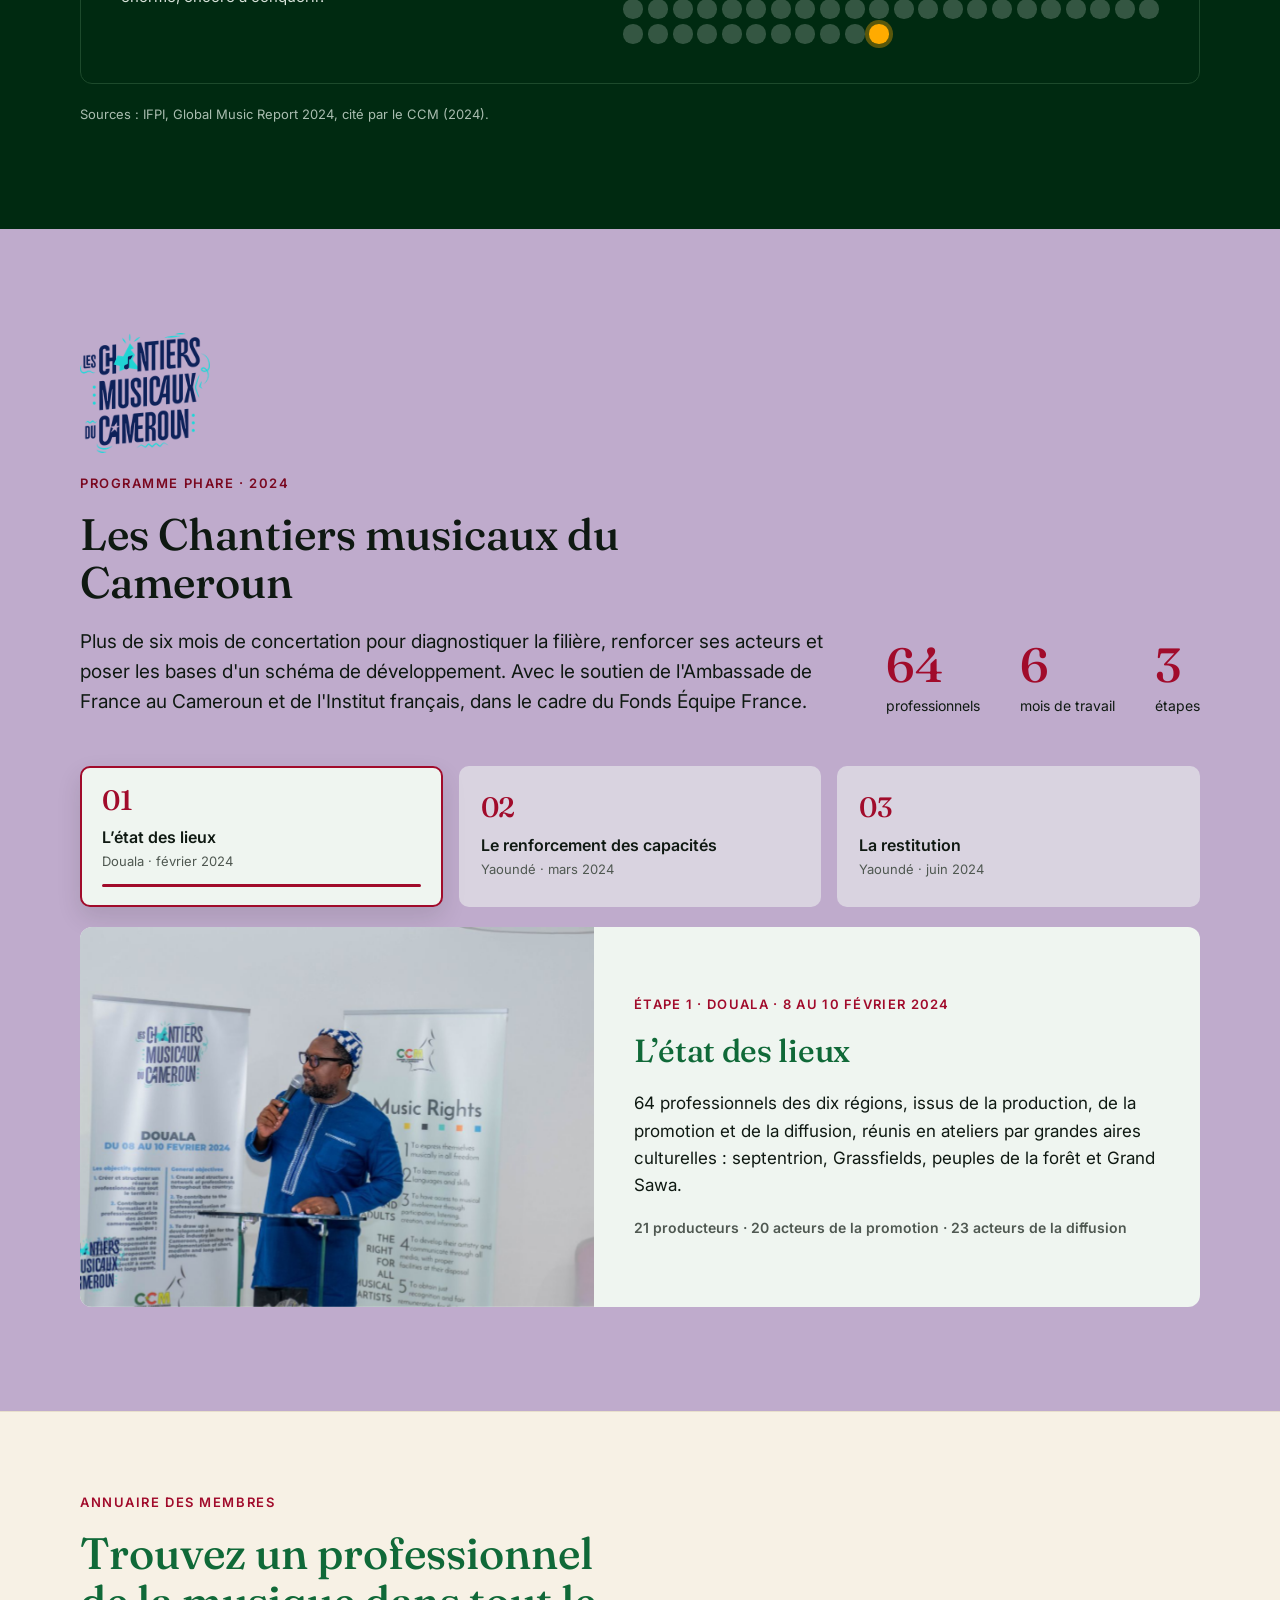
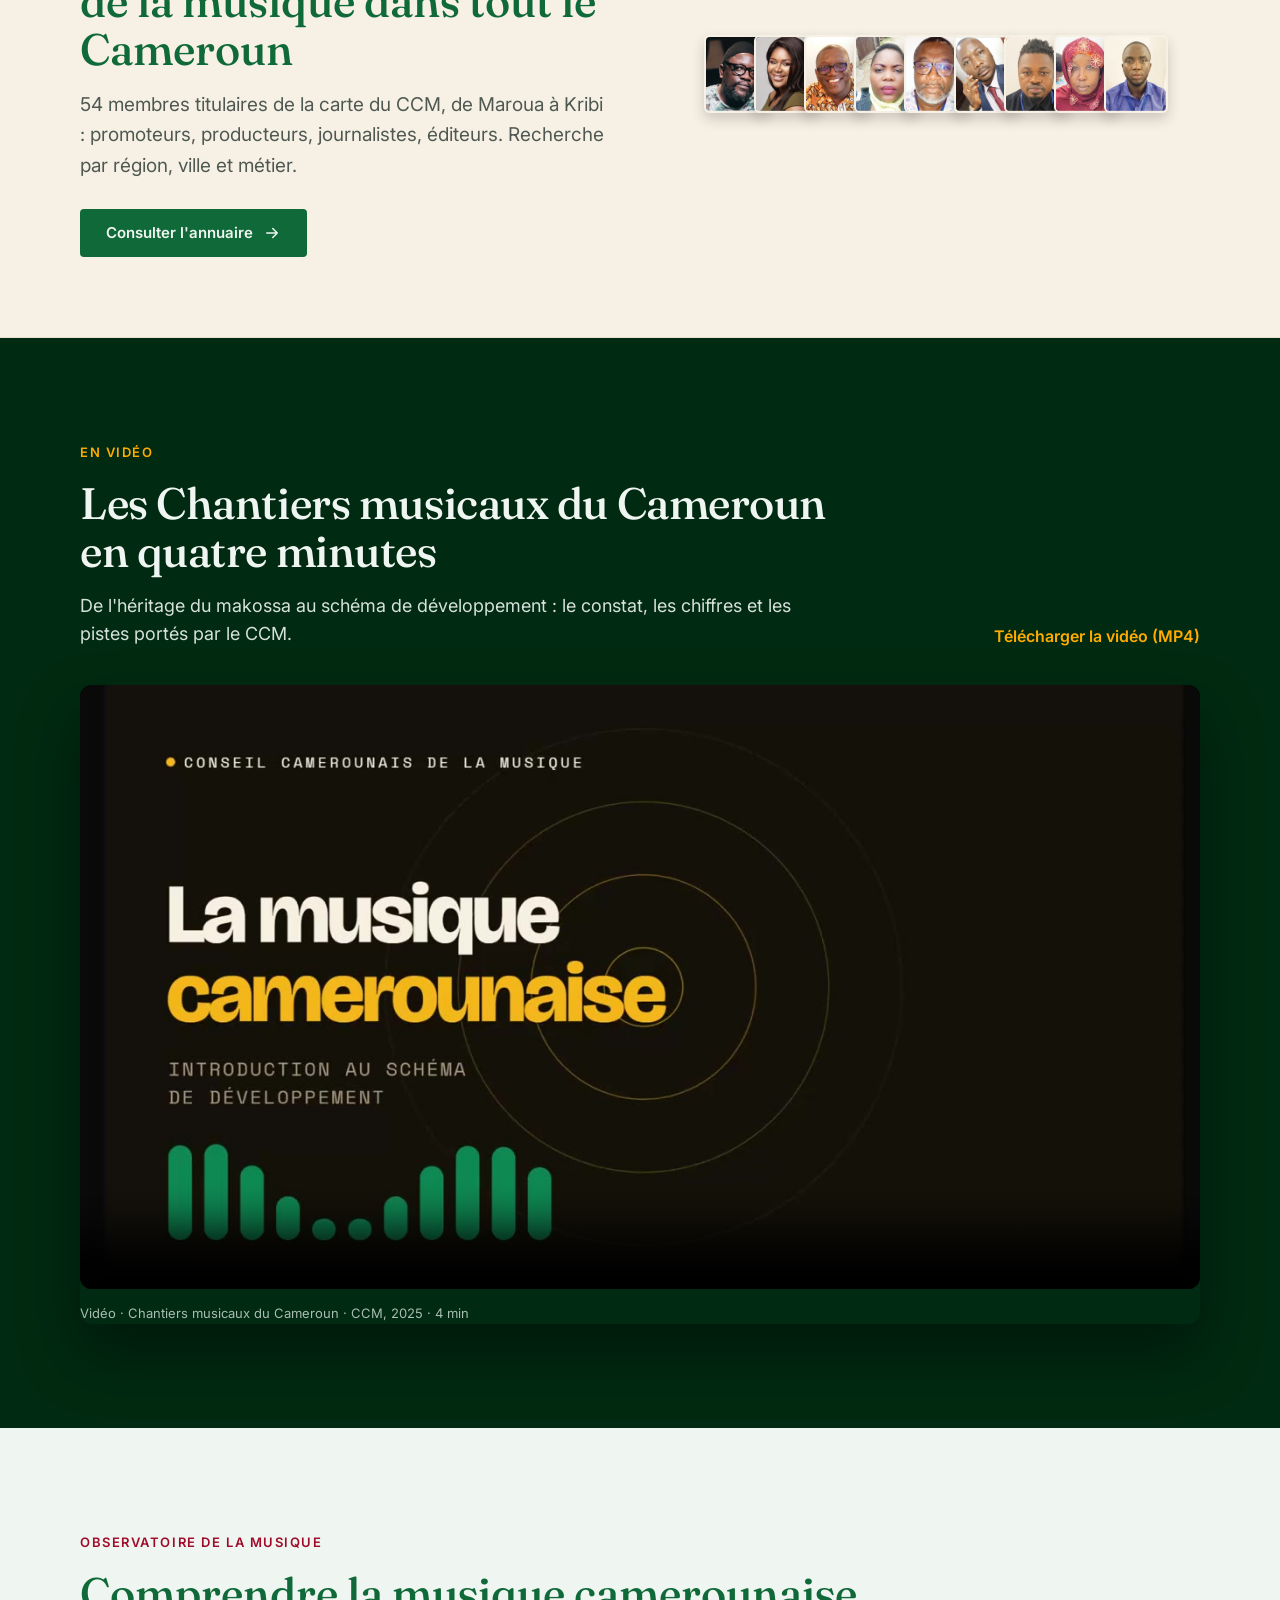
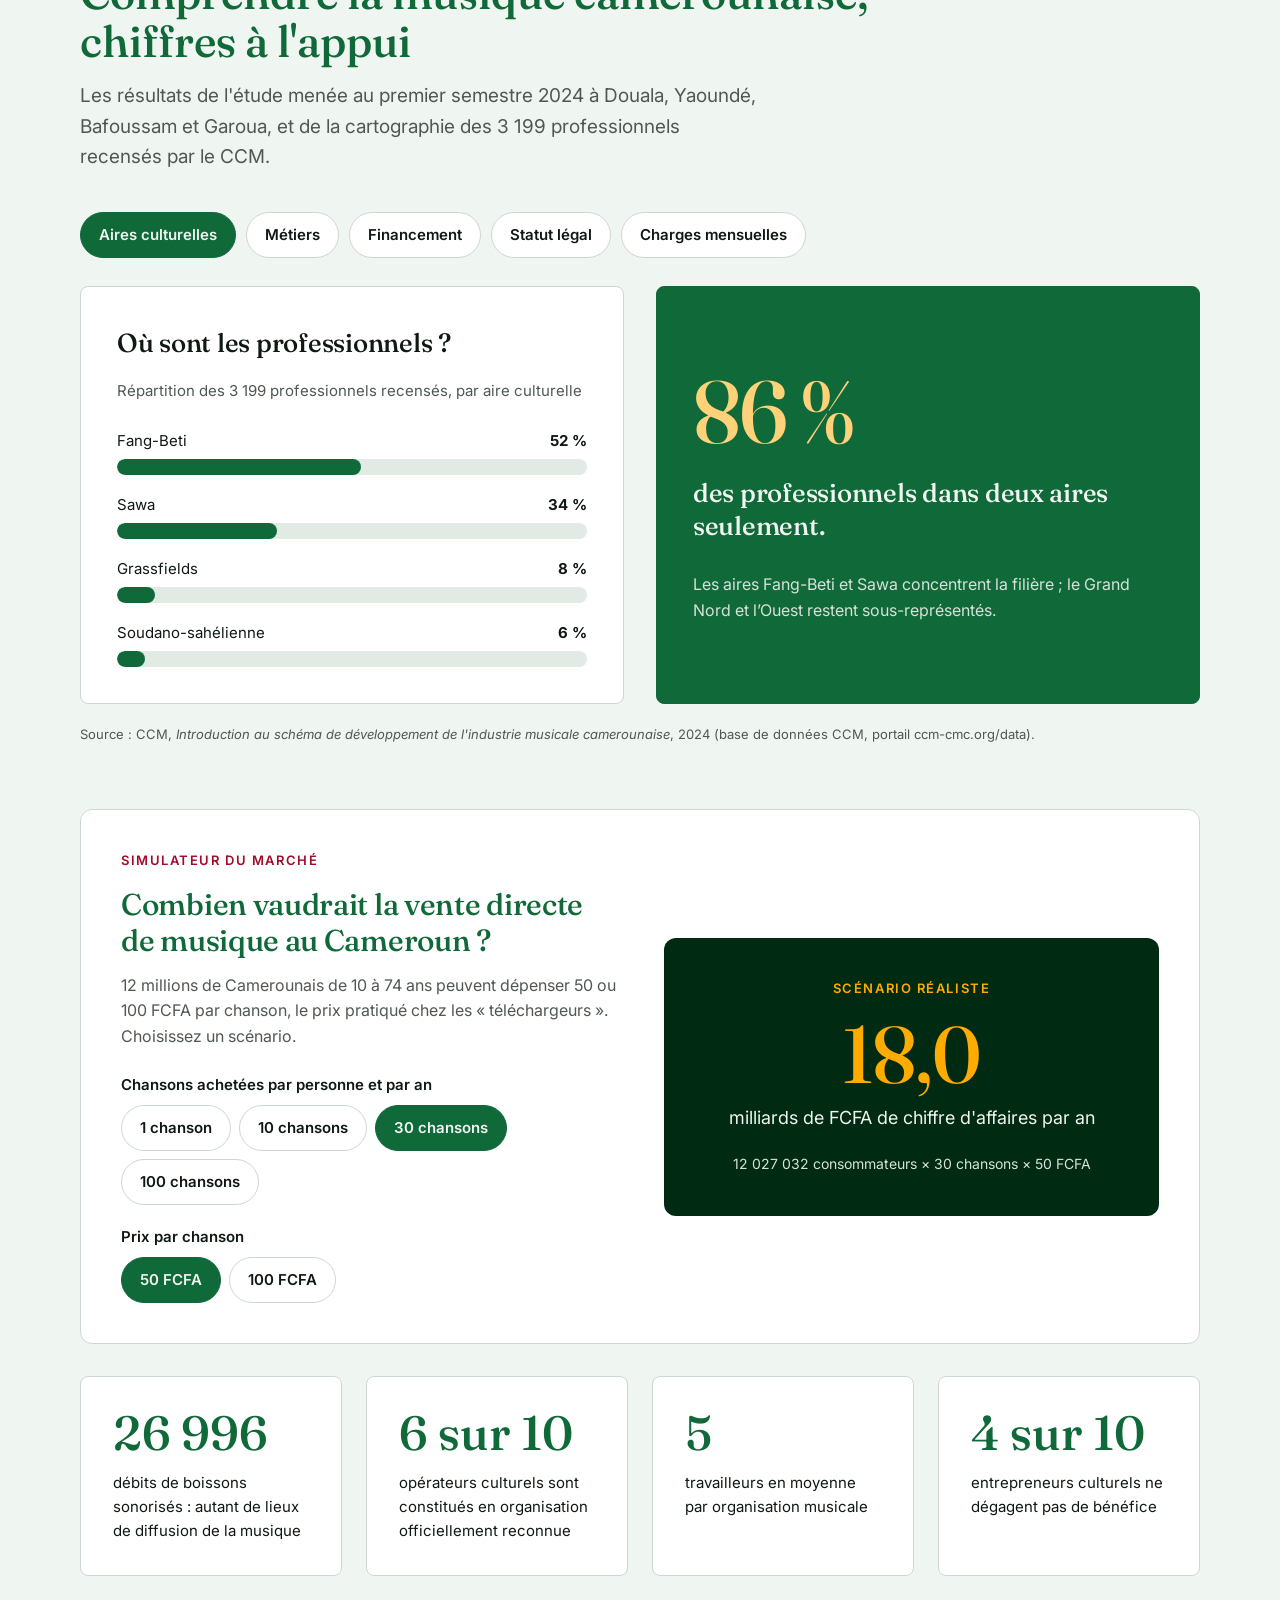
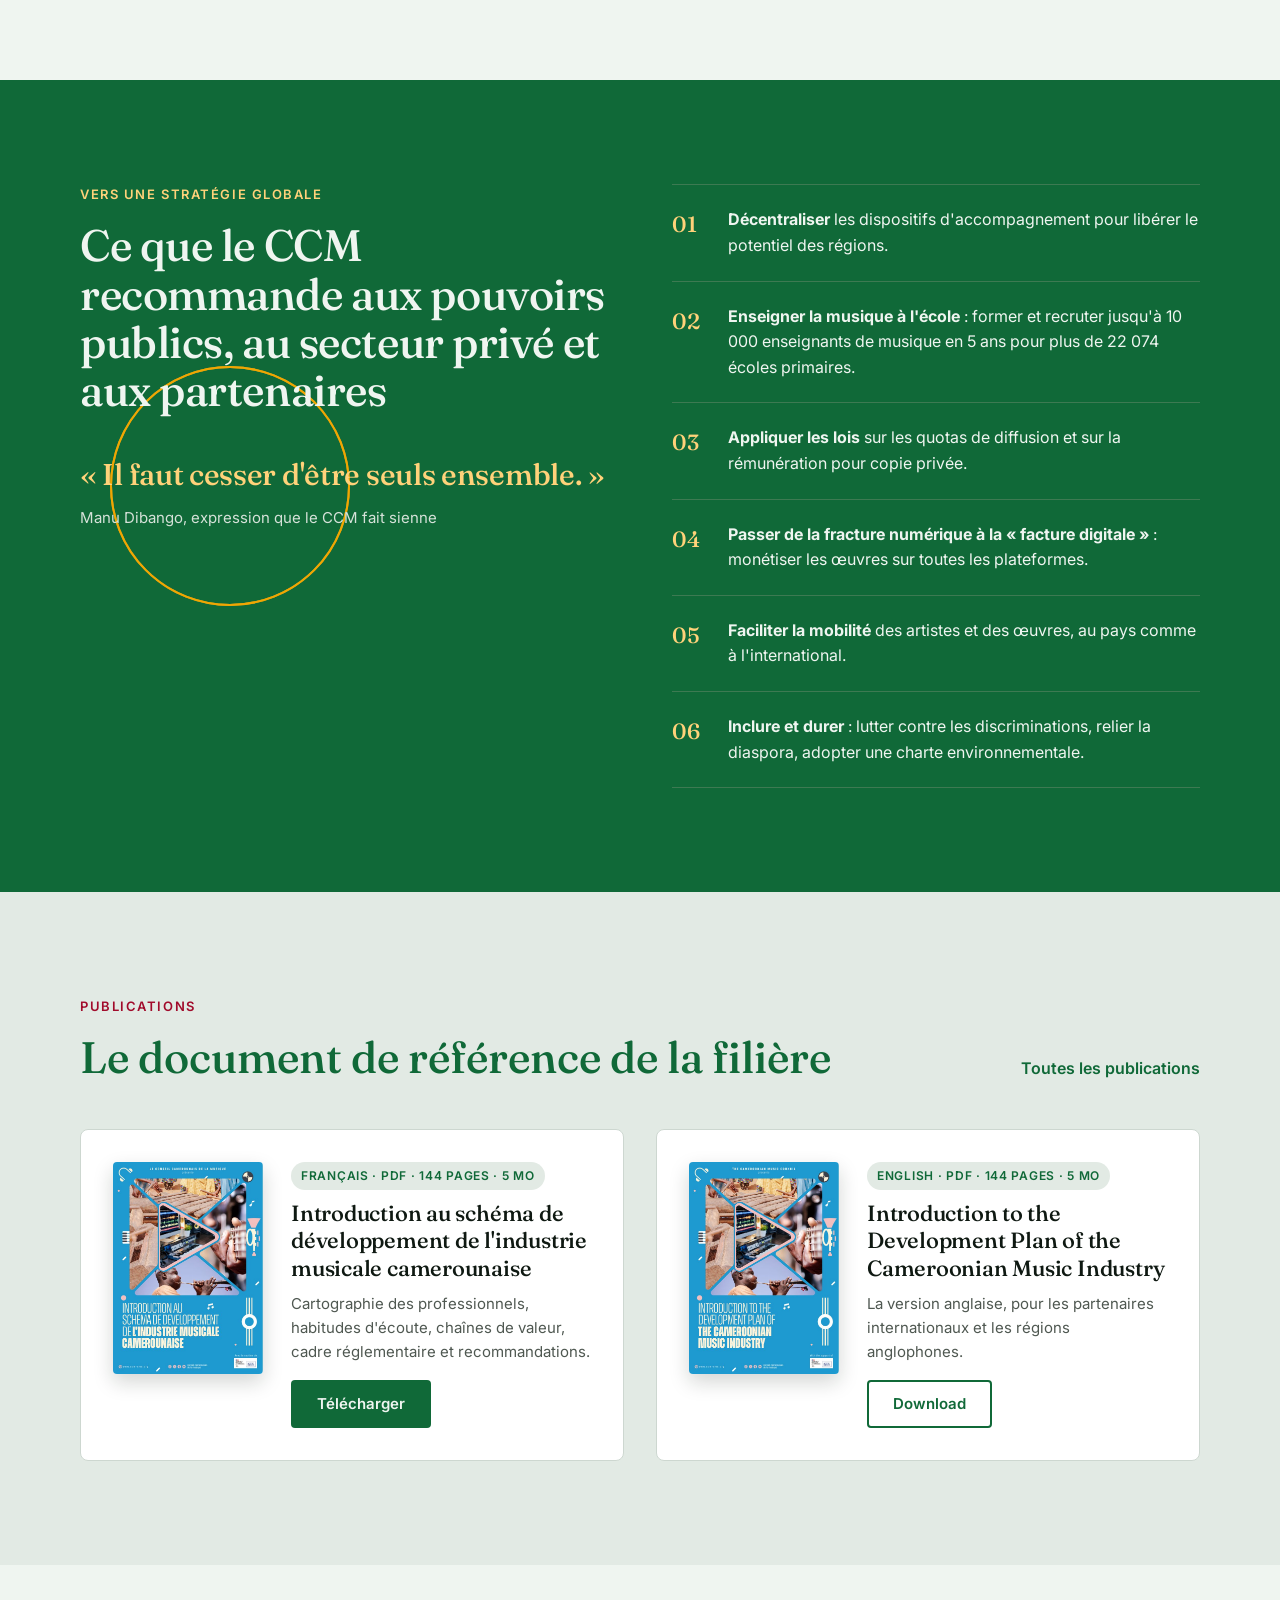
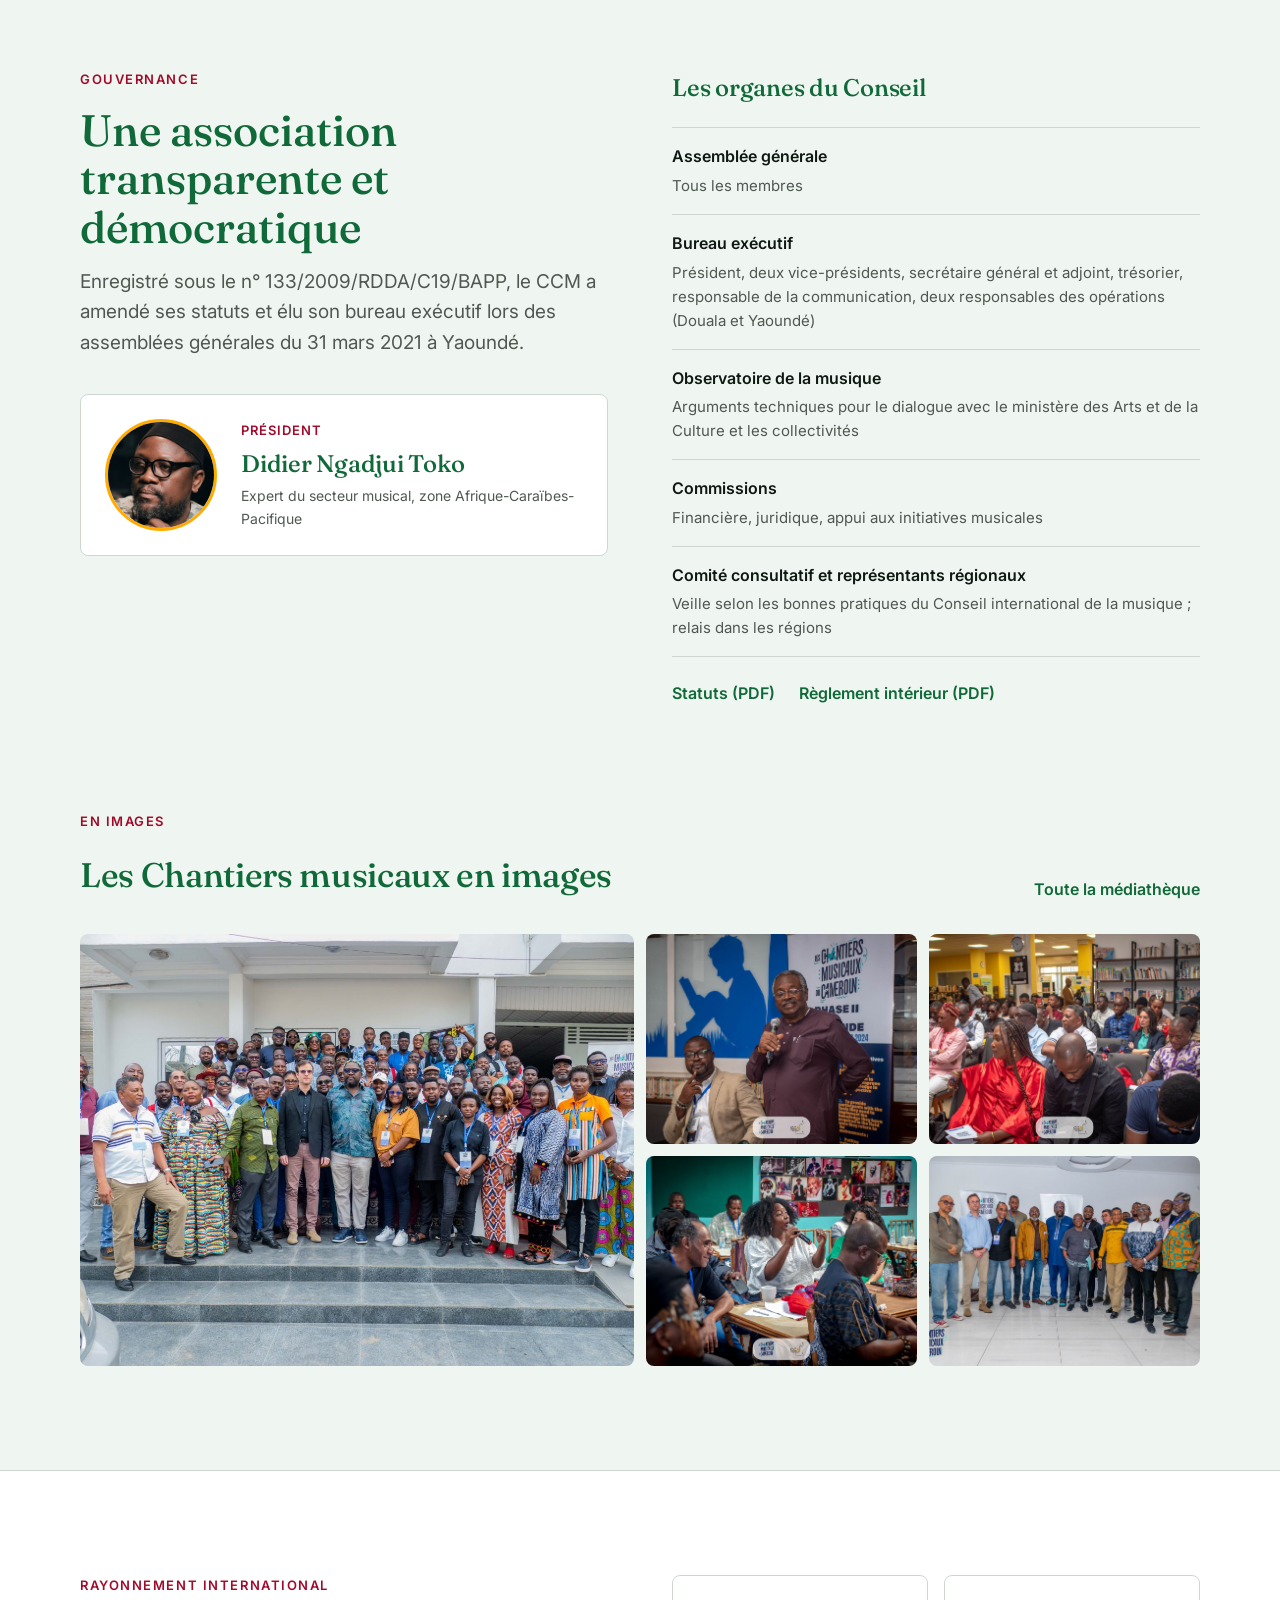
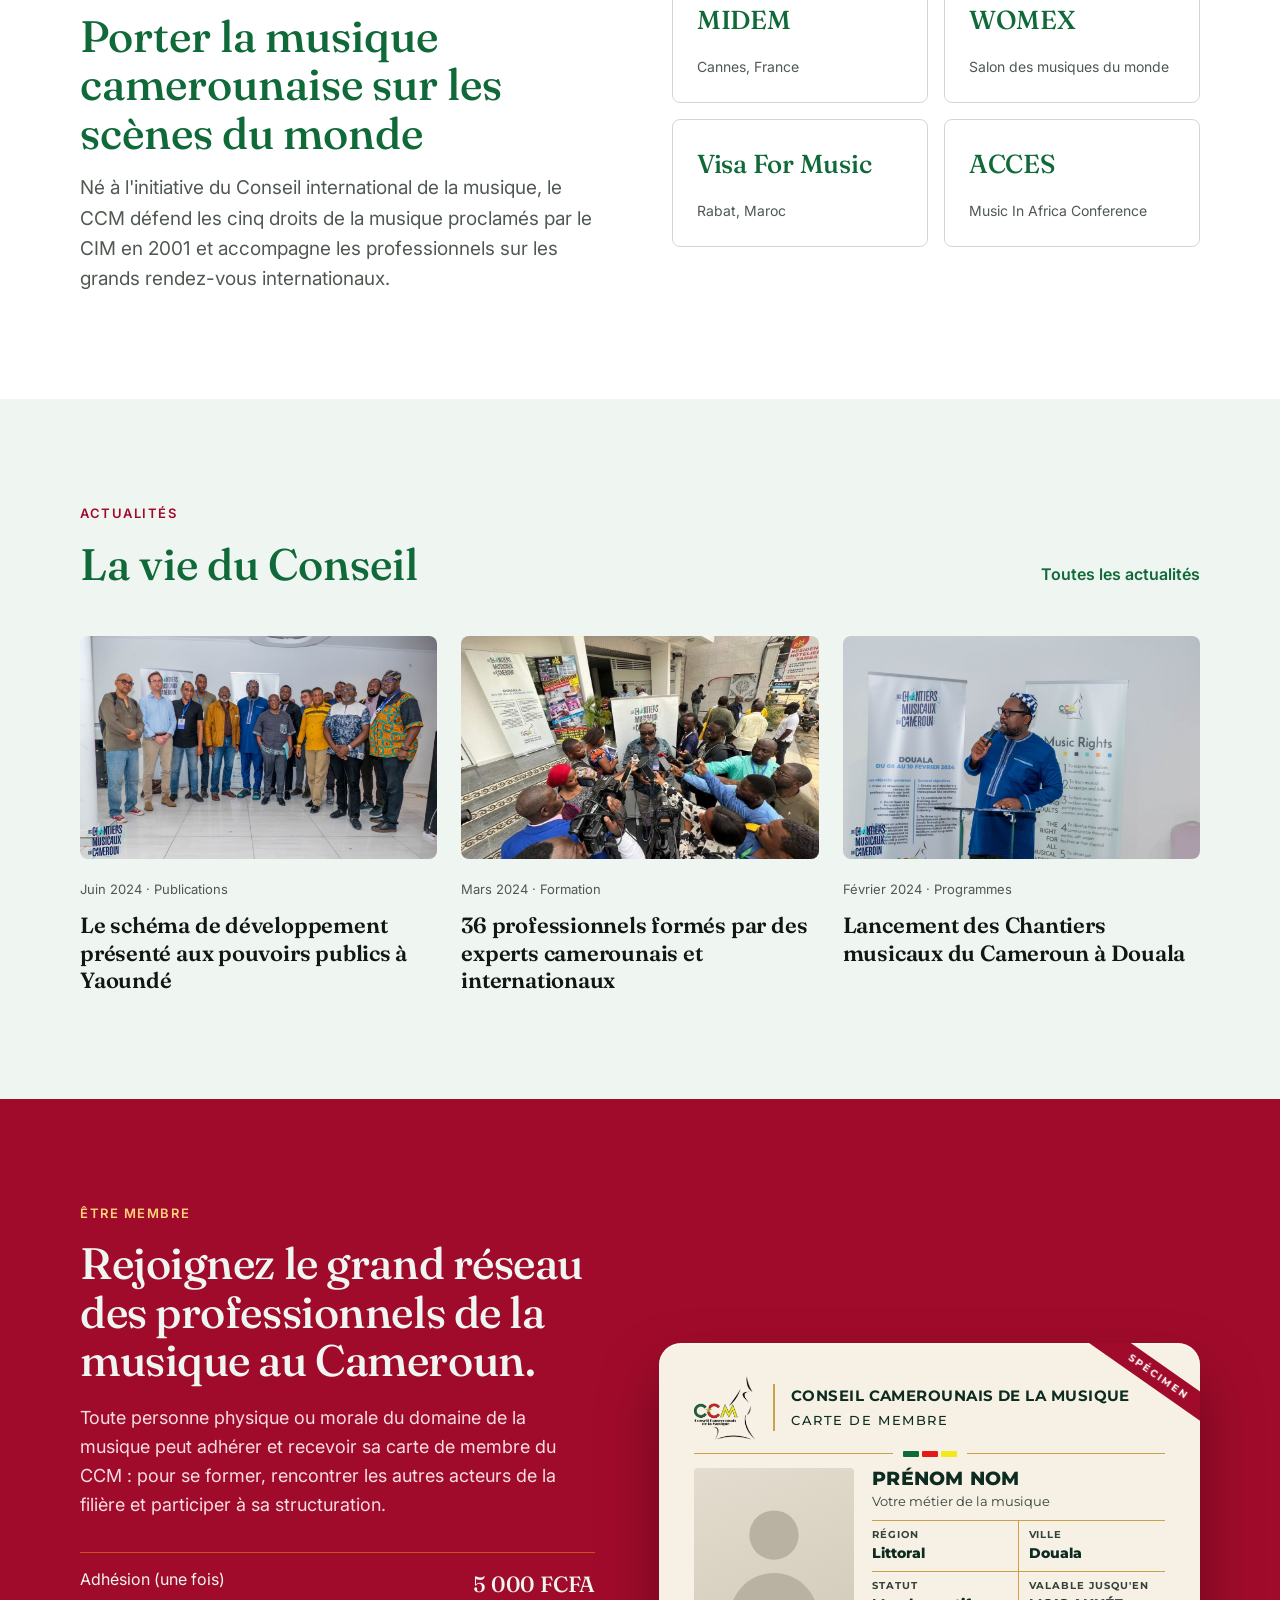
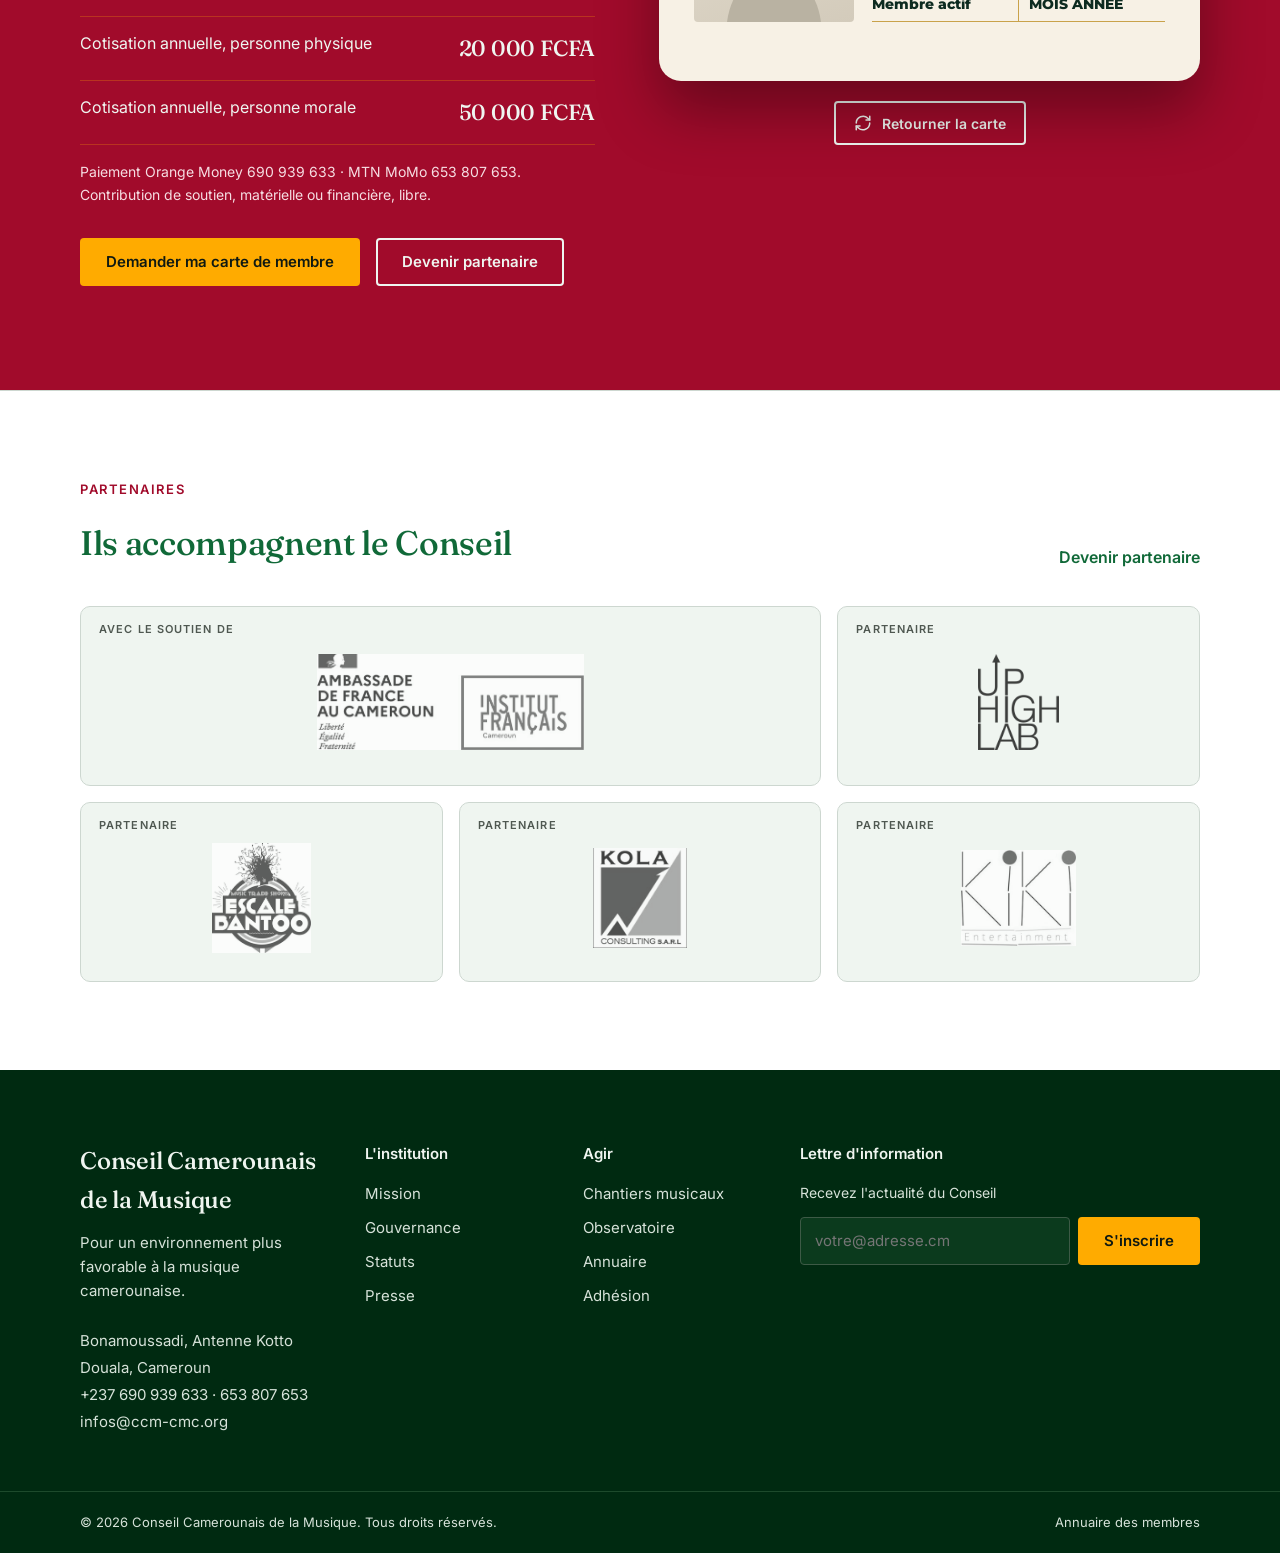
==== commit dc65f191: "Version anglaise des pages intérieures, numéros de membre retirés - en/institution, en/chantiers, en" ====
--- a/index.html
+++ b/index.html
@@ -228,7 +228,7 @@
 <p class="lead">54 membres titulaires de la carte du CCM, de Maroua à Kribi : promoteurs, producteurs, journalistes, éditeurs. Recherche par région, ville et métier.</p>
 <a class="btn btn-vert" href="annuaire/" style="margin-top: 28px">Consulter l'annuaire<svg aria-hidden="true" width="18" height="18" viewBox="0 0 24 24" fill="none" stroke="currentColor" stroke-width="2" stroke-linecap="round" stroke-linejoin="round"><path d="M5 12h14M13 6l6 6-6 6"></path></svg></a>
 </div>
-<div class="rv" aria-hidden="true" style="display: flex; flex-wrap: wrap; padding-left: 14px; justify-content: center"><img src="assets/membres/000001.jpg" alt="" loading="lazy" width="64" height="78" style="width: 64px; height: 78px; object-fit: cover; border-radius: 6px; border: 2px solid #f7f1e5; margin-left: -14px; box-shadow: 0 6px 14px rgba(0,0,0,.18)"><img src="assets/membres/000002.jpg" alt="" loading="lazy" width="64" height="78" style="width: 64px; height: 78px; object-fit: cover; border-radius: 6px; border: 2px solid #f7f1e5; margin-left: -14px; box-shadow: 0 6px 14px rgba(0,0,0,.18)"><img src="assets/membres/000003.jpg" alt="" loading="lazy" width="64" height="78" style="width: 64px; height: 78px; object-fit: cover; border-radius: 6px; border: 2px solid #f7f1e5; margin-left: -14px; box-shadow: 0 6px 14px rgba(0,0,0,.18)"><img src="assets/membres/000004.jpg" alt="" loading="lazy" width="64" height="78" style="width: 64px; height: 78px; object-fit: cover; border-radius: 6px; border: 2px solid #f7f1e5; margin-left: -14px; box-shadow: 0 6px 14px rgba(0,0,0,.18)"><img src="assets/membres/000005.jpg" alt="" loading="lazy" width="64" height="78" style="width: 64px; height: 78px; object-fit: cover; border-radius: 6px; border: 2px solid #f7f1e5; margin-left: -14px; box-shadow: 0 6px 14px rgba(0,0,0,.18)"><img src="assets/membres/000009.jpg" alt="" loading="lazy" width="64" height="78" style="width: 64px; height: 78px; object-fit: cover; border-radius: 6px; border: 2px solid #f7f1e5; margin-left: -14px; box-shadow: 0 6px 14px rgba(0,0,0,.18)"><img src="assets/membres/000010.jpg" alt="" loading="lazy" width="64" height="78" style="width: 64px; height: 78px; object-fit: cover; border-radius: 6px; border: 2px solid #f7f1e5; margin-left: -14px; box-shadow: 0 6px 14px rgba(0,0,0,.18)"><img src="assets/membres/000011.jpg" alt="" loading="lazy" width="64" height="78" style="width: 64px; height: 78px; object-fit: cover; border-radius: 6px; border: 2px solid #f7f1e5; margin-left: -14px; box-shadow: 0 6px 14px rgba(0,0,0,.18)"><img src="assets/membres/000012.jpg" alt="" loading="lazy" width="64" height="78" style="width: 64px; height: 78px; object-fit: cover; border-radius: 6px; border: 2px solid #f7f1e5; margin-left: -14px; box-shadow: 0 6px 14px rgba(0,0,0,.18)"></div>
+<div class="rv" aria-hidden="true" style="display: flex; flex-wrap: wrap; padding-left: 14px; justify-content: center"><img src="assets/membres/ngadjui-toko-dieudonne.jpg" alt="" loading="lazy" width="64" height="78" style="width: 64px; height: 78px; object-fit: cover; border-radius: 6px; border: 2px solid #f7f1e5; margin-left: -14px; box-shadow: 0 6px 14px rgba(0,0,0,.18)"><img src="assets/membres/ndumbe-eva-robertyne-sobil.jpg" alt="" loading="lazy" width="64" height="78" style="width: 64px; height: 78px; object-fit: cover; border-radius: 6px; border: 2px solid #f7f1e5; margin-left: -14px; box-shadow: 0 6px 14px rgba(0,0,0,.18)"><img src="assets/membres/elame-moukoko-christian-thomas.jpg" alt="" loading="lazy" width="64" height="78" style="width: 64px; height: 78px; object-fit: cover; border-radius: 6px; border: 2px solid #f7f1e5; margin-left: -14px; box-shadow: 0 6px 14px rgba(0,0,0,.18)"><img src="assets/membres/leuwe-ngueyep-carole.jpg" alt="" loading="lazy" width="64" height="78" style="width: 64px; height: 78px; object-fit: cover; border-radius: 6px; border: 2px solid #f7f1e5; margin-left: -14px; box-shadow: 0 6px 14px rgba(0,0,0,.18)"><img src="assets/membres/essack-philippe.jpg" alt="" loading="lazy" width="64" height="78" style="width: 64px; height: 78px; object-fit: cover; border-radius: 6px; border: 2px solid #f7f1e5; margin-left: -14px; box-shadow: 0 6px 14px rgba(0,0,0,.18)"><img src="assets/membres/mai-ngidjol-salomon-olivier.jpg" alt="" loading="lazy" width="64" height="78" style="width: 64px; height: 78px; object-fit: cover; border-radius: 6px; border: 2px solid #f7f1e5; margin-left: -14px; box-shadow: 0 6px 14px rgba(0,0,0,.18)"><img src="assets/membres/kenmegni-alphonse-joel.jpg" alt="" loading="lazy" width="64" height="78" style="width: 64px; height: 78px; object-fit: cover; border-radius: 6px; border: 2px solid #f7f1e5; margin-left: -14px; box-shadow: 0 6px 14px rgba(0,0,0,.18)"><img src="assets/membres/amina-djibrilla.jpg" alt="" loading="lazy" width="64" height="78" style="width: 64px; height: 78px; object-fit: cover; border-radius: 6px; border: 2px solid #f7f1e5; margin-left: -14px; box-shadow: 0 6px 14px rgba(0,0,0,.18)"><img src="assets/membres/asem-ashu-joel.jpg" alt="" loading="lazy" width="64" height="78" style="width: 64px; height: 78px; object-fit: cover; border-radius: 6px; border: 2px solid #f7f1e5; margin-left: -14px; box-shadow: 0 6px 14px rgba(0,0,0,.18)"></div>
 </div>
 </section>
 
@@ -515,7 +515,7 @@
 <div class="carte-champs">
 <div><span>Région</span><strong>Littoral</strong></div>
 <div><span>Ville</span><strong>Douala</strong></div>
-<div><span>N° de membre</span><strong>000000</strong></div>
+<div><span>Statut</span><strong>Membre actif</strong></div>
 <div><span>Valable jusqu'en</span><strong>MOIS ANNÉE</strong></div>
 </div>
 </div>
